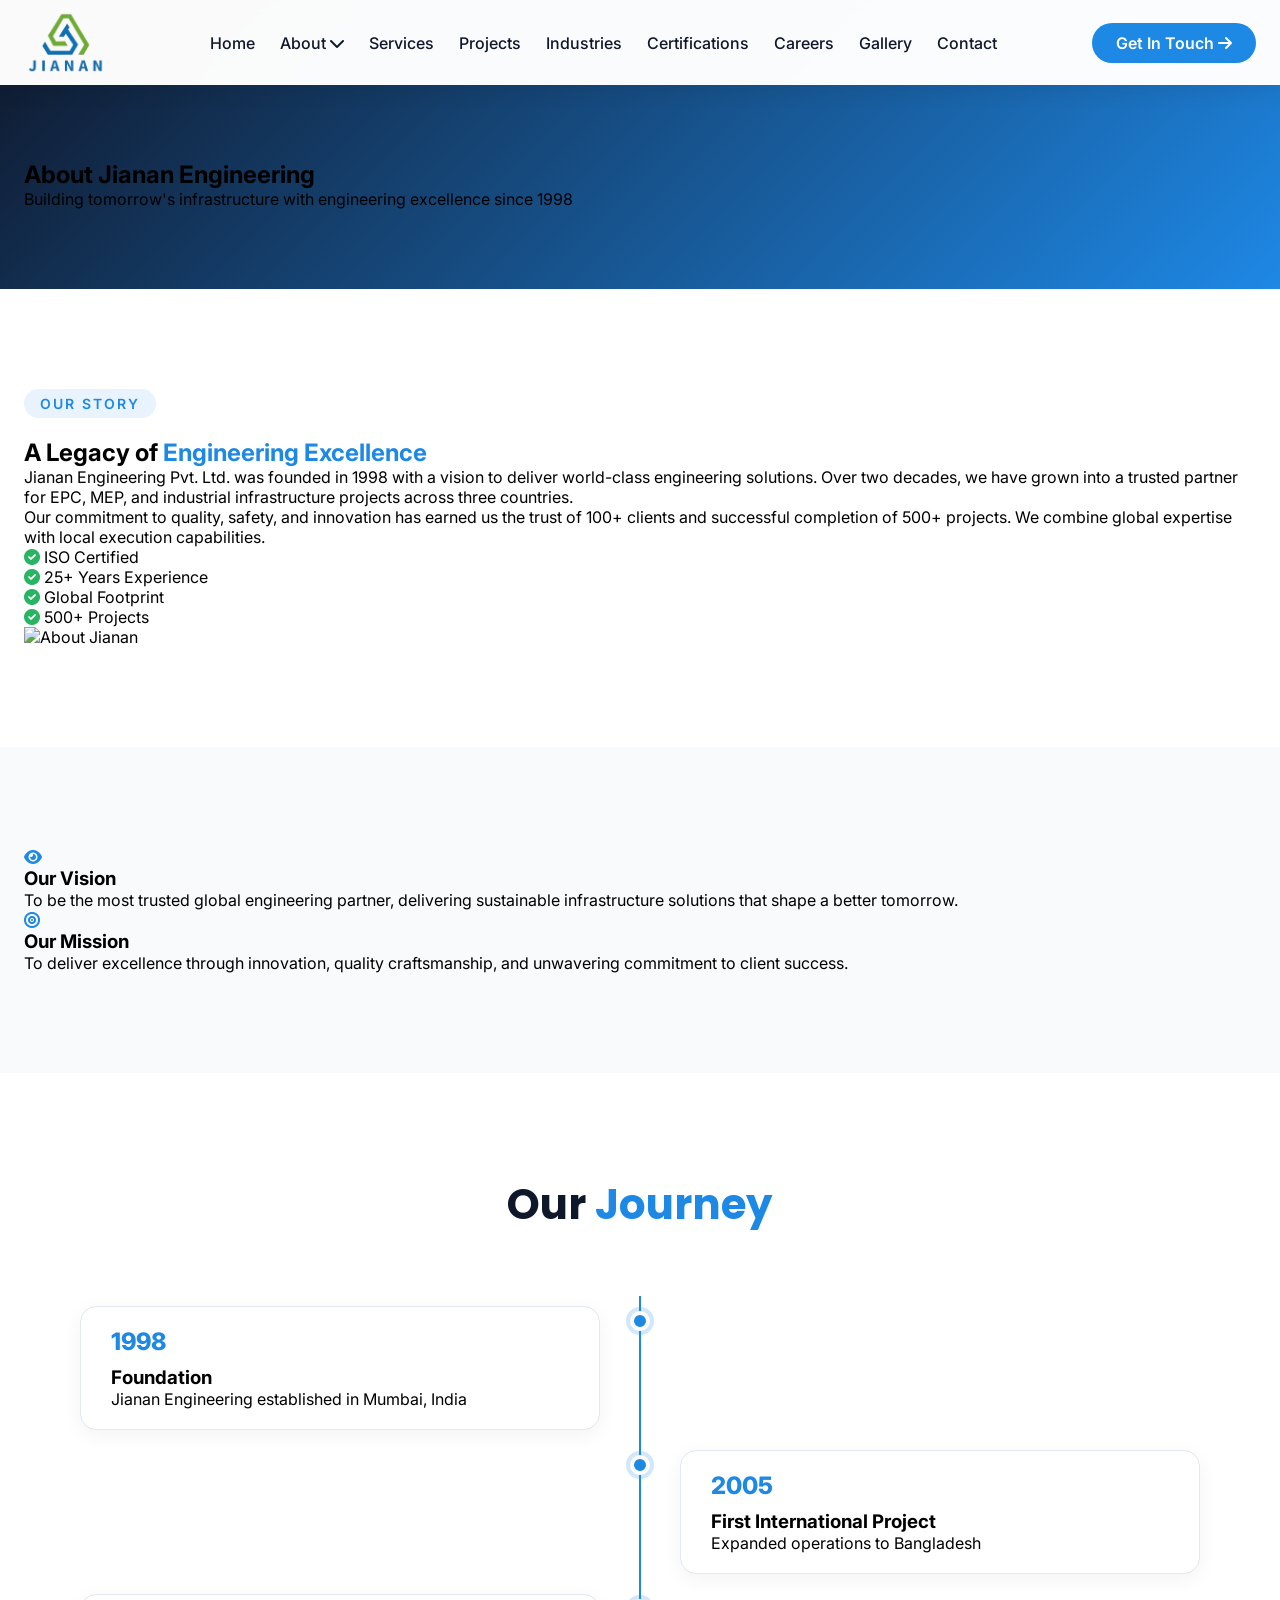
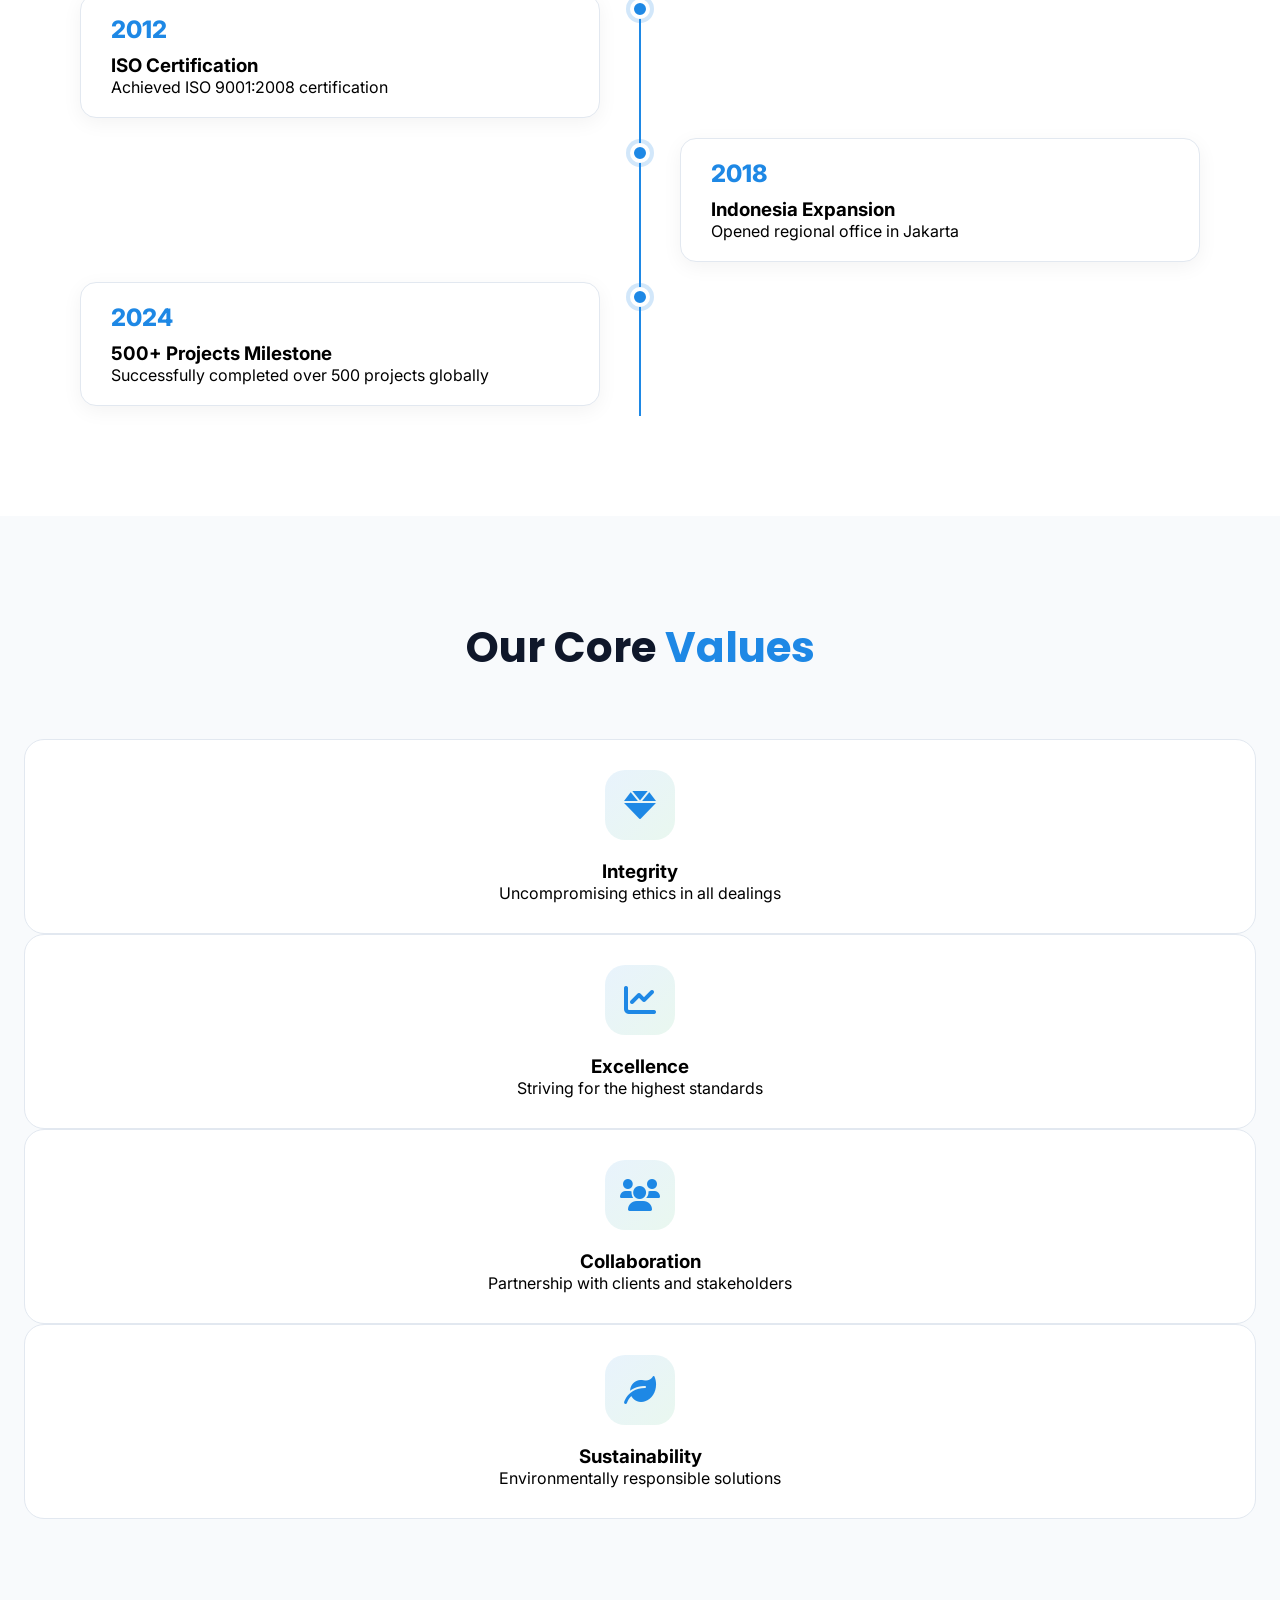
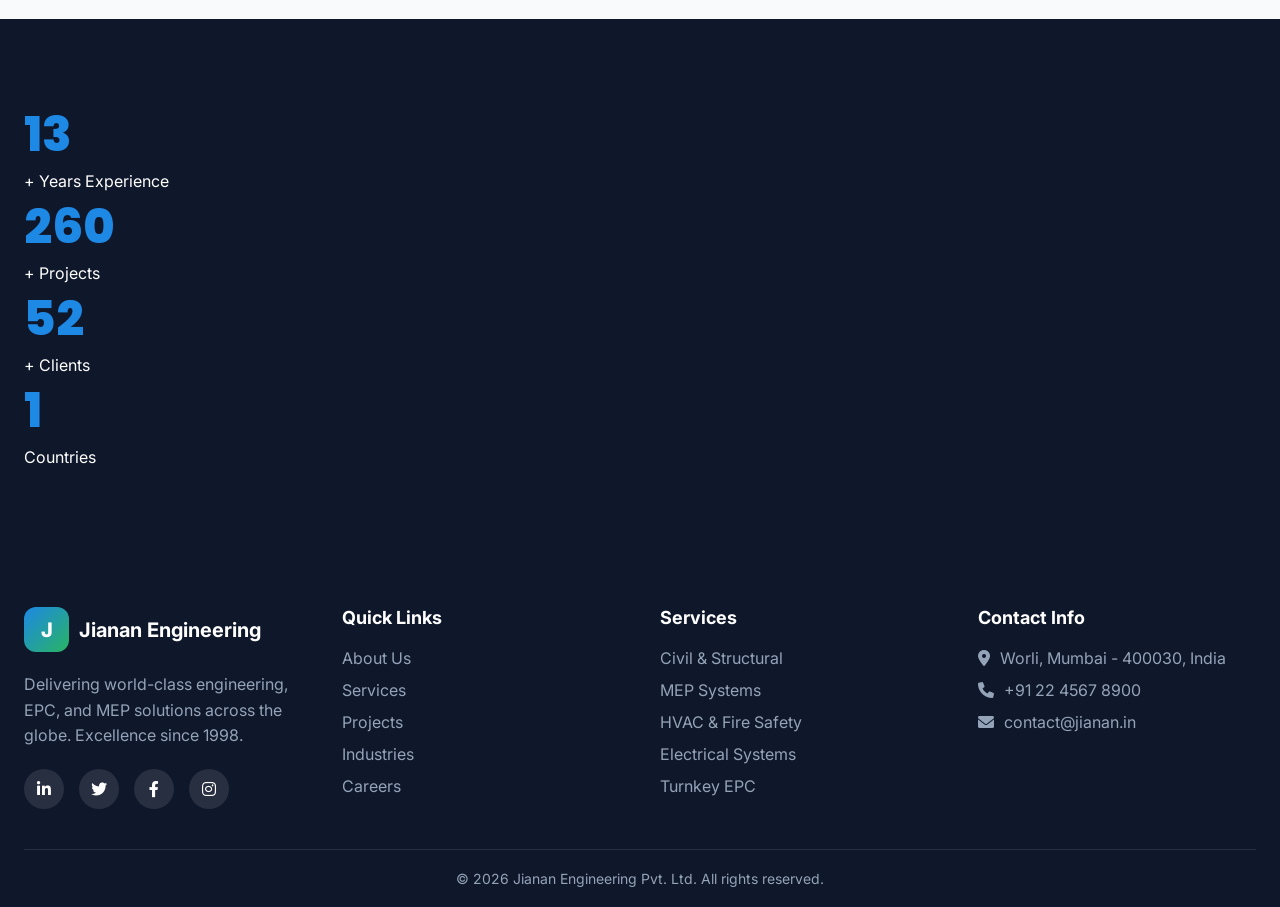
==== about.html @ 361af946 "Updated" ====
<!DOCTYPE html>
<html lang="en">
<head>
  <meta charset="UTF-8">
  <meta name="viewport" content="width=device-width, initial-scale=1.0, viewport-fit=cover">
  <title>About Us - Jianan Engineering | Engineering Excellence Since 1998</title>
  <meta name="description" content="Learn about Jianan Engineering's 25+ years of excellence in EPC, MEP, and industrial infrastructure projects across India, Indonesia, and Bangladesh.">
  
  <!-- Tailwind CSS CDN -->
  <script src="https://cdn.tailwindcss.com"></script>
  
  <!-- Centralized Theme Configuration -->
  <script>
    tailwind.config = {
      theme: {
        extend: {
          colors: {
            primary: {
              DEFAULT: "#1E88E5",
              light: "#4AA3E9",
              dark: "#0F5B99"
            },
            secondary: {
              DEFAULT: "#28B463",
              light: "#4CC97E",
              dark: "#1E7A43"
            },
            dark: "#0F172A",
            light: "#F8FAFC",
            text: "#475569",
            border: "#E2E8F0"
          },
          fontFamily: {
            heading: ['Poppins', 'sans-serif'],
            body: ['Inter', 'sans-serif']
          }
        }
      }
    }
  </script>
  
  <!-- Google Fonts -->
  <link href="https://fonts.googleapis.com/css2?family=Inter:opsz,wght@14..32,300;400;500;600;700;800&family=Poppins:wght@400;500;600;700;800&display=swap" rel="stylesheet">
  <link rel="stylesheet" href="https://cdnjs.cloudflare.com/ajax/libs/font-awesome/6.0.0-beta3/css/all.min.css">
  
  <style>
    /* ========================================
       GLOBAL STYLES - Shared across all pages
       ======================================== */
    
    * {
      margin: 0;
      padding: 0;
      box-sizing: border-box;
    }
    
    body {
      overflow-x: hidden;
      font-family: 'Inter', sans-serif;
      background-color: #ffffff;
    }
    
    /* Loader Styles */
    .loader {
      position: fixed;
      top: 0;
      left: 0;
      width: 100%;
      height: 100%;
      background: #0F172A;
      z-index: 10000;
      display: flex;
      align-items: center;
      justify-content: center;
      transition: opacity 0.8s ease-out;
    }
    
    .loader-content {
      text-align: center;
    }
    
    .loader-logo {
      width: 80px;
      height: 80px;
      background: linear-gradient(135deg, #1E88E5, #28B463);
      border-radius: 20px;
      margin: 0 auto 20px;
      display: flex;
      align-items: center;
      justify-content: center;
      font-size: 40px;
      font-weight: 800;
      color: white;
      animation: pulse 1.5s infinite;
    }
    
    .loader-text {
      color: white;
      font-size: 14px;
      letter-spacing: 4px;
      font-weight: 500;
      margin-bottom: 20px;
    }
    
    .loader-bar {
      width: 200px;
      height: 2px;
      background: rgba(255,255,255,0.2);
      margin: 0 auto;
      position: relative;
      overflow: hidden;
    }
    
    .loader-bar::after {
      content: '';
      position: absolute;
      top: 0;
      left: -100%;
      width: 100%;
      height: 100%;
      background: linear-gradient(90deg, #1E88E5, #28B463);
      animation: loading 1.5s infinite;
    }
    
    @keyframes loading {
      100% { left: 100%; }
    }
    
    @keyframes pulse {
      0%, 100% { transform: scale(1); opacity: 1; }
      50% { transform: scale(1.05); opacity: 0.9; }
    }
    
    /* Scroll Progress */
    .scroll-progress {
      position: fixed;
      top: 0;
      left: 0;
      width: 0%;
      height: 3px;
      background: linear-gradient(90deg, #1E88E5, #28B463);
      z-index: 10001;
      transition: width 0.1s ease-out;
    }
    
    /* Back to Top Button */
    .back-to-top {
      position: fixed;
      bottom: 30px;
      right: 30px;
      width: 50px;
      height: 50px;
      /* background: #1E88E5;
      border-radius: 50%; */
      display: flex;
      align-items: center;
      justify-content: center;
      color: white;
      cursor: pointer;
      z-index: 99;
      opacity: 0;
      visibility: hidden;
      transition: all 0.3s ease;
      box-shadow: 0 5px 20px rgba(0,0,0,0.2);
    }
    
    .back-to-top {
    background: transparent !important;
    box-shadow: none;
    padding: 0;
}

    .back-to-top.show {
      opacity: 1;
      visibility: visible;
    }
    
    .back-to-top:hover {
      background: #28B463;
      transform: translateY(-5px);
    }
    
    /* Container */
    .container {
      max-width: 1280px;
      margin: 0 auto;
      padding: 0 24px;
    }
    
    /* Section Styles */
    .section {
      padding: 100px 0;
    }
    
    @media (max-width: 768px) {
      .section {
        padding: 60px 0;
      }
    }
    
    .section-header {
      text-align: center;
      margin-bottom: 60px;
    }
    
    .section-tag {
      display: inline-block;
      font-size: 14px;
      font-weight: 600;
      text-transform: uppercase;
      letter-spacing: 2px;
      color: #1E88E5;
      background: rgba(30, 136, 229, 0.1);
      padding: 6px 16px;
      border-radius: 50px;
      margin-bottom: 20px;
    }
    
    .section-title {
      font-size: 42px;
      font-weight: 700;
      font-family: 'Poppins', sans-serif;
      color: #0F172A;
      margin-bottom: 16px;
    }
    
    @media (max-width: 768px) {
      .section-title {
        font-size: 32px;
      }
    }
    
    .section-subtitle {
      font-size: 18px;
      color: #475569;
      max-width: 600px;
      margin: 0 auto;
    }
    
    /* Button Styles */
    .btn-primary {
      display: inline-flex;
      align-items: center;
      gap: 10px;
      background: #1E88E5;
      color: white;
      padding: 14px 32px;
      border-radius: 50px;
      font-weight: 600;
      text-decoration: none;
      transition: all 0.3s ease;
      box-shadow: 0 5px 15px rgba(30, 136, 229, 0.3);
    }
    
    .btn-primary:hover {
      background: #0F5B99;
      transform: translateY(-2px);
    }
    
    /* Timeline Styles */
    .timeline {
      position: relative;
      max-width: 1200px;
      margin: 0 auto;
    }
    
    .timeline::after {
      content: '';
      position: absolute;
      width: 2px;
      background: #1E88E5;
      top: 0;
      bottom: 0;
      left: 50%;
      margin-left: -1px;
    }
    
    .timeline-item {
      padding: 10px 40px;
      position: relative;
      width: 50%;
    }
    
    .timeline-item.left {
      left: 0;
    }
    
    .timeline-item.right {
      left: 50%;
    }
    
    .timeline-dot {
      position: absolute;
      width: 20px;
      height: 20px;
      right: -10px;
      background: #1E88E5;
      border: 4px solid white;
      border-radius: 50%;
      top: 15px;
      z-index: 1;
      box-shadow: 0 0 0 4px rgba(30,136,229,0.2);
    }
    
    .timeline-item.right .timeline-dot {
      left: -10px;
    }
    
    .timeline-content {
      padding: 20px 30px;
      background: white;
      border-radius: 16px;
      box-shadow: 0 5px 20px rgba(0,0,0,0.05);
      border: 1px solid #E2E8F0;
    }
    
    .timeline-year {
      font-size: 24px;
      font-weight: 800;
      color: #1E88E5;
      margin-bottom: 10px;
    }
    
    @media (max-width: 768px) {
      .timeline::after {
        left: 31px;
      }
      .timeline-item {
        width: 100%;
        padding-left: 70px;
        padding-right: 25px;
      }
      .timeline-item.right {
        left: 0;
      }
      .timeline-dot {
        left: 60px !important;
        right: auto;
      }
    }
    
    /* Value Cards */
    .value-card {
      background: white;
      padding: 30px;
      border-radius: 20px;
      text-align: center;
      transition: all 0.3s;
      border: 1px solid #E2E8F0;
    }
    
    .value-card:hover {
      transform: translateY(-5px);
      box-shadow: 0 20px 40px rgba(0,0,0,0.1);
      border-color: #1E88E5;
    }
    
    .value-icon {
      width: 70px;
      height: 70px;
      background: linear-gradient(135deg, rgba(30,136,229,0.1), rgba(40,180,99,0.1));
      border-radius: 20px;
      display: flex;
      align-items: center;
      justify-content: center;
      margin: 0 auto 20px;
    }
    
    .value-icon i {
      font-size: 32px;
      color: #1E88E5;
    }
    
    /* Counter Numbers */
    .counter-number {
      font-size: 48px;
      font-weight: 800;
      color: #1E88E5;
      font-family: 'Poppins', sans-serif;
    }
    
    .bg-light {
      background: #F8FAFC;
    }
    
    .text-primary {
      color: #1E88E5;
    }
    
    .text-secondary {
      color: #28B463;
    }
  </style>
</head>
<body>

<!-- Loader -->
<div class="loader" id="loader">
  <div class="loader-content">
    <div class="loader-logo">J</div>
    <div class="loader-text">JIANAN ENGINEERING</div>
    <div class="loader-bar"></div>
  </div>
</div>

<!-- Scroll Progress -->
<div class="scroll-progress" id="scrollProgress"></div>

<!-- Back to Top -->
<div id="backToTop" class="back-to-top">
    <img src="assets/images/btt.png"
         alt="Back to Top"
         class="w-16 h-auto animate-bounce">
</div>

<!-- Navbar Container -->
<div id="navbar-container"></div>

<main>
  <!-- Page Hero Section -->
  <section style="background: linear-gradient(135deg, #0F172A, #1E88E5); padding: 160px 0 80px;">
    <div class="container text-center text-white">
      <h1 class="text-5xl md:text-6xl font-heading font-bold mb-4">About Jianan Engineering</h1>
      <p class="text-xl max-w-2xl mx-auto">Building tomorrow's infrastructure with engineering excellence since 1998</p>
    </div>
  </section>

  <!-- Company Overview -->
  <section class="section">
    <div class="container">
      <div class="grid md:grid-cols-2 gap-12 items-center">
        <div>
          <span class="section-tag">Our Story</span>
          <h2 class="text-4xl font-heading font-bold mb-6">A Legacy of <span class="text-primary">Engineering Excellence</span></h2>
          <p class="text-text mb-4 leading-relaxed">Jianan Engineering Pvt. Ltd. was founded in 1998 with a vision to deliver world-class engineering solutions. Over two decades, we have grown into a trusted partner for EPC, MEP, and industrial infrastructure projects across three countries.</p>
          <p class="text-text mb-4 leading-relaxed">Our commitment to quality, safety, and innovation has earned us the trust of 100+ clients and successful completion of 500+ projects. We combine global expertise with local execution capabilities.</p>
          <div class="grid grid-cols-2 gap-4 mt-6">
            <div><i class="fas fa-check-circle text-secondary"></i> ISO Certified</div>
            <div><i class="fas fa-check-circle text-secondary"></i> 25+ Years Experience</div>
            <div><i class="fas fa-check-circle text-secondary"></i> Global Footprint</div>
            <div><i class="fas fa-check-circle text-secondary"></i> 500+ Projects</div>
          </div>
        </div>
        <div>
          <img src="https://images.pexels.com/photos/3183197/pexels-photo-3183197.jpeg?auto=compress&cs=tinysrgb&w=800" alt="About Jianan" class="rounded-2xl shadow-2xl w-full">
        </div>
      </div>
    </div>
  </section>

  <!-- Vision & Mission -->
  <section class="section bg-light">
    <div class="container">
      <div class="grid md:grid-cols-2 gap-8">
        <div class="text-center p-8 bg-white rounded-2xl shadow-lg">
          <div class="w-20 h-20 bg-primary/10 rounded-full flex items-center justify-center mx-auto mb-6">
            <i class="fas fa-eye text-3xl text-primary"></i>
          </div>
          <h3 class="text-2xl font-bold mb-4">Our Vision</h3>
          <p class="text-text">To be the most trusted global engineering partner, delivering sustainable infrastructure solutions that shape a better tomorrow.</p>
        </div>
        <div class="text-center p-8 bg-white rounded-2xl shadow-lg">
          <div class="w-20 h-20 bg-primary/10 rounded-full flex items-center justify-center mx-auto mb-6">
            <i class="fas fa-bullseye text-3xl text-primary"></i>
          </div>
          <h3 class="text-2xl font-bold mb-4">Our Mission</h3>
          <p class="text-text">To deliver excellence through innovation, quality craftsmanship, and unwavering commitment to client success.</p>
        </div>
      </div>
    </div>
  </section>

  <!-- Company Journey Timeline -->
  <section class="section">
    <div class="container">
      <div class="section-header">
        <h2 class="section-title">Our <span class="text-primary">Journey</span></h2>
      </div>
      <div class="timeline">
        <div class="timeline-item left">
          <div class="timeline-dot"></div>
          <div class="timeline-content">
            <div class="timeline-year">1998</div>
            <h3 class="text-xl font-bold">Foundation</h3>
            <p class="text-text">Jianan Engineering established in Mumbai, India</p>
          </div>
        </div>
        <div class="timeline-item right">
          <div class="timeline-dot"></div>
          <div class="timeline-content">
            <div class="timeline-year">2005</div>
            <h3 class="text-xl font-bold">First International Project</h3>
            <p class="text-text">Expanded operations to Bangladesh</p>
          </div>
        </div>
        <div class="timeline-item left">
          <div class="timeline-dot"></div>
          <div class="timeline-content">
            <div class="timeline-year">2012</div>
            <h3 class="text-xl font-bold">ISO Certification</h3>
            <p class="text-text">Achieved ISO 9001:2008 certification</p>
          </div>
        </div>
        <div class="timeline-item right">
          <div class="timeline-dot"></div>
          <div class="timeline-content">
            <div class="timeline-year">2018</div>
            <h3 class="text-xl font-bold">Indonesia Expansion</h3>
            <p class="text-text">Opened regional office in Jakarta</p>
          </div>
        </div>
        <div class="timeline-item left">
          <div class="timeline-dot"></div>
          <div class="timeline-content">
            <div class="timeline-year">2024</div>
            <h3 class="text-xl font-bold">500+ Projects Milestone</h3>
            <p class="text-text">Successfully completed over 500 projects globally</p>
          </div>
        </div>
      </div>
    </div>
  </section>

  <!-- Core Values -->
  <section class="section bg-light">
    <div class="container">
      <div class="section-header">
        <h2 class="section-title">Our Core <span class="text-primary">Values</span></h2>
      </div>
      <div class="grid md:grid-cols-4 gap-6">
        <div class="value-card">
          <div class="value-icon"><i class="fas fa-gem"></i></div>
          <h3 class="font-bold text-xl mb-2">Integrity</h3>
          <p class="text-text">Uncompromising ethics in all dealings</p>
        </div>
        <div class="value-card">
          <div class="value-icon"><i class="fas fa-chart-line"></i></div>
          <h3 class="font-bold text-xl mb-2">Excellence</h3>
          <p class="text-text">Striving for the highest standards</p>
        </div>
        <div class="value-card">
          <div class="value-icon"><i class="fas fa-users"></i></div>
          <h3 class="font-bold text-xl mb-2">Collaboration</h3>
          <p class="text-text">Partnership with clients and stakeholders</p>
        </div>
        <div class="value-card">
          <div class="value-icon"><i class="fas fa-leaf"></i></div>
          <h3 class="font-bold text-xl mb-2">Sustainability</h3>
          <p class="text-text">Environmentally responsible solutions</p>
        </div>
      </div>
    </div>
  </section>

  <!-- Impact Numbers -->
  <section style="background: #0F172A; color: white; padding: 80px 0;">
    <div class="container">
      <div class="grid md:grid-cols-4 gap-8 text-center">
        <div>
          <div class="counter-number" data-target="25">0</div>
          <p class="mt-2">+ Years Experience</p>
        </div>
        <div>
          <div class="counter-number" data-target="500">0</div>
          <p class="mt-2">+ Projects</p>
        </div>
        <div>
          <div class="counter-number" data-target="100">0</div>
          <p class="mt-2">+ Clients</p>
        </div>
        <div>
          <div class="counter-number" data-target="3">0</div>
          <p class="mt-2">Countries</p>
        </div>
      </div>
    </div>
  </section>
</main>

<!-- Footer Container -->
<div id="footer-container"></div>

<!-- Scripts -->
<script src="https://cdnjs.cloudflare.com/ajax/libs/gsap/3.12.5/gsap.min.js"></script>
<script src="https://cdnjs.cloudflare.com/ajax/libs/gsap/3.12.5/ScrollTrigger.min.js"></script>

<script>
  // ============================================
  // LOAD COMPONENTS (navbar and footer)
  // ============================================
  
  async function loadComponent(elementId, componentPath) {
    try {
      const response = await fetch(componentPath);
      if (!response.ok) throw new Error(`HTTP ${response.status}`);
      const html = await response.text();
      document.getElementById(elementId).innerHTML = html;
      return true;
    } catch (error) {
      console.error(`Error loading ${componentPath}:`, error);
      return false;
    }
  }
  
  // Initialize navbar after it's loaded
  function initNavbar() {
    const navToggle = document.getElementById('navToggle');
    const navMenu = document.getElementById('navMenu');
    const header = document.querySelector('.header');
    
    // Sticky header
    if (header) {
      window.addEventListener('scroll', function() {
        if (window.scrollY > 100) {
          header.classList.add('scrolled');
        } else {
          header.classList.remove('scrolled');
        }
      });
    }
    
    // Mobile menu toggle
    if (navToggle && navMenu) {
      // Remove existing listeners to avoid duplicates
      const newToggle = navToggle.cloneNode(true);
      navToggle.parentNode.replaceChild(newToggle, navToggle);
      
      const newMenu = navMenu.cloneNode(true);
      navMenu.parentNode.replaceChild(newMenu, navMenu);
      
      const finalToggle = document.getElementById('navToggle');
      const finalMenu = document.getElementById('navMenu');
      
      if (finalToggle && finalMenu) {
        finalToggle.addEventListener('click', function(e) {
          e.preventDefault();
          e.stopPropagation();
          finalMenu.classList.toggle('active');
          finalToggle.classList.toggle('active');
          document.body.classList.toggle('mobile-nav-active');
        });
      }
    }
    
    // Close mobile menu on link click
    document.querySelectorAll('.nav-links a, .nav-cta').forEach(link => {
      link.addEventListener('click', function() {
        const mobileMenu = document.getElementById('navMenu');
        const mobileToggle = document.getElementById('navToggle');
        if (mobileMenu) mobileMenu.classList.remove('active');
        if (mobileToggle) mobileToggle.classList.remove('active');
        document.body.classList.remove('mobile-nav-active');
      });
    });
    
    // Dropdown toggle on mobile
    document.querySelectorAll('.dropdown > a').forEach(dropdownLink => {
      dropdownLink.addEventListener('click', function(e) {
        if (window.innerWidth <= 1024) {
          e.preventDefault();
          const dropdown = this.parentElement;
          dropdown.classList.toggle('active');
        }
      });
    });
    
    // Set active page
    const currentPage = window.location.pathname.split('/').pop() || 'index.html';
    document.querySelectorAll('.nav-links a').forEach(link => {
      const href = link.getAttribute('href');
      if (href === currentPage) {
        link.classList.add('active');
      }
    });
  }
  
  // Initialize scroll progress and back to top
  function initGlobalUI() {
    const scrollProgress = document.getElementById('scrollProgress');
    if (scrollProgress) {
      window.addEventListener('scroll', function() {
        const scrollTop = window.scrollY;
        const docHeight = document.documentElement.scrollHeight - window.innerHeight;
        const progress = (scrollTop / docHeight) * 100;
        scrollProgress.style.width = progress + '%';
      });
    }
    
    const backToTop = document.getElementById('backToTop');
    if (backToTop) {
      window.addEventListener('scroll', function() {
        if (window.scrollY > 300) {
          backToTop.classList.add('show');
        } else {
          backToTop.classList.remove('show');
        }
      });
      
      backToTop.addEventListener('click', function() {
        window.scrollTo({ top: 0, behavior: 'smooth' });
      });
    }
  }
  
  // Initialize counters
  function initCounters() {
    const counters = document.querySelectorAll('.counter-number');
    if (counters.length === 0) return;
    
    counters.forEach(counter => {
      const target = parseInt(counter.getAttribute('data-target'));
      if (isNaN(target)) return;
      
      const observer = new IntersectionObserver((entries) => {
        entries.forEach(entry => {
          if (entry.isIntersecting) {
            let current = 0;
            const increment = target / 50;
            const timer = setInterval(() => {
              current += increment;
              if (current >= target) {
                counter.innerText = target;
                clearInterval(timer);
              } else {
                counter.innerText = Math.floor(current);
              }
            }, 30);
            observer.unobserve(counter);
          }
        });
      }, { threshold: 0.5 });
      
      observer.observe(counter);
    });
  }
  
  // Load everything
  async function loadAllComponents() {
    await loadComponent('navbar-container', 'components/navbar.html');
    await loadComponent('footer-container', 'components/footer.html');
    
    initNavbar();
    initGlobalUI();
    initCounters();
  }
  
  // Start loading
  if (document.readyState === 'loading') {
    document.addEventListener('DOMContentLoaded', loadAllComponents);
  } else {
    loadAllComponents();
  }
  
  // Hide loader
  window.addEventListener('load', function() {
    const loader = document.getElementById('loader');
    if (loader) {
      setTimeout(() => {
        loader.style.opacity = '0';
        setTimeout(() => {
          loader.style.display = 'none';
        }, 500);
      }, 1000);
    }
  });
</script>
</body>
</html>
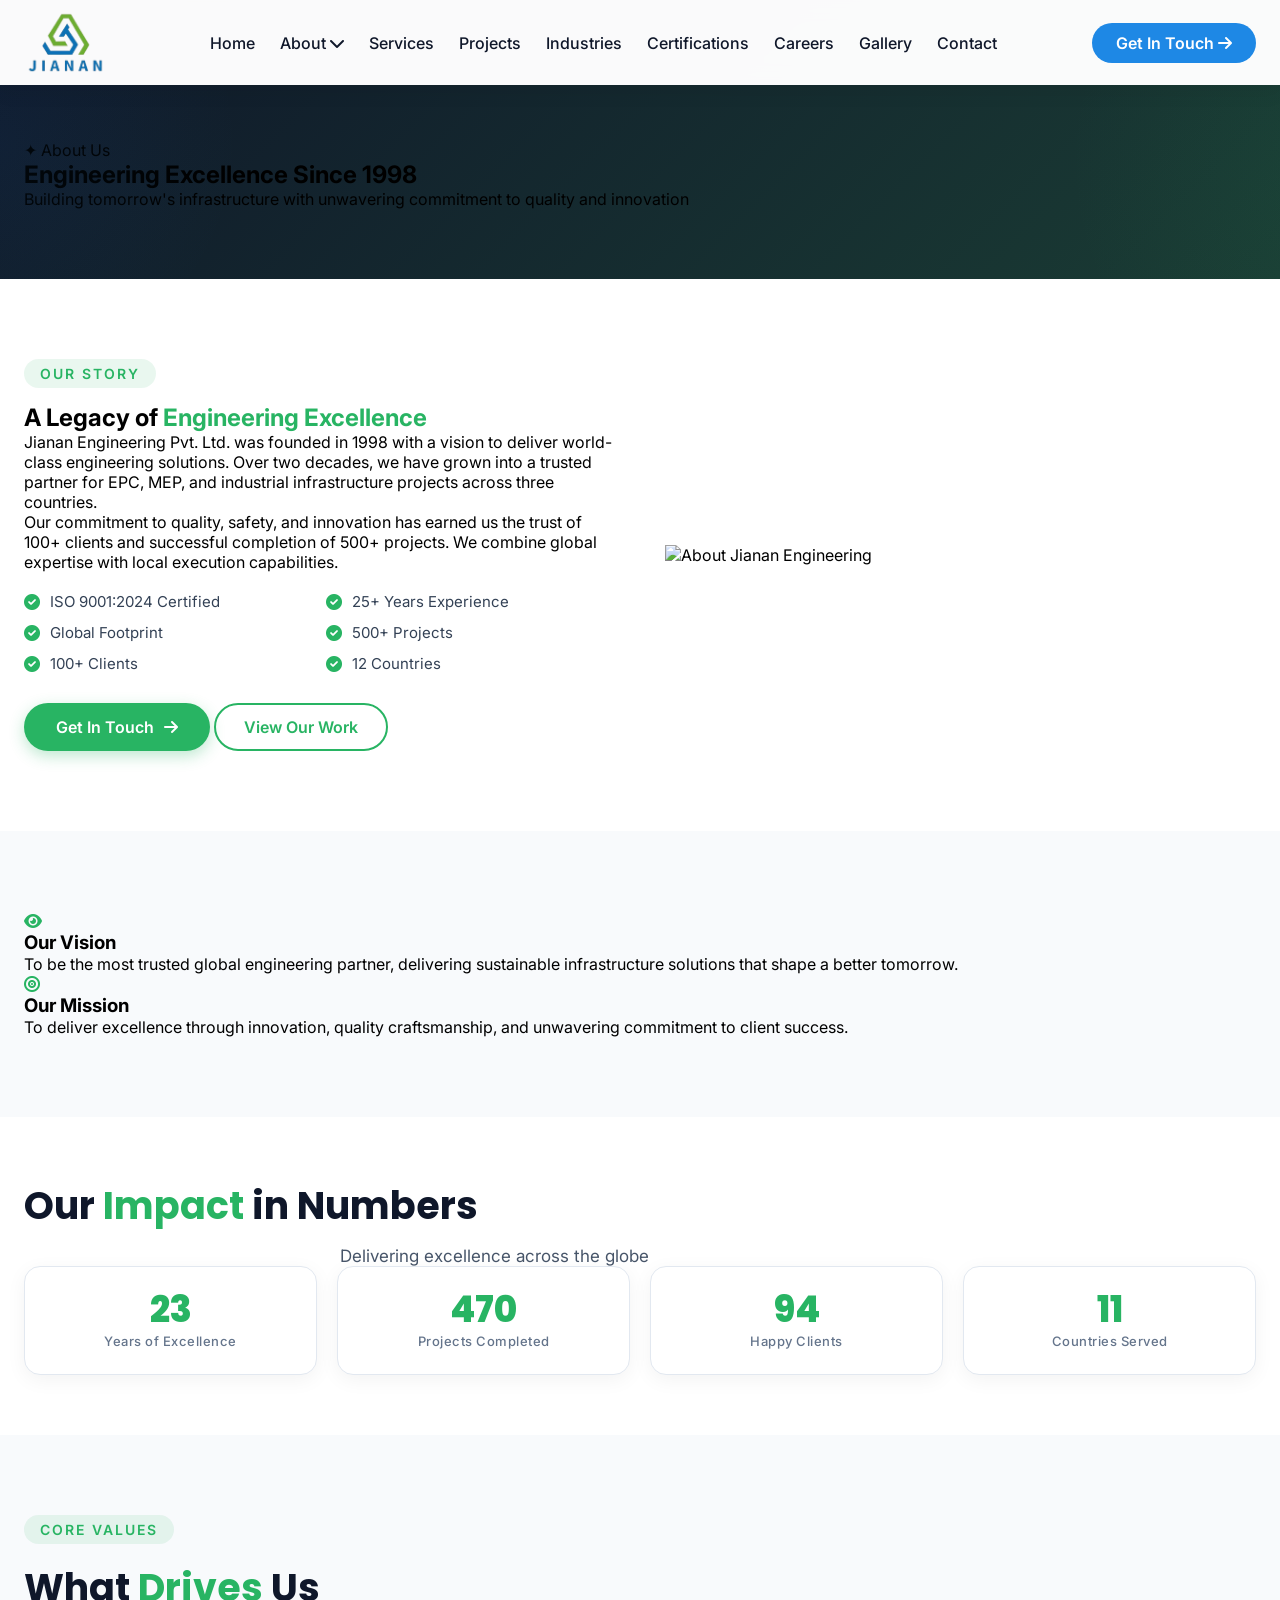
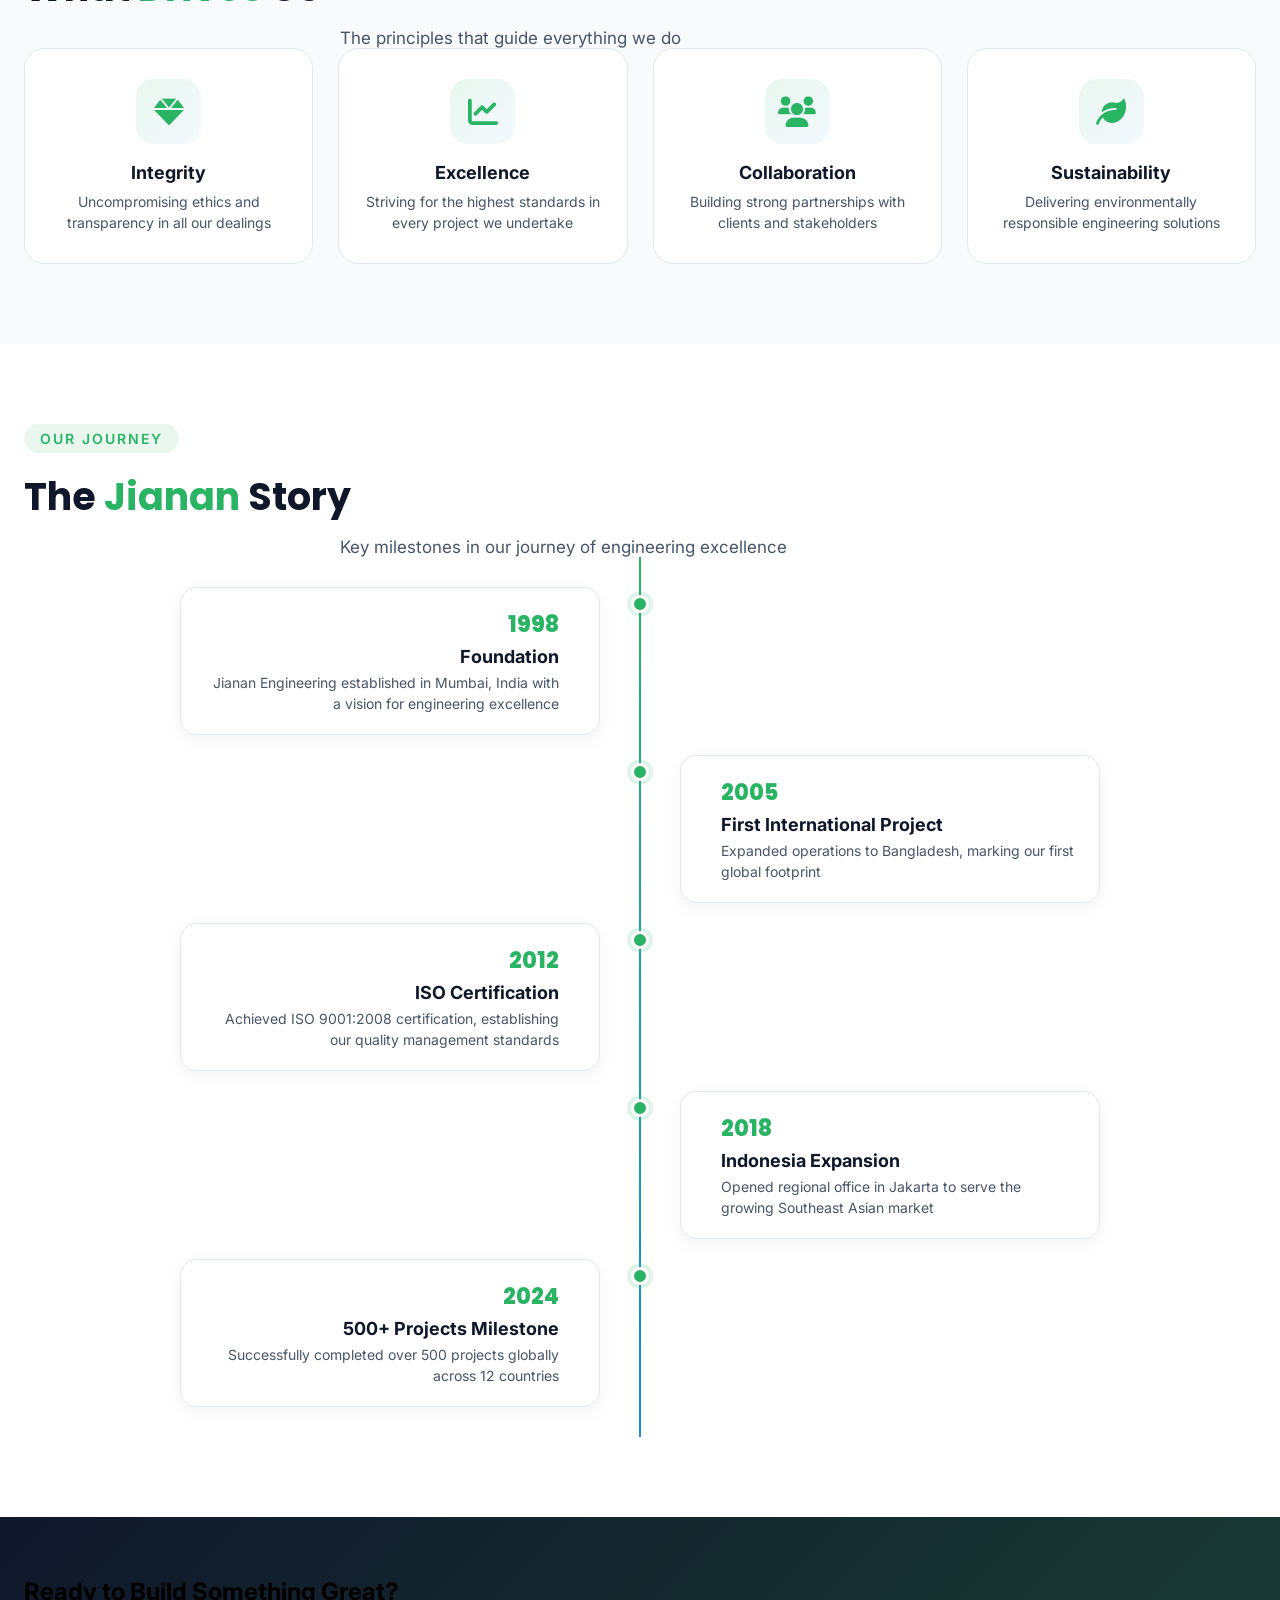
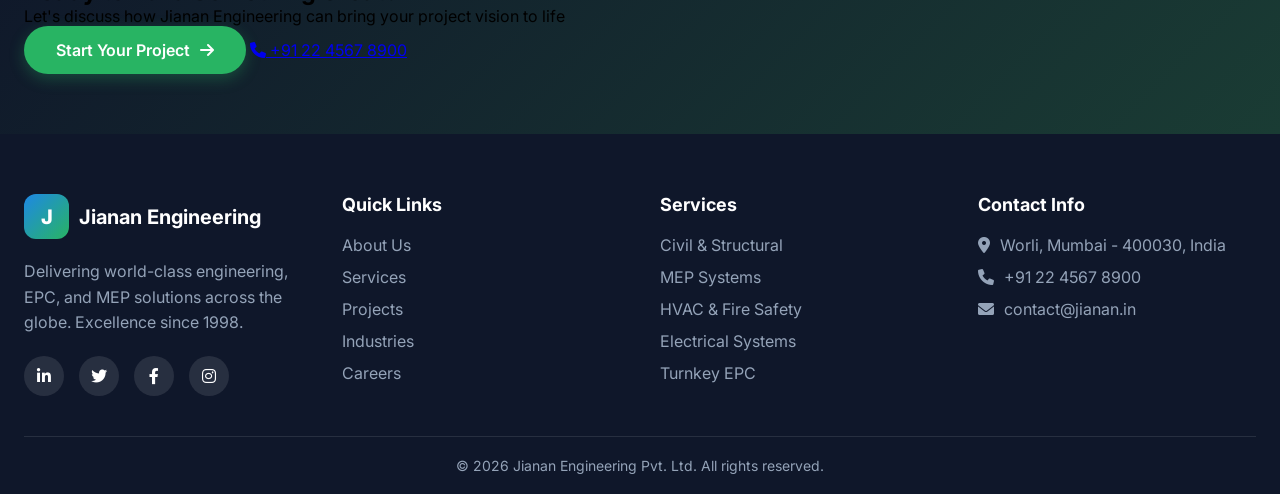
==== commit 4016d1b9: "updated" ====
--- a/about.html
+++ b/about.html
@@ -150,34 +150,36 @@
       right: 30px;
       width: 50px;
       height: 50px;
-      /* background: #1E88E5;
-      border-radius: 50%; */
       display: flex;
       align-items: center;
       justify-content: center;
-      color: white;
       cursor: pointer;
       z-index: 99;
       opacity: 0;
       visibility: hidden;
       transition: all 0.3s ease;
-      box-shadow: 0 5px 20px rgba(0,0,0,0.2);
     }
     
     .back-to-top {
-    background: transparent !important;
-    box-shadow: none;
-    padding: 0;
-}
-
+      background: transparent !important;
+      box-shadow: none;
+      padding: 0;
+    }
+    
     .back-to-top.show {
       opacity: 1;
       visibility: visible;
     }
     
-    .back-to-top:hover {
-      background: #28B463;
-      transform: translateY(-5px);
+    .back-to-top img {
+      width: 60px;
+      height: auto;
+      animation: bounce 2s infinite;
+    }
+    
+    @keyframes bounce {
+      0%, 100% { transform: translateY(0); }
+      50% { transform: translateY(-10px); }
     }
     
     /* Container */
@@ -189,18 +191,18 @@
     
     /* Section Styles */
     .section {
-      padding: 100px 0;
+      padding: 80px 0;
     }
     
     @media (max-width: 768px) {
       .section {
-        padding: 60px 0;
+        padding: 50px 0;
       }
     }
     
     .section-header {
       text-align: center;
-      margin-bottom: 60px;
+      margin-bottom: 50px;
     }
     
     .section-tag {
@@ -209,186 +211,388 @@
       font-weight: 600;
       text-transform: uppercase;
       letter-spacing: 2px;
-      color: #1E88E5;
-      background: rgba(30, 136, 229, 0.1);
+      color: #28B463;
+      background: rgba(40, 180, 99, 0.1);
       padding: 6px 16px;
       border-radius: 50px;
-      margin-bottom: 20px;
+      margin-bottom: 15px;
     }
     
     .section-title {
-      font-size: 42px;
+      font-size: 38px;
       font-weight: 700;
       font-family: 'Poppins', sans-serif;
       color: #0F172A;
-      margin-bottom: 16px;
+      margin-bottom: 12px;
     }
     
     @media (max-width: 768px) {
       .section-title {
-        font-size: 32px;
+        font-size: 28px;
       }
     }
     
     .section-subtitle {
-      font-size: 18px;
+      font-size: 17px;
       color: #475569;
       max-width: 600px;
       margin: 0 auto;
     }
     
-    /* Button Styles */
+    .text-primary {
+      color: #28B463;
+    }
+    
+    .bg-light {
+      background: #F8FAFC;
+    }
+
+    /* Page Hero */
+    .page-hero {
+      background: linear-gradient(135deg, #0F172A 0%, #1a3c34 100%);
+      padding: 140px 0 70px;
+      position: relative;
+      overflow: hidden;
+    }
+    
+    .page-hero::before {
+      content: '';
+      position: absolute;
+      top: -50%;
+      right: -30%;
+      width: 600px;
+      height: 600px;
+      background: radial-gradient(circle, rgba(40,180,99,0.08) 0%, transparent 70%);
+      border-radius: 50%;
+    }
+    
+    .page-hero::after {
+      content: '';
+      position: absolute;
+      bottom: -40%;
+      left: -20%;
+      width: 500px;
+      height: 500px;
+      background: radial-gradient(circle, rgba(30,136,229,0.06) 0%, transparent 70%);
+      border-radius: 50%;
+    }
+
+    /* About Overview */
+    .about-overview-grid {
+      display: grid;
+      grid-template-columns: 1fr 1fr;
+      gap: 50px;
+      align-items: center;
+    }
+    
+    @media (max-width: 768px) {
+      .about-overview-grid {
+        grid-template-columns: 1fr;
+        gap: 35px;
+      }
+    }
+    
+    .about-features-list {
+      display: grid;
+      grid-template-columns: 1fr 1fr;
+      gap: 12px;
+      margin: 20px 0 30px;
+    }
+    
+    @media (max-width: 480px) {
+      .about-features-list {
+        grid-template-columns: 1fr;
+      }
+    }
+    
+    .about-features-list .feature-item {
+      display: flex;
+      align-items: center;
+      gap: 10px;
+      font-size: 15px;
+      color: #334155;
+    }
+    
+    .about-features-list .feature-item i {
+      color: #28B463;
+      font-size: 16px;
+    }
+    
+    /* Stats Cards */
+    .stats-grid {
+      display: grid;
+      grid-template-columns: repeat(4, 1fr);
+      gap: 20px;
+    }
+    
+    @media (max-width: 768px) {
+      .stats-grid {
+        grid-template-columns: repeat(2, 1fr);
+      }
+    }
+    
+    .stat-card {
+      background: white;
+      padding: 25px 20px;
+      border-radius: 16px;
+      text-align: center;
+      box-shadow: 0 5px 20px rgba(0,0,0,0.05);
+      border: 1px solid #E2E8F0;
+      transition: all 0.3s ease;
+    }
+    
+    .stat-card:hover {
+      transform: translateY(-5px);
+      box-shadow: 0 15px 35px rgba(40,180,99,0.12);
+      border-color: #28B463;
+    }
+    
+    .stat-number {
+      font-size: 36px;
+      font-weight: 800;
+      color: #28B463;
+      font-family: 'Poppins', sans-serif;
+      line-height: 1;
+      margin-bottom: 5px;
+    }
+    
+    .stat-label {
+      font-size: 13px;
+      color: #64748B;
+      font-weight: 500;
+      letter-spacing: 0.5px;
+    }
+
+    /* Value Cards */
+    .values-grid {
+      display: grid;
+      grid-template-columns: repeat(4, 1fr);
+      gap: 25px;
+    }
+    
+    @media (max-width: 1024px) {
+      .values-grid {
+        grid-template-columns: repeat(2, 1fr);
+      }
+    }
+    
+    @media (max-width: 480px) {
+      .values-grid {
+        grid-template-columns: 1fr;
+      }
+    }
+    
+    .value-card {
+      background: white;
+      padding: 30px 25px;
+      border-radius: 20px;
+      text-align: center;
+      border: 1px solid #E2E8F0;
+      transition: all 0.3s ease;
+    }
+    
+    .value-card:hover {
+      transform: translateY(-6px);
+      box-shadow: 0 15px 35px rgba(0,0,0,0.08);
+      border-color: #28B463;
+    }
+    
+    .value-icon {
+      width: 65px;
+      height: 65px;
+      background: linear-gradient(135deg, rgba(40,180,99,0.1), rgba(30,136,229,0.05));
+      border-radius: 18px;
+      display: flex;
+      align-items: center;
+      justify-content: center;
+      margin: 0 auto 18px;
+    }
+    
+    .value-icon i {
+      font-size: 30px;
+      color: #28B463;
+    }
+    
+    .value-card h3 {
+      font-size: 18px;
+      font-weight: 700;
+      margin-bottom: 8px;
+      color: #0F172A;
+    }
+    
+    .value-card p {
+      color: #475569;
+      font-size: 14px;
+      line-height: 1.5;
+    }
+
+    /* Journey Timeline */
+    .timeline {
+      position: relative;
+      max-width: 1000px;
+      margin: 0 auto;
+      padding: 20px 0;
+    }
+    
+    .timeline::after {
+      content: '';
+      position: absolute;
+      width: 2px;
+      background: linear-gradient(180deg, #28B463, #1E88E5);
+      top: 0;
+      bottom: 0;
+      left: 50%;
+      margin-left: -1px;
+    }
+    
+    .timeline-item {
+      padding: 10px 40px;
+      position: relative;
+      width: 50%;
+    }
+    
+    .timeline-item:nth-child(odd) {
+      left: 0;
+    }
+    
+    .timeline-item:nth-child(even) {
+      left: 50%;
+    }
+    
+    .timeline-item:nth-child(odd) .timeline-content {
+      text-align: right;
+      padding-right: 40px;
+    }
+    
+    .timeline-item:nth-child(even) .timeline-content {
+      text-align: left;
+      padding-left: 40px;
+    }
+    
+    .timeline-dot {
+      position: absolute;
+      width: 18px;
+      height: 18px;
+      background: #28B463;
+      border: 3px solid white;
+      border-radius: 50%;
+      top: 18px;
+      z-index: 1;
+      box-shadow: 0 0 0 4px rgba(40,180,99,0.15);
+    }
+    
+    .timeline-item:nth-child(odd) .timeline-dot {
+      right: -9px;
+    }
+    
+    .timeline-item:nth-child(even) .timeline-dot {
+      left: -9px;
+    }
+    
+    .timeline-content {
+      padding: 20px 25px;
+      background: white;
+      border-radius: 16px;
+      box-shadow: 0 5px 20px rgba(0,0,0,0.05);
+      border: 1px solid #E2E8F0;
+      transition: all 0.3s ease;
+    }
+    
+    .timeline-content:hover {
+      box-shadow: 0 10px 30px rgba(40,180,99,0.1);
+      border-color: #28B463;
+    }
+    
+    .timeline-year {
+      font-size: 22px;
+      font-weight: 800;
+      color: #28B463;
+      margin-bottom: 5px;
+      font-family: 'Poppins', sans-serif;
+    }
+    
+    .timeline-content h3 {
+      font-size: 18px;
+      font-weight: 700;
+      color: #0F172A;
+      margin-bottom: 5px;
+    }
+    
+    .timeline-content p {
+      color: #475569;
+      font-size: 14px;
+      line-height: 1.5;
+    }
+    
+    @media (max-width: 768px) {
+      .timeline::after {
+        left: 25px;
+      }
+      .timeline-item {
+        width: 100%;
+        padding-left: 60px;
+        padding-right: 20px;
+      }
+      .timeline-item:nth-child(odd) {
+        left: 0;
+      }
+      .timeline-item:nth-child(even) {
+        left: 0;
+      }
+      .timeline-item:nth-child(odd) .timeline-content {
+        text-align: left;
+        padding-right: 20px;
+        padding-left: 0;
+      }
+      .timeline-item:nth-child(even) .timeline-content {
+        padding-left: 0;
+      }
+      .timeline-dot {
+        left: 16px !important;
+        right: auto !important;
+      }
+    }
+
+    /* CTA Buttons */
     .btn-primary {
       display: inline-flex;
       align-items: center;
       gap: 10px;
-      background: #1E88E5;
+      background: #28B463;
       color: white;
       padding: 14px 32px;
       border-radius: 50px;
       font-weight: 600;
       text-decoration: none;
       transition: all 0.3s ease;
-      box-shadow: 0 5px 15px rgba(30, 136, 229, 0.3);
+      box-shadow: 0 5px 15px rgba(40,180,99,0.3);
     }
     
     .btn-primary:hover {
-      background: #0F5B99;
+      background: #1E7A43;
       transform: translateY(-2px);
-    }
-    
-    /* Timeline Styles */
-    .timeline {
-      position: relative;
-      max-width: 1200px;
-      margin: 0 auto;
-    }
-    
-    .timeline::after {
-      content: '';
-      position: absolute;
-      width: 2px;
-      background: #1E88E5;
-      top: 0;
-      bottom: 0;
-      left: 50%;
-      margin-left: -1px;
-    }
-    
-    .timeline-item {
-      padding: 10px 40px;
-      position: relative;
-      width: 50%;
-    }
-    
-    .timeline-item.left {
-      left: 0;
-    }
-    
-    .timeline-item.right {
-      left: 50%;
-    }
-    
-    .timeline-dot {
-      position: absolute;
-      width: 20px;
-      height: 20px;
-      right: -10px;
-      background: #1E88E5;
-      border: 4px solid white;
-      border-radius: 50%;
-      top: 15px;
-      z-index: 1;
-      box-shadow: 0 0 0 4px rgba(30,136,229,0.2);
-    }
-    
-    .timeline-item.right .timeline-dot {
-      left: -10px;
-    }
-    
-    .timeline-content {
-      padding: 20px 30px;
-      background: white;
-      border-radius: 16px;
-      box-shadow: 0 5px 20px rgba(0,0,0,0.05);
-      border: 1px solid #E2E8F0;
-    }
-    
-    .timeline-year {
-      font-size: 24px;
-      font-weight: 800;
-      color: #1E88E5;
-      margin-bottom: 10px;
-    }
-    
-    @media (max-width: 768px) {
-      .timeline::after {
-        left: 31px;
-      }
-      .timeline-item {
-        width: 100%;
-        padding-left: 70px;
-        padding-right: 25px;
-      }
-      .timeline-item.right {
-        left: 0;
-      }
-      .timeline-dot {
-        left: 60px !important;
-        right: auto;
-      }
-    }
-    
-    /* Value Cards */
-    .value-card {
-      background: white;
-      padding: 30px;
-      border-radius: 20px;
-      text-align: center;
-      transition: all 0.3s;
-      border: 1px solid #E2E8F0;
-    }
-    
-    .value-card:hover {
-      transform: translateY(-5px);
-      box-shadow: 0 20px 40px rgba(0,0,0,0.1);
-      border-color: #1E88E5;
-    }
-    
-    .value-icon {
-      width: 70px;
-      height: 70px;
-      background: linear-gradient(135deg, rgba(30,136,229,0.1), rgba(40,180,99,0.1));
-      border-radius: 20px;
-      display: flex;
+      box-shadow: 0 8px 25px rgba(40,180,99,0.4);
+      gap: 14px;
+    }
+    
+    .btn-outline {
+      display: inline-flex;
       align-items: center;
-      justify-content: center;
-      margin: 0 auto 20px;
-    }
-    
-    .value-icon i {
-      font-size: 32px;
-      color: #1E88E5;
-    }
-    
-    /* Counter Numbers */
-    .counter-number {
-      font-size: 48px;
-      font-weight: 800;
-      color: #1E88E5;
-      font-family: 'Poppins', sans-serif;
-    }
-    
-    .bg-light {
-      background: #F8FAFC;
-    }
-    
-    .text-primary {
-      color: #1E88E5;
-    }
-    
-    .text-secondary {
+      gap: 10px;
+      background: transparent;
+      border: 2px solid #28B463;
       color: #28B463;
+      padding: 12px 28px;
+      border-radius: 50px;
+      font-weight: 600;
+      text-decoration: none;
+      transition: all 0.3s ease;
+    }
+    
+    .btn-outline:hover {
+      background: #28B463;
+      color: white;
+      transform: translateY(-2px);
     }
   </style>
 </head>
@@ -408,41 +612,53 @@
 
 <!-- Back to Top -->
 <div id="backToTop" class="back-to-top">
-    <img src="assets/images/btt.png"
-         alt="Back to Top"
-         class="w-16 h-auto animate-bounce">
+  <img src="assets/images/btt.png" alt="Back to Top">
 </div>
 
 <!-- Navbar Container -->
 <div id="navbar-container"></div>
 
 <main>
-  <!-- Page Hero Section -->
-  <section style="background: linear-gradient(135deg, #0F172A, #1E88E5); padding: 160px 0 80px;">
-    <div class="container text-center text-white">
-      <h1 class="text-5xl md:text-6xl font-heading font-bold mb-4">About Jianan Engineering</h1>
-      <p class="text-xl max-w-2xl mx-auto">Building tomorrow's infrastructure with engineering excellence since 1998</p>
+  <!-- Page Hero -->
+  <section class="page-hero">
+    <div class="container relative z-10">
+      <div class="text-center text-white">
+        <span class="inline-block text-emerald-400 font-semibold text-sm tracking-widest uppercase bg-white/10 px-4 py-1.5 rounded-full mb-4">✦ About Us</span>
+        <h1 class="text-4xl md:text-5xl lg:text-6xl font-bold font-heading mb-4">Engineering <span class="text-emerald-400">Excellence</span> Since 1998</h1>
+        <p class="text-lg md:text-xl text-gray-300 max-w-2xl mx-auto">Building tomorrow's infrastructure with unwavering commitment to quality and innovation</p>
+      </div>
     </div>
   </section>
 
   <!-- Company Overview -->
   <section class="section">
     <div class="container">
-      <div class="grid md:grid-cols-2 gap-12 items-center">
+      <div class="about-overview-grid">
+        <!-- Left Content -->
         <div>
           <span class="section-tag">Our Story</span>
-          <h2 class="text-4xl font-heading font-bold mb-6">A Legacy of <span class="text-primary">Engineering Excellence</span></h2>
-          <p class="text-text mb-4 leading-relaxed">Jianan Engineering Pvt. Ltd. was founded in 1998 with a vision to deliver world-class engineering solutions. Over two decades, we have grown into a trusted partner for EPC, MEP, and industrial infrastructure projects across three countries.</p>
-          <p class="text-text mb-4 leading-relaxed">Our commitment to quality, safety, and innovation has earned us the trust of 100+ clients and successful completion of 500+ projects. We combine global expertise with local execution capabilities.</p>
-          <div class="grid grid-cols-2 gap-4 mt-6">
-            <div><i class="fas fa-check-circle text-secondary"></i> ISO Certified</div>
-            <div><i class="fas fa-check-circle text-secondary"></i> 25+ Years Experience</div>
-            <div><i class="fas fa-check-circle text-secondary"></i> Global Footprint</div>
-            <div><i class="fas fa-check-circle text-secondary"></i> 500+ Projects</div>
+          <h2 class="text-3xl md:text-4xl font-heading font-bold mb-4">A Legacy of <span class="text-primary">Engineering Excellence</span></h2>
+          <p class="text-text leading-relaxed mb-4">Jianan Engineering Pvt. Ltd. was founded in 1998 with a vision to deliver world-class engineering solutions. Over two decades, we have grown into a trusted partner for EPC, MEP, and industrial infrastructure projects across three countries.</p>
+          <p class="text-text leading-relaxed mb-4">Our commitment to quality, safety, and innovation has earned us the trust of 100+ clients and successful completion of 500+ projects. We combine global expertise with local execution capabilities.</p>
+          
+          <div class="about-features-list">
+            <div class="feature-item"><i class="fas fa-check-circle"></i> ISO 9001:2024 Certified</div>
+            <div class="feature-item"><i class="fas fa-check-circle"></i> 25+ Years Experience</div>
+            <div class="feature-item"><i class="fas fa-check-circle"></i> Global Footprint</div>
+            <div class="feature-item"><i class="fas fa-check-circle"></i> 500+ Projects</div>
+            <div class="feature-item"><i class="fas fa-check-circle"></i> 100+ Clients</div>
+            <div class="feature-item"><i class="fas fa-check-circle"></i> 12 Countries</div>
           </div>
-        </div>
+          
+          <div class="flex flex-wrap gap-4">
+            <a href="contact.html" class="btn-primary">Get In Touch <i class="fas fa-arrow-right"></i></a>
+            <a href="projects.html" class="btn-outline">View Our Work</a>
+          </div>
+        </div>
+        
+        <!-- Right Image -->
         <div>
-          <img src="https://images.pexels.com/photos/3183197/pexels-photo-3183197.jpeg?auto=compress&cs=tinysrgb&w=800" alt="About Jianan" class="rounded-2xl shadow-2xl w-full">
+          <img src="https://images.pexels.com/photos/3183197/pexels-photo-3183197.jpeg?auto=compress&cs=tinysrgb&w=800" alt="About Jianan Engineering" class="rounded-2xl shadow-2xl w-full h-[400px] object-cover">
         </div>
       </div>
     </div>
@@ -452,125 +668,154 @@
   <section class="section bg-light">
     <div class="container">
       <div class="grid md:grid-cols-2 gap-8">
-        <div class="text-center p-8 bg-white rounded-2xl shadow-lg">
-          <div class="w-20 h-20 bg-primary/10 rounded-full flex items-center justify-center mx-auto mb-6">
+        <div class="bg-white p-10 rounded-2xl shadow-lg text-center border border-gray-100 hover:shadow-xl transition-shadow">
+          <div class="w-20 h-20 bg-emerald-50 rounded-full flex items-center justify-center mx-auto mb-6">
             <i class="fas fa-eye text-3xl text-primary"></i>
           </div>
-          <h3 class="text-2xl font-bold mb-4">Our Vision</h3>
+          <h3 class="text-2xl font-bold mb-3">Our Vision</h3>
           <p class="text-text">To be the most trusted global engineering partner, delivering sustainable infrastructure solutions that shape a better tomorrow.</p>
         </div>
-        <div class="text-center p-8 bg-white rounded-2xl shadow-lg">
-          <div class="w-20 h-20 bg-primary/10 rounded-full flex items-center justify-center mx-auto mb-6">
+        <div class="bg-white p-10 rounded-2xl shadow-lg text-center border border-gray-100 hover:shadow-xl transition-shadow">
+          <div class="w-20 h-20 bg-emerald-50 rounded-full flex items-center justify-center mx-auto mb-6">
             <i class="fas fa-bullseye text-3xl text-primary"></i>
           </div>
-          <h3 class="text-2xl font-bold mb-4">Our Mission</h3>
+          <h3 class="text-2xl font-bold mb-3">Our Mission</h3>
           <p class="text-text">To deliver excellence through innovation, quality craftsmanship, and unwavering commitment to client success.</p>
         </div>
       </div>
     </div>
   </section>
 
-  <!-- Company Journey Timeline -->
+  <!-- Company Stats -->
+  <section class="section" style="padding: 60px 0;">
+    <div class="container">
+      <div class="text-center mb-12">
+        <h2 class="section-title">Our <span class="text-primary">Impact</span> in Numbers</h2>
+        <p class="section-subtitle">Delivering excellence across the globe</p>
+      </div>
+      <div class="stats-grid">
+        <div class="stat-card">
+          <div class="stat-number" data-target="25">0</div>
+          <div class="stat-label">Years of Excellence</div>
+        </div>
+        <div class="stat-card">
+          <div class="stat-number" data-target="500">0</div>
+          <div class="stat-label">Projects Completed</div>
+        </div>
+        <div class="stat-card">
+          <div class="stat-number" data-target="100">0</div>
+          <div class="stat-label">Happy Clients</div>
+        </div>
+        <div class="stat-card">
+          <div class="stat-number" data-target="12">0</div>
+          <div class="stat-label">Countries Served</div>
+        </div>
+      </div>
+    </div>
+  </section>
+
+  <!-- Core Values -->
+  <section class="section bg-light">
+    <div class="container">
+      <div class="text-center mb-12">
+        <span class="section-tag">Core Values</span>
+        <h2 class="section-title">What <span class="text-primary">Drives</span> Us</h2>
+        <p class="section-subtitle">The principles that guide everything we do</p>
+      </div>
+      <div class="values-grid">
+        <div class="value-card">
+          <div class="value-icon"><i class="fas fa-gem"></i></div>
+          <h3>Integrity</h3>
+          <p>Uncompromising ethics and transparency in all our dealings</p>
+        </div>
+        <div class="value-card">
+          <div class="value-icon"><i class="fas fa-chart-line"></i></div>
+          <h3>Excellence</h3>
+          <p>Striving for the highest standards in every project we undertake</p>
+        </div>
+        <div class="value-card">
+          <div class="value-icon"><i class="fas fa-users"></i></div>
+          <h3>Collaboration</h3>
+          <p>Building strong partnerships with clients and stakeholders</p>
+        </div>
+        <div class="value-card">
+          <div class="value-icon"><i class="fas fa-leaf"></i></div>
+          <h3>Sustainability</h3>
+          <p>Delivering environmentally responsible engineering solutions</p>
+        </div>
+      </div>
+    </div>
+  </section>
+
+  <!-- Journey Timeline -->
   <section class="section">
     <div class="container">
-      <div class="section-header">
-        <h2 class="section-title">Our <span class="text-primary">Journey</span></h2>
+      <div class="text-center mb-12">
+        <span class="section-tag">Our Journey</span>
+        <h2 class="section-title">The <span class="text-primary">Jianan</span> Story</h2>
+        <p class="section-subtitle">Key milestones in our journey of engineering excellence</p>
       </div>
+      
       <div class="timeline">
-        <div class="timeline-item left">
+        <div class="timeline-item">
           <div class="timeline-dot"></div>
           <div class="timeline-content">
             <div class="timeline-year">1998</div>
-            <h3 class="text-xl font-bold">Foundation</h3>
-            <p class="text-text">Jianan Engineering established in Mumbai, India</p>
+            <h3>Foundation</h3>
+            <p>Jianan Engineering established in Mumbai, India with a vision for engineering excellence</p>
           </div>
         </div>
-        <div class="timeline-item right">
+        
+        <div class="timeline-item">
           <div class="timeline-dot"></div>
           <div class="timeline-content">
             <div class="timeline-year">2005</div>
-            <h3 class="text-xl font-bold">First International Project</h3>
-            <p class="text-text">Expanded operations to Bangladesh</p>
+            <h3>First International Project</h3>
+            <p>Expanded operations to Bangladesh, marking our first global footprint</p>
           </div>
         </div>
-        <div class="timeline-item left">
+        
+        <div class="timeline-item">
           <div class="timeline-dot"></div>
           <div class="timeline-content">
             <div class="timeline-year">2012</div>
-            <h3 class="text-xl font-bold">ISO Certification</h3>
-            <p class="text-text">Achieved ISO 9001:2008 certification</p>
+            <h3>ISO Certification</h3>
+            <p>Achieved ISO 9001:2008 certification, establishing our quality management standards</p>
           </div>
         </div>
-        <div class="timeline-item right">
+        
+        <div class="timeline-item">
           <div class="timeline-dot"></div>
           <div class="timeline-content">
             <div class="timeline-year">2018</div>
-            <h3 class="text-xl font-bold">Indonesia Expansion</h3>
-            <p class="text-text">Opened regional office in Jakarta</p>
+            <h3>Indonesia Expansion</h3>
+            <p>Opened regional office in Jakarta to serve the growing Southeast Asian market</p>
           </div>
         </div>
-        <div class="timeline-item left">
+        
+        <div class="timeline-item">
           <div class="timeline-dot"></div>
           <div class="timeline-content">
             <div class="timeline-year">2024</div>
-            <h3 class="text-xl font-bold">500+ Projects Milestone</h3>
-            <p class="text-text">Successfully completed over 500 projects globally</p>
+            <h3>500+ Projects Milestone</h3>
+            <p>Successfully completed over 500 projects globally across 12 countries</p>
           </div>
         </div>
       </div>
     </div>
   </section>
 
-  <!-- Core Values -->
-  <section class="section bg-light">
+  <!-- CTA Section -->
+  <section class="section" style="background: linear-gradient(135deg, #0F172A, #1a3c34); padding: 60px 0;">
     <div class="container">
-      <div class="section-header">
-        <h2 class="section-title">Our Core <span class="text-primary">Values</span></h2>
-      </div>
-      <div class="grid md:grid-cols-4 gap-6">
-        <div class="value-card">
-          <div class="value-icon"><i class="fas fa-gem"></i></div>
-          <h3 class="font-bold text-xl mb-2">Integrity</h3>
-          <p class="text-text">Uncompromising ethics in all dealings</p>
-        </div>
-        <div class="value-card">
-          <div class="value-icon"><i class="fas fa-chart-line"></i></div>
-          <h3 class="font-bold text-xl mb-2">Excellence</h3>
-          <p class="text-text">Striving for the highest standards</p>
-        </div>
-        <div class="value-card">
-          <div class="value-icon"><i class="fas fa-users"></i></div>
-          <h3 class="font-bold text-xl mb-2">Collaboration</h3>
-          <p class="text-text">Partnership with clients and stakeholders</p>
-        </div>
-        <div class="value-card">
-          <div class="value-icon"><i class="fas fa-leaf"></i></div>
-          <h3 class="font-bold text-xl mb-2">Sustainability</h3>
-          <p class="text-text">Environmentally responsible solutions</p>
-        </div>
-      </div>
-    </div>
-  </section>
-
-  <!-- Impact Numbers -->
-  <section style="background: #0F172A; color: white; padding: 80px 0;">
-    <div class="container">
-      <div class="grid md:grid-cols-4 gap-8 text-center">
-        <div>
-          <div class="counter-number" data-target="25">0</div>
-          <p class="mt-2">+ Years Experience</p>
-        </div>
-        <div>
-          <div class="counter-number" data-target="500">0</div>
-          <p class="mt-2">+ Projects</p>
-        </div>
-        <div>
-          <div class="counter-number" data-target="100">0</div>
-          <p class="mt-2">+ Clients</p>
-        </div>
-        <div>
-          <div class="counter-number" data-target="3">0</div>
-          <p class="mt-2">Countries</p>
+      <div class="text-center">
+        <h2 class="text-3xl md:text-4xl font-heading font-bold text-white mb-4">Ready to Build <span class="text-emerald-400">Something Great?</span></h2>
+        <p class="text-gray-300 text-lg max-w-2xl mx-auto mb-8">Let's discuss how Jianan Engineering can bring your project vision to life</p>
+        <div class="flex flex-wrap gap-4 justify-center">
+          <a href="contact.html" class="btn-primary">Start Your Project <i class="fas fa-arrow-right"></i></a>
+          <a href="tel:+912245678900" class="inline-flex items-center gap-3 border-2 border-white/40 hover:border-white text-white font-semibold px-6 py-3 rounded-full transition-all">
+            <i class="fas fa-phone"></i> +91 22 4567 8900
+          </a>
         </div>
       </div>
     </div>
@@ -579,10 +824,6 @@
 
 <!-- Footer Container -->
 <div id="footer-container"></div>
-
-<!-- Scripts -->
-<script src="https://cdnjs.cloudflare.com/ajax/libs/gsap/3.12.5/gsap.min.js"></script>
-<script src="https://cdnjs.cloudflare.com/ajax/libs/gsap/3.12.5/ScrollTrigger.min.js"></script>
 
 <script>
   // ============================================
@@ -602,44 +843,54 @@
     }
   }
   
-  // Initialize navbar after it's loaded
-  function initNavbar() {
-    const navToggle = document.getElementById('navToggle');
-    const navMenu = document.getElementById('navMenu');
+  // Initialize after components are loaded
+  function initGlobalFunctions() {
+    // Sticky Header & Scroll Progress
     const header = document.querySelector('.header');
-    
-    // Sticky header
-    if (header) {
-      window.addEventListener('scroll', function() {
-        if (window.scrollY > 100) {
+    const scrollProgress = document.getElementById('scrollProgress');
+    const backToTop = document.getElementById('backToTop');
+    
+    window.addEventListener('scroll', function() {
+      const scrollTop = window.scrollY;
+      const docHeight = document.documentElement.scrollHeight - window.innerHeight;
+      const progress = (scrollTop / docHeight) * 100;
+      
+      if (scrollProgress) scrollProgress.style.width = progress + '%';
+      
+      if (header) {
+        if (scrollTop > 100) {
           header.classList.add('scrolled');
         } else {
           header.classList.remove('scrolled');
         }
+      }
+      
+      if (backToTop) {
+        if (scrollTop > 300) {
+          backToTop.classList.add('show');
+        } else {
+          backToTop.classList.remove('show');
+        }
+      }
+    });
+    
+    // Back to Top
+    if (backToTop) {
+      backToTop.addEventListener('click', function() {
+        window.scrollTo({ top: 0, behavior: 'smooth' });
       });
     }
     
-    // Mobile menu toggle
+    // Mobile Menu Toggle
+    const navToggle = document.getElementById('navToggle');
+    const navMenu = document.getElementById('navMenu');
+    
     if (navToggle && navMenu) {
-      // Remove existing listeners to avoid duplicates
-      const newToggle = navToggle.cloneNode(true);
-      navToggle.parentNode.replaceChild(newToggle, navToggle);
-      
-      const newMenu = navMenu.cloneNode(true);
-      navMenu.parentNode.replaceChild(newMenu, navMenu);
-      
-      const finalToggle = document.getElementById('navToggle');
-      const finalMenu = document.getElementById('navMenu');
-      
-      if (finalToggle && finalMenu) {
-        finalToggle.addEventListener('click', function(e) {
-          e.preventDefault();
-          e.stopPropagation();
-          finalMenu.classList.toggle('active');
-          finalToggle.classList.toggle('active');
-          document.body.classList.toggle('mobile-nav-active');
-        });
-      }
+      navToggle.addEventListener('click', function() {
+        navMenu.classList.toggle('active');
+        navToggle.classList.toggle('active');
+        document.body.classList.toggle('mobile-nav-active');
+      });
     }
     
     // Close mobile menu on link click
@@ -653,95 +904,58 @@
       });
     });
     
-    // Dropdown toggle on mobile
-    document.querySelectorAll('.dropdown > a').forEach(dropdownLink => {
-      dropdownLink.addEventListener('click', function(e) {
-        if (window.innerWidth <= 1024) {
-          e.preventDefault();
-          const dropdown = this.parentElement;
-          dropdown.classList.toggle('active');
+    // Counter Animation
+    const statNumbers = document.querySelectorAll('.stat-number');
+    
+    const animateCounter = (element) => {
+      const target = parseInt(element.getAttribute('data-target'));
+      let current = 0;
+      const increment = target / 50;
+      
+      const updateCounter = () => {
+        if (current < target) {
+          current += increment;
+          element.textContent = Math.floor(current);
+          requestAnimationFrame(updateCounter);
+        } else {
+          element.textContent = target;
+        }
+      };
+      updateCounter();
+    };
+    
+    // Intersection Observer for counters
+    const observer = new IntersectionObserver((entries) => {
+      entries.forEach(entry => {
+        if (entry.isIntersecting) {
+          animateCounter(entry.target);
+          observer.unobserve(entry.target);
+        }
+      });
+    }, { threshold: 0.5 });
+    
+    statNumbers.forEach(stat => observer.observe(stat));
+    
+    // Smooth scroll for anchor links
+    document.querySelectorAll('a[href^="#"]').forEach(anchor => {
+      anchor.addEventListener('click', function(e) {
+        const href = this.getAttribute('href');
+        if (href !== '#' && href !== '') {
+          const target = document.querySelector(href);
+          if (target) {
+            e.preventDefault();
+            target.scrollIntoView({ behavior: 'smooth', block: 'start' });
+          }
         }
       });
     });
-    
-    // Set active page
-    const currentPage = window.location.pathname.split('/').pop() || 'index.html';
-    document.querySelectorAll('.nav-links a').forEach(link => {
-      const href = link.getAttribute('href');
-      if (href === currentPage) {
-        link.classList.add('active');
-      }
-    });
   }
   
-  // Initialize scroll progress and back to top
-  function initGlobalUI() {
-    const scrollProgress = document.getElementById('scrollProgress');
-    if (scrollProgress) {
-      window.addEventListener('scroll', function() {
-        const scrollTop = window.scrollY;
-        const docHeight = document.documentElement.scrollHeight - window.innerHeight;
-        const progress = (scrollTop / docHeight) * 100;
-        scrollProgress.style.width = progress + '%';
-      });
-    }
-    
-    const backToTop = document.getElementById('backToTop');
-    if (backToTop) {
-      window.addEventListener('scroll', function() {
-        if (window.scrollY > 300) {
-          backToTop.classList.add('show');
-        } else {
-          backToTop.classList.remove('show');
-        }
-      });
-      
-      backToTop.addEventListener('click', function() {
-        window.scrollTo({ top: 0, behavior: 'smooth' });
-      });
-    }
-  }
-  
-  // Initialize counters
-  function initCounters() {
-    const counters = document.querySelectorAll('.counter-number');
-    if (counters.length === 0) return;
-    
-    counters.forEach(counter => {
-      const target = parseInt(counter.getAttribute('data-target'));
-      if (isNaN(target)) return;
-      
-      const observer = new IntersectionObserver((entries) => {
-        entries.forEach(entry => {
-          if (entry.isIntersecting) {
-            let current = 0;
-            const increment = target / 50;
-            const timer = setInterval(() => {
-              current += increment;
-              if (current >= target) {
-                counter.innerText = target;
-                clearInterval(timer);
-              } else {
-                counter.innerText = Math.floor(current);
-              }
-            }, 30);
-            observer.unobserve(counter);
-          }
-        });
-      }, { threshold: 0.5 });
-      
-      observer.observe(counter);
-    });
-  }
-  
-  // Load everything
+  // Load all components
   async function loadAllComponents() {
     await loadComponent('navbar-container', 'components/navbar.html');
     await loadComponent('footer-container', 'components/footer.html');
-    
-    initNavbar();
-    initGlobalUI();
-    initCounters();
+    initGlobalFunctions();
   }
   
   // Start loading
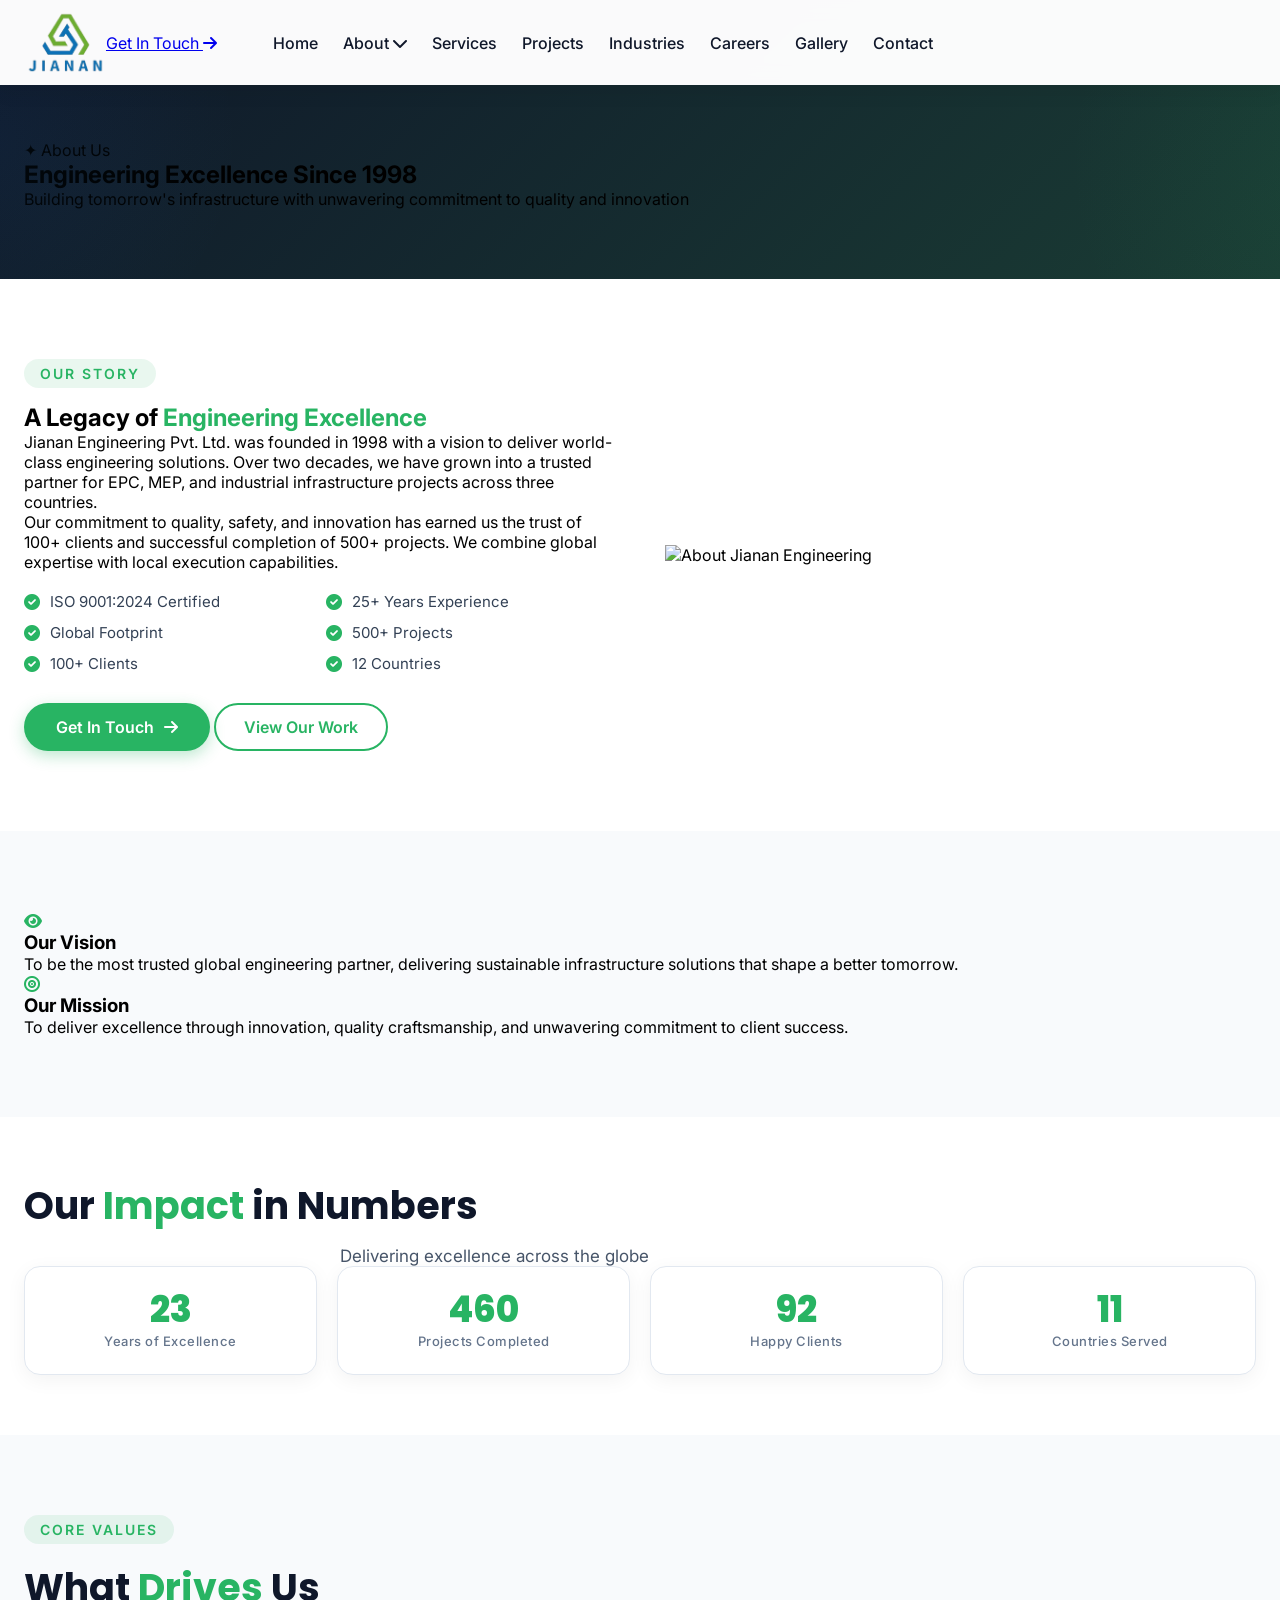
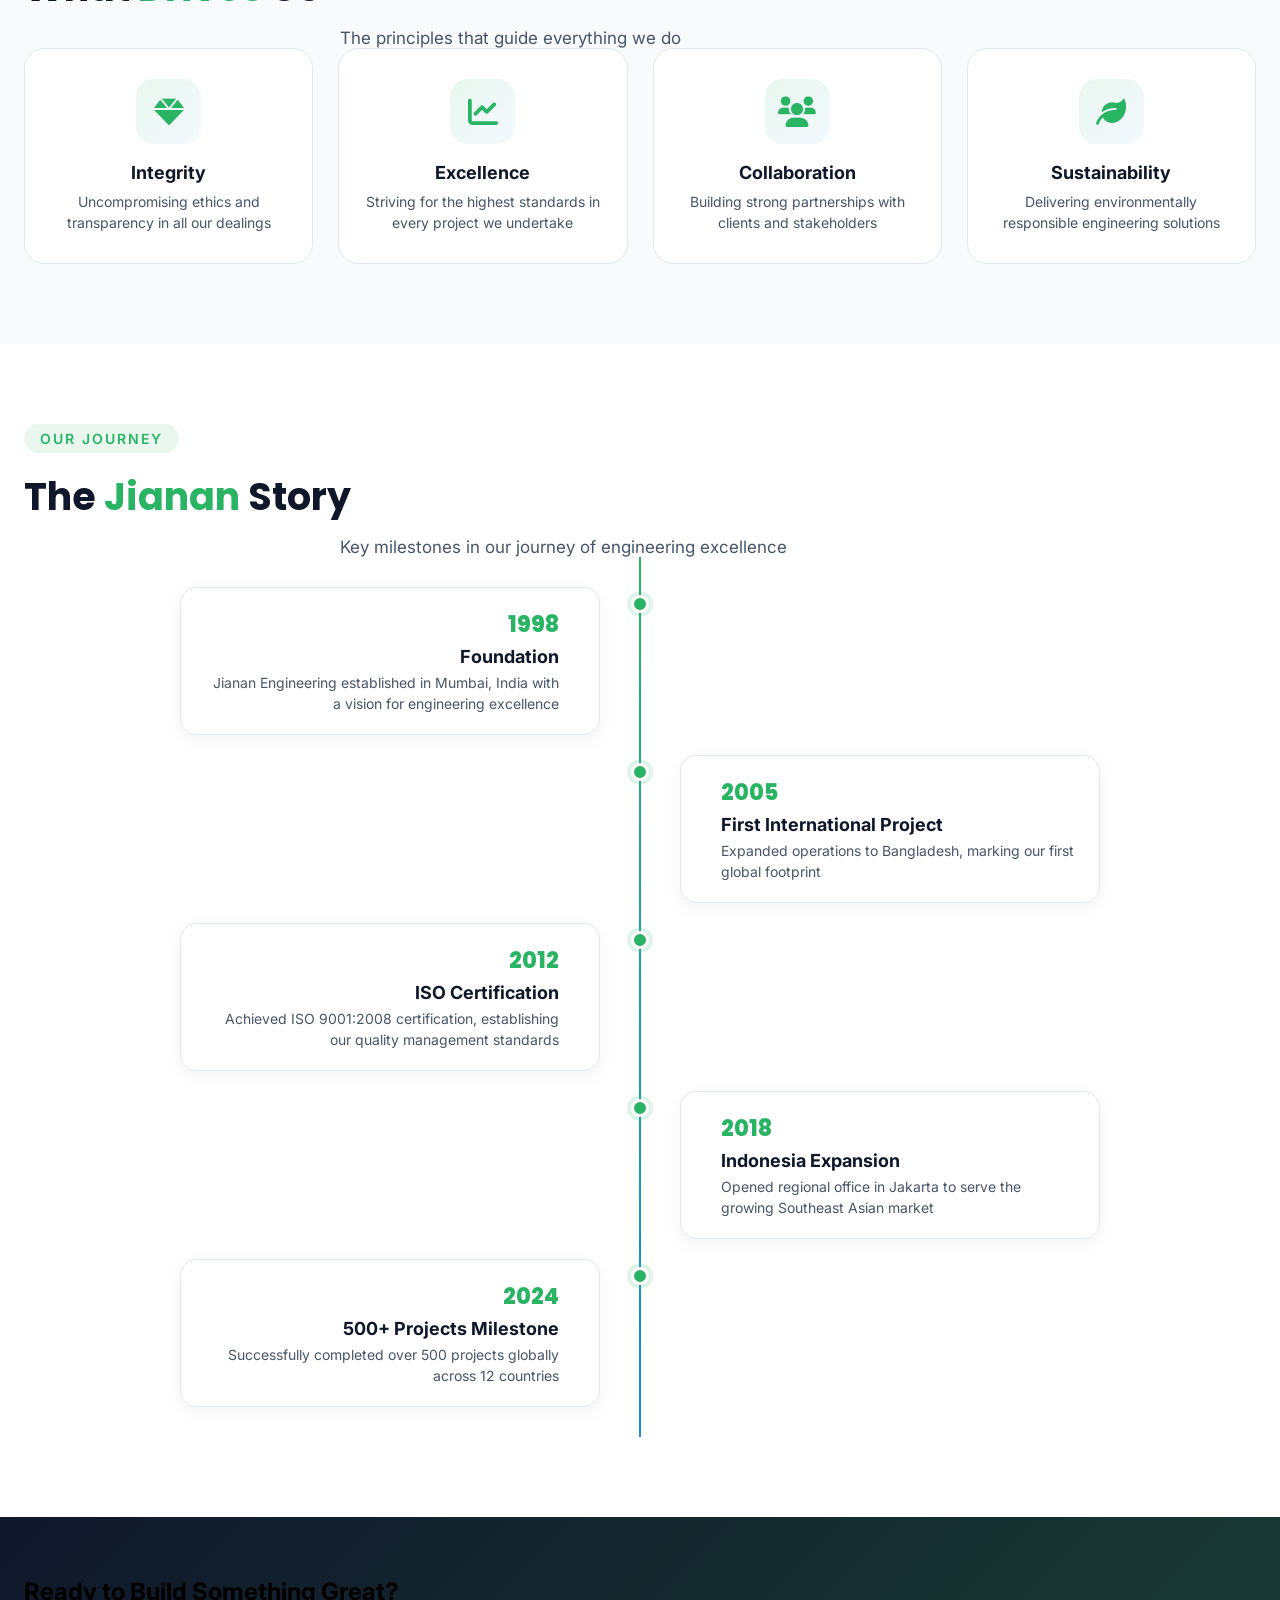
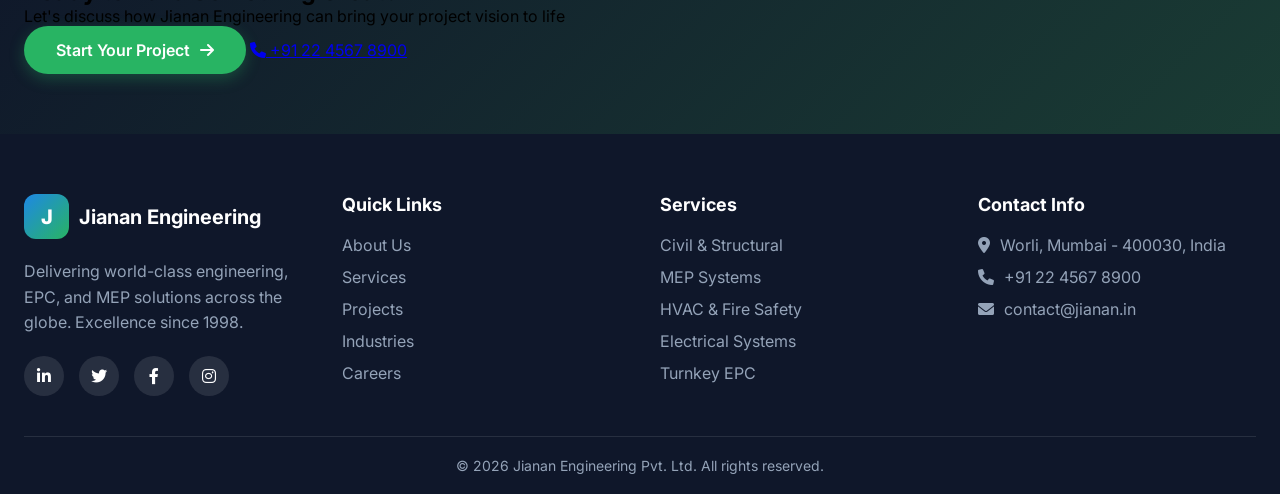
==== commit 2fd2e0a6: "Updated" ====
--- a/about.html
+++ b/about.html
@@ -5,6 +5,7 @@
   <meta name="viewport" content="width=device-width, initial-scale=1.0, viewport-fit=cover">
   <title>About Us - Jianan Engineering | Engineering Excellence Since 1998</title>
   <meta name="description" content="Learn about Jianan Engineering's 25+ years of excellence in EPC, MEP, and industrial infrastructure projects across India, Indonesia, and Bangladesh.">
+  <link rel="icon" href="/assets/images/logo.png">
   
   <!-- Tailwind CSS CDN -->
   <script src="https://cdn.tailwindcss.com"></script>
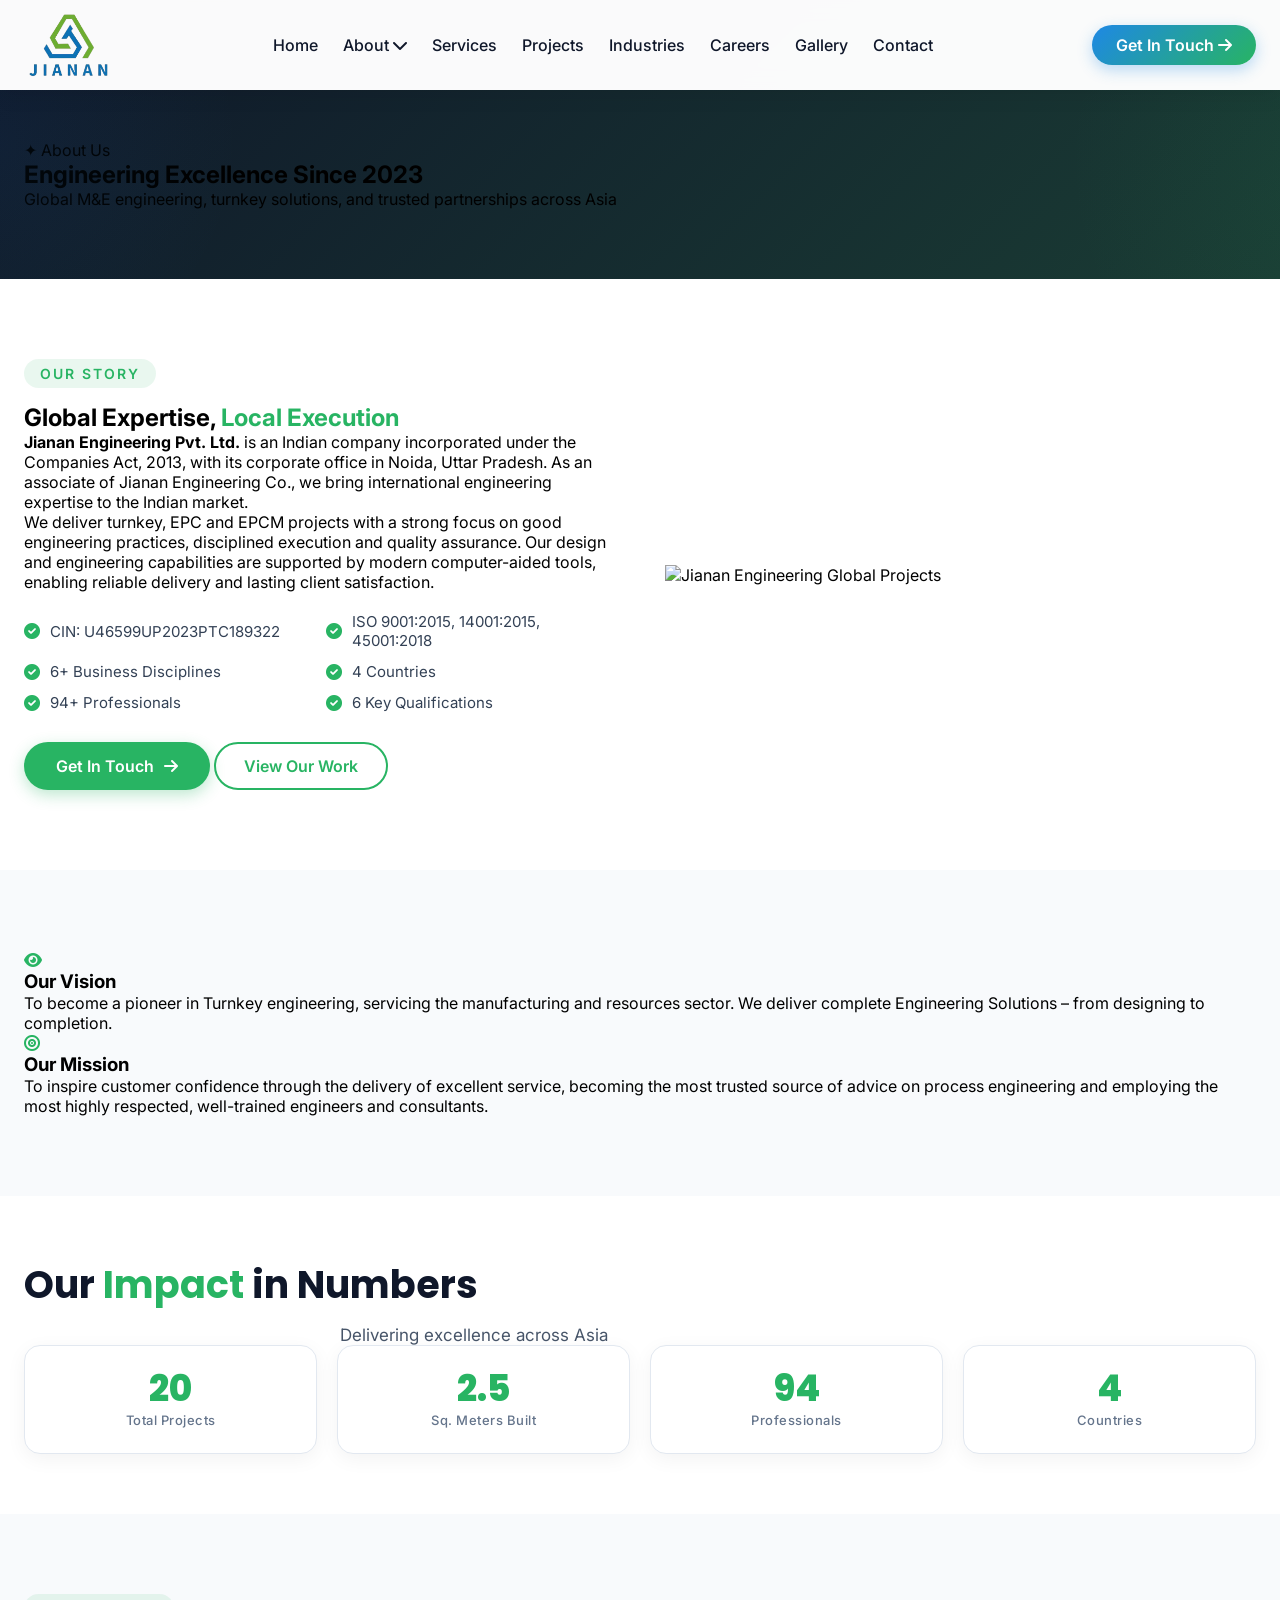
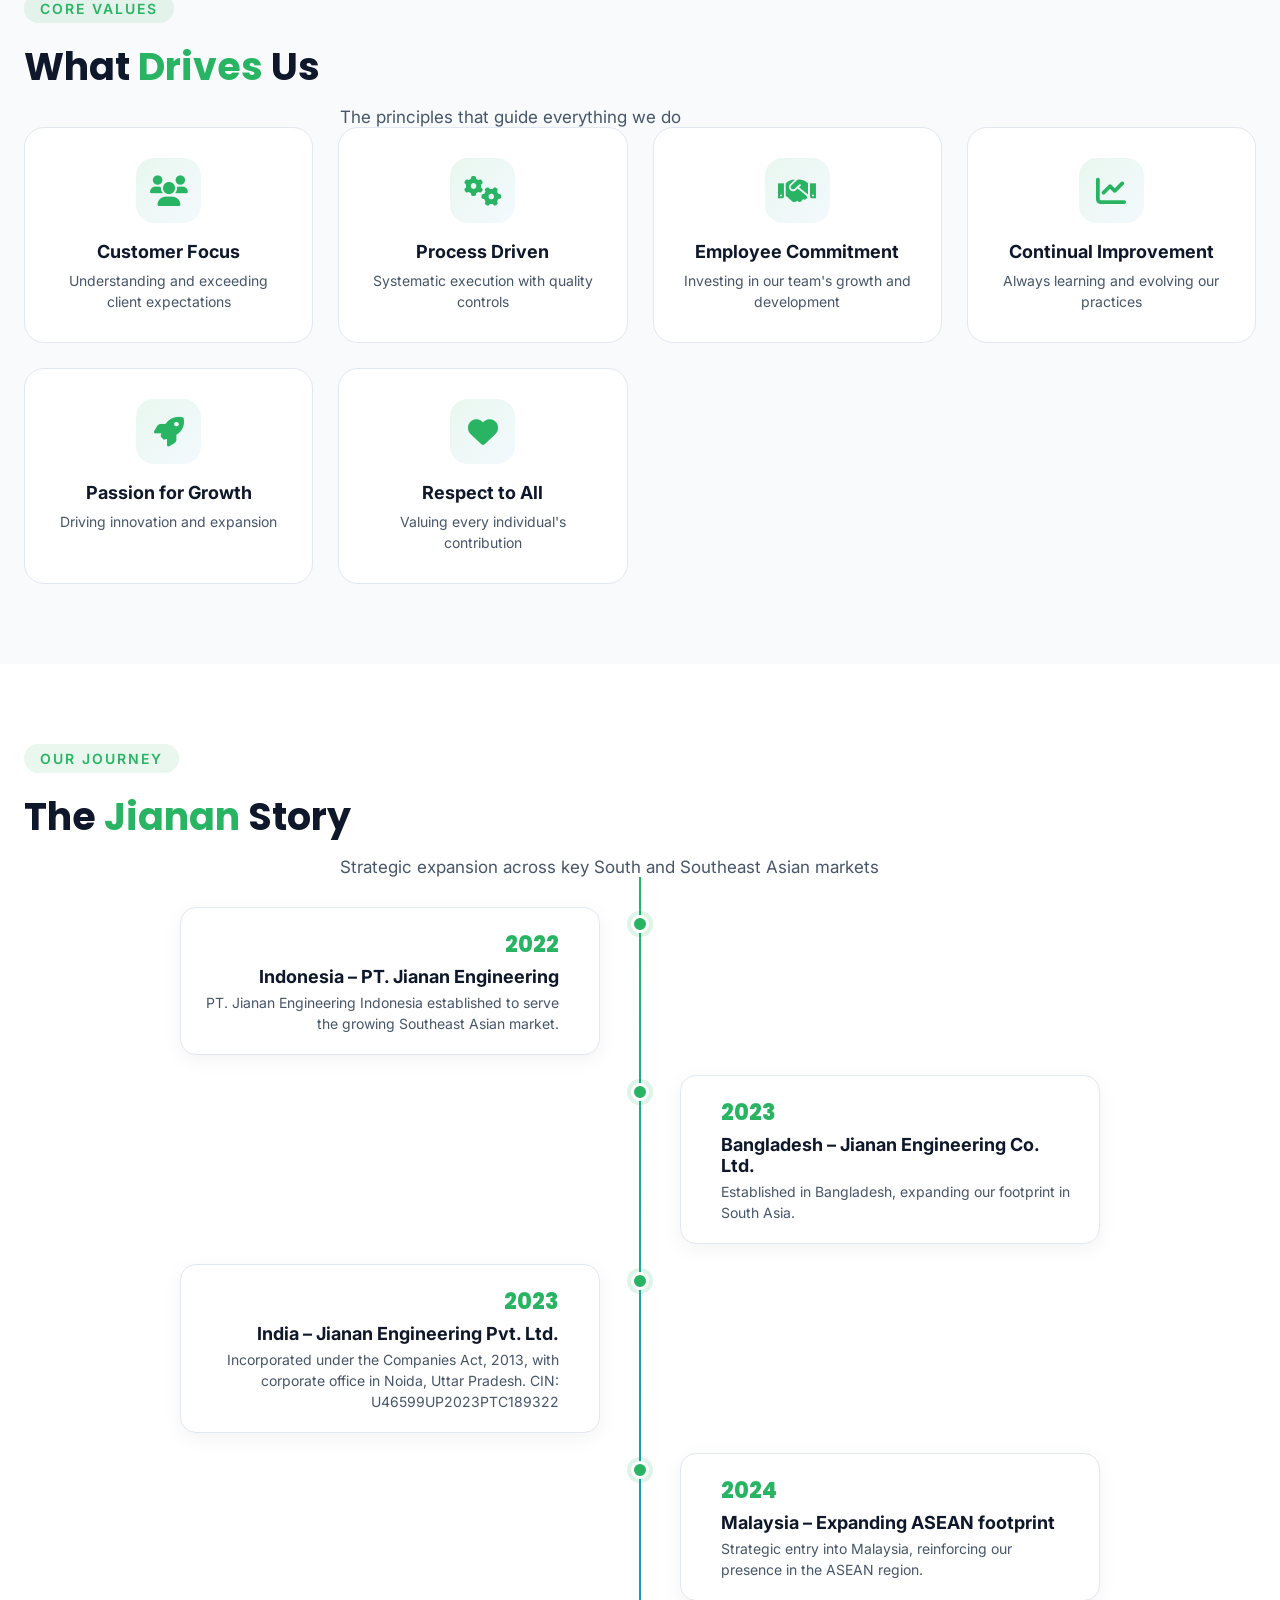
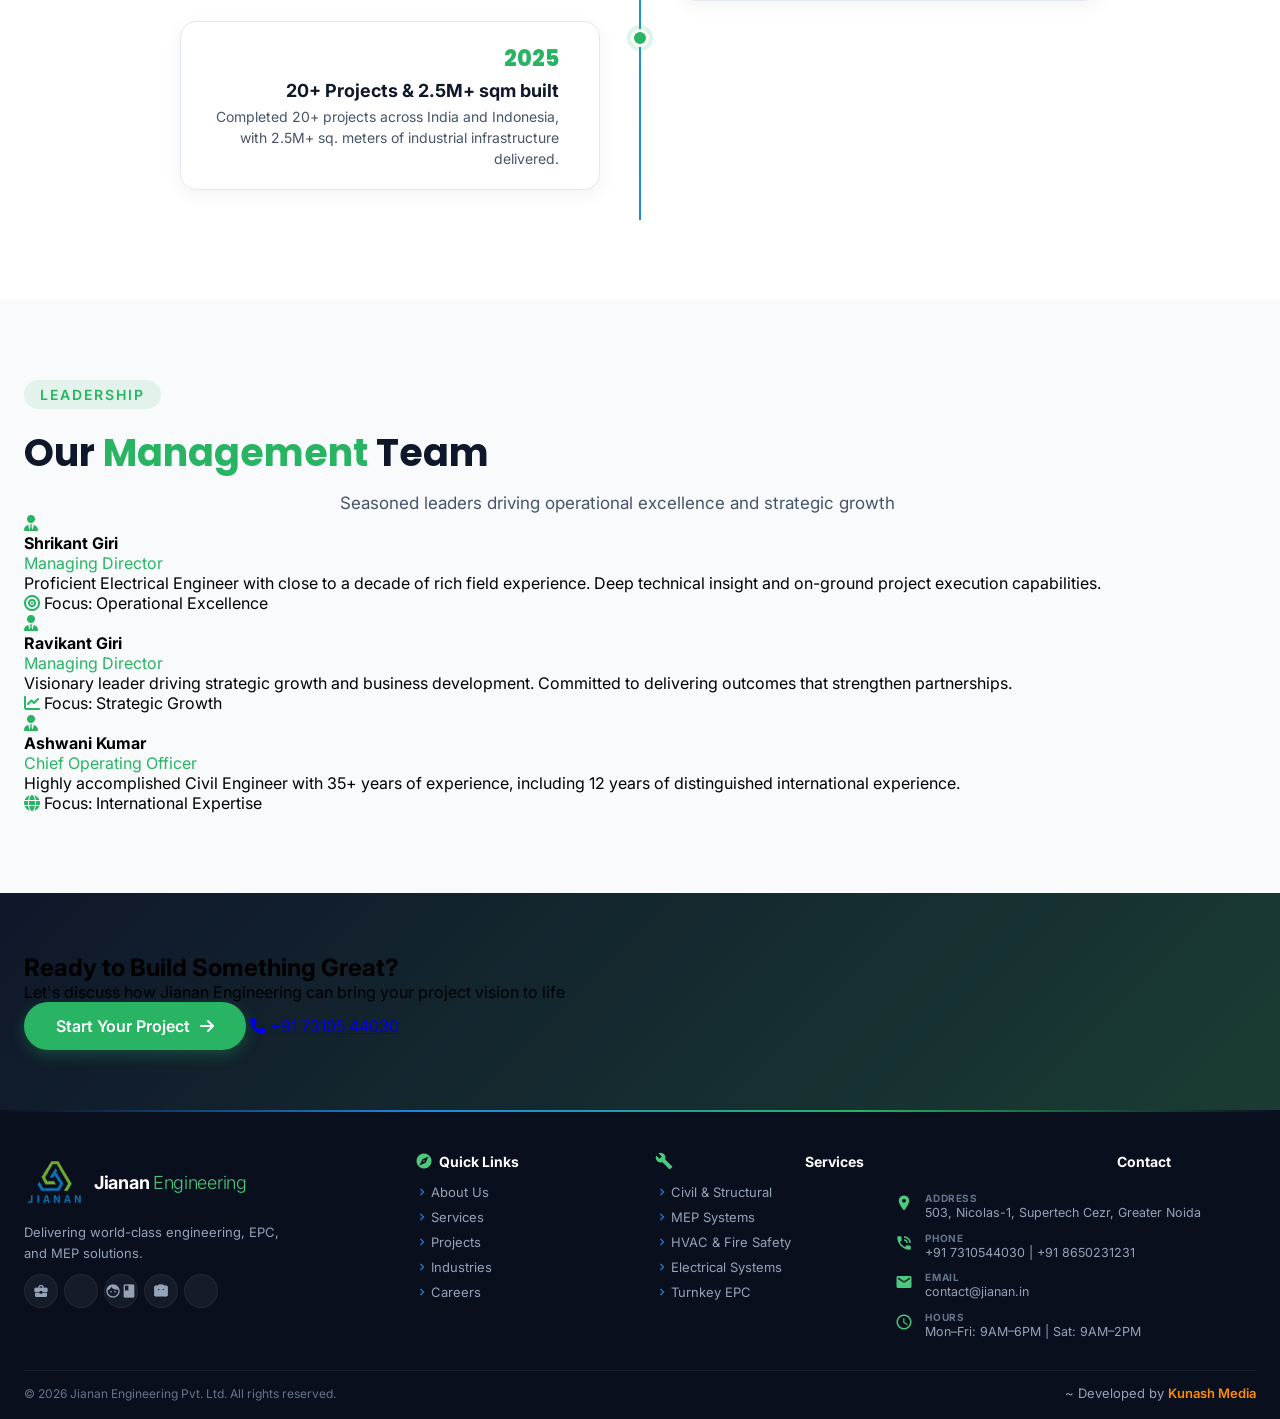
==== commit 6bf42e75: "update" ====
--- a/about.html
+++ b/about.html
@@ -3,8 +3,8 @@
 <head>
   <meta charset="UTF-8">
   <meta name="viewport" content="width=device-width, initial-scale=1.0, viewport-fit=cover">
-  <title>About Us - Jianan Engineering | Engineering Excellence Since 1998</title>
-  <meta name="description" content="Learn about Jianan Engineering's 25+ years of excellence in EPC, MEP, and industrial infrastructure projects across India, Indonesia, and Bangladesh.">
+  <title>About Us – Jianan Engineering | Engineering Excellence Since 2023</title>
+  <meta name="description" content="Learn about Jianan Engineering's expertise in EPC, MEP, and industrial infrastructure projects across India, Indonesia, and Bangladesh. Incorporated in 2023, we deliver turnkey solutions with a global approach.">
   <link rel="icon" href="/assets/images/logo.png">
   
   <!-- Tailwind CSS CDN -->
@@ -625,30 +625,30 @@
     <div class="container relative z-10">
       <div class="text-center text-white">
         <span class="inline-block text-emerald-400 font-semibold text-sm tracking-widest uppercase bg-white/10 px-4 py-1.5 rounded-full mb-4">✦ About Us</span>
-        <h1 class="text-4xl md:text-5xl lg:text-6xl font-bold font-heading mb-4">Engineering <span class="text-emerald-400">Excellence</span> Since 1998</h1>
-        <p class="text-lg md:text-xl text-gray-300 max-w-2xl mx-auto">Building tomorrow's infrastructure with unwavering commitment to quality and innovation</p>
+        <h1 class="text-4xl md:text-5xl lg:text-6xl font-bold font-heading mb-4">Engineering <span class="text-emerald-400">Excellence</span> Since 2023</h1>
+        <p class="text-lg md:text-xl text-gray-300 max-w-2xl mx-auto">Global M&E engineering, turnkey solutions, and trusted partnerships across Asia</p>
       </div>
     </div>
   </section>
 
-  <!-- Company Overview -->
+  <!-- Company Overview – updated from PPT -->
   <section class="section">
     <div class="container">
       <div class="about-overview-grid">
         <!-- Left Content -->
         <div>
           <span class="section-tag">Our Story</span>
-          <h2 class="text-3xl md:text-4xl font-heading font-bold mb-4">A Legacy of <span class="text-primary">Engineering Excellence</span></h2>
-          <p class="text-text leading-relaxed mb-4">Jianan Engineering Pvt. Ltd. was founded in 1998 with a vision to deliver world-class engineering solutions. Over two decades, we have grown into a trusted partner for EPC, MEP, and industrial infrastructure projects across three countries.</p>
-          <p class="text-text leading-relaxed mb-4">Our commitment to quality, safety, and innovation has earned us the trust of 100+ clients and successful completion of 500+ projects. We combine global expertise with local execution capabilities.</p>
+          <h2 class="text-3xl md:text-4xl font-heading font-bold mb-4">Global Expertise, <span class="text-primary">Local Execution</span></h2>
+          <p class="text-text leading-relaxed mb-4"><strong>Jianan Engineering Pvt. Ltd.</strong> is an Indian company incorporated under the Companies Act, 2013, with its corporate office in Noida, Uttar Pradesh. As an associate of Jianan Engineering Co., we bring international engineering expertise to the Indian market.</p>
+          <p class="text-text leading-relaxed mb-4">We deliver turnkey, EPC and EPCM projects with a strong focus on good engineering practices, disciplined execution and quality assurance. Our design and engineering capabilities are supported by modern computer-aided tools, enabling reliable delivery and lasting client satisfaction.</p>
           
           <div class="about-features-list">
-            <div class="feature-item"><i class="fas fa-check-circle"></i> ISO 9001:2024 Certified</div>
-            <div class="feature-item"><i class="fas fa-check-circle"></i> 25+ Years Experience</div>
-            <div class="feature-item"><i class="fas fa-check-circle"></i> Global Footprint</div>
-            <div class="feature-item"><i class="fas fa-check-circle"></i> 500+ Projects</div>
-            <div class="feature-item"><i class="fas fa-check-circle"></i> 100+ Clients</div>
-            <div class="feature-item"><i class="fas fa-check-circle"></i> 12 Countries</div>
+            <div class="feature-item"><i class="fas fa-check-circle"></i> CIN: U46599UP2023PTC189322</div>
+            <div class="feature-item"><i class="fas fa-check-circle"></i> ISO 9001:2015, 14001:2015, 45001:2018</div>
+            <div class="feature-item"><i class="fas fa-check-circle"></i> 6+ Business Disciplines</div>
+            <div class="feature-item"><i class="fas fa-check-circle"></i> 4 Countries</div>
+            <div class="feature-item"><i class="fas fa-check-circle"></i> 94+ Professionals</div>
+            <div class="feature-item"><i class="fas fa-check-circle"></i> 6 Key Qualifications</div>
           </div>
           
           <div class="flex flex-wrap gap-4">
@@ -659,13 +659,13 @@
         
         <!-- Right Image -->
         <div>
-          <img src="https://images.pexels.com/photos/3183197/pexels-photo-3183197.jpeg?auto=compress&cs=tinysrgb&w=800" alt="About Jianan Engineering" class="rounded-2xl shadow-2xl w-full h-[400px] object-cover">
+          <img src="https://images.pexels.com/photos/3183197/pexels-photo-3183197.jpeg?auto=compress&cs=tinysrgb&w=800" alt="Jianan Engineering Global Projects" class="rounded-2xl shadow-2xl w-full h-[400px] object-cover">
         </div>
       </div>
     </div>
   </section>
 
-  <!-- Vision & Mission -->
+  <!-- Vision & Mission – from PPT -->
   <section class="section bg-light">
     <div class="container">
       <div class="grid md:grid-cols-2 gap-8">
@@ -674,48 +674,48 @@
             <i class="fas fa-eye text-3xl text-primary"></i>
           </div>
           <h3 class="text-2xl font-bold mb-3">Our Vision</h3>
-          <p class="text-text">To be the most trusted global engineering partner, delivering sustainable infrastructure solutions that shape a better tomorrow.</p>
+          <p class="text-text">To become a pioneer in Turnkey engineering, servicing the manufacturing and resources sector. We deliver complete Engineering Solutions – from designing to completion.</p>
         </div>
         <div class="bg-white p-10 rounded-2xl shadow-lg text-center border border-gray-100 hover:shadow-xl transition-shadow">
           <div class="w-20 h-20 bg-emerald-50 rounded-full flex items-center justify-center mx-auto mb-6">
             <i class="fas fa-bullseye text-3xl text-primary"></i>
           </div>
           <h3 class="text-2xl font-bold mb-3">Our Mission</h3>
-          <p class="text-text">To deliver excellence through innovation, quality craftsmanship, and unwavering commitment to client success.</p>
+          <p class="text-text">To inspire customer confidence through the delivery of excellent service, becoming the most trusted source of advice on process engineering and employing the most highly respected, well-trained engineers and consultants.</p>
         </div>
       </div>
     </div>
   </section>
 
-  <!-- Company Stats -->
+  <!-- Company Stats – from PPT: 20 projects, 2.5M+ sqm, 94 professionals, 4 countries -->
   <section class="section" style="padding: 60px 0;">
     <div class="container">
       <div class="text-center mb-12">
         <h2 class="section-title">Our <span class="text-primary">Impact</span> in Numbers</h2>
-        <p class="section-subtitle">Delivering excellence across the globe</p>
+        <p class="section-subtitle">Delivering excellence across Asia</p>
       </div>
       <div class="stats-grid">
         <div class="stat-card">
-          <div class="stat-number" data-target="25">0</div>
-          <div class="stat-label">Years of Excellence</div>
+          <div class="stat-number" data-target="20">0</div>
+          <div class="stat-label">Total Projects</div>
         </div>
         <div class="stat-card">
-          <div class="stat-number" data-target="500">0</div>
-          <div class="stat-label">Projects Completed</div>
+          <div class="stat-number" data-target="2.5">0M+</div>
+          <div class="stat-label">Sq. Meters Built</div>
         </div>
         <div class="stat-card">
-          <div class="stat-number" data-target="100">0</div>
-          <div class="stat-label">Happy Clients</div>
+          <div class="stat-number" data-target="94">0</div>
+          <div class="stat-label">Professionals</div>
         </div>
         <div class="stat-card">
-          <div class="stat-number" data-target="12">0</div>
-          <div class="stat-label">Countries Served</div>
+          <div class="stat-number" data-target="4">0</div>
+          <div class="stat-label">Countries</div>
         </div>
       </div>
     </div>
   </section>
 
-  <!-- Core Values -->
+  <!-- Core Values – from PPT -->
   <section class="section bg-light">
     <div class="container">
       <div class="text-center mb-12">
@@ -725,72 +725,73 @@
       </div>
       <div class="values-grid">
         <div class="value-card">
-          <div class="value-icon"><i class="fas fa-gem"></i></div>
-          <h3>Integrity</h3>
-          <p>Uncompromising ethics and transparency in all our dealings</p>
+          <div class="value-icon"><i class="fas fa-users"></i></div>
+          <h3>Customer Focus</h3>
+          <p>Understanding and exceeding client expectations</p>
+        </div>
+        <div class="value-card">
+          <div class="value-icon"><i class="fas fa-cogs"></i></div>
+          <h3>Process Driven</h3>
+          <p>Systematic execution with quality controls</p>
+        </div>
+        <div class="value-card">
+          <div class="value-icon"><i class="fas fa-handshake"></i></div>
+          <h3>Employee Commitment</h3>
+          <p>Investing in our team's growth and development</p>
         </div>
         <div class="value-card">
           <div class="value-icon"><i class="fas fa-chart-line"></i></div>
-          <h3>Excellence</h3>
-          <p>Striving for the highest standards in every project we undertake</p>
+          <h3>Continual Improvement</h3>
+          <p>Always learning and evolving our practices</p>
         </div>
         <div class="value-card">
-          <div class="value-icon"><i class="fas fa-users"></i></div>
-          <h3>Collaboration</h3>
-          <p>Building strong partnerships with clients and stakeholders</p>
+          <div class="value-icon"><i class="fas fa-rocket"></i></div>
+          <h3>Passion for Growth</h3>
+          <p>Driving innovation and expansion</p>
         </div>
         <div class="value-card">
-          <div class="value-icon"><i class="fas fa-leaf"></i></div>
-          <h3>Sustainability</h3>
-          <p>Delivering environmentally responsible engineering solutions</p>
+          <div class="value-icon"><i class="fas fa-heart"></i></div>
+          <h3>Respect to All</h3>
+          <p>Valuing every individual's contribution</p>
         </div>
       </div>
     </div>
   </section>
 
-  <!-- Journey Timeline -->
+  <!-- Journey Timeline – updated with PPT milestones -->
   <section class="section">
     <div class="container">
       <div class="text-center mb-12">
         <span class="section-tag">Our Journey</span>
         <h2 class="section-title">The <span class="text-primary">Jianan</span> Story</h2>
-        <p class="section-subtitle">Key milestones in our journey of engineering excellence</p>
+        <p class="section-subtitle">Strategic expansion across key South and Southeast Asian markets</p>
       </div>
       
       <div class="timeline">
         <div class="timeline-item">
           <div class="timeline-dot"></div>
           <div class="timeline-content">
-            <div class="timeline-year">1998</div>
-            <h3>Foundation</h3>
-            <p>Jianan Engineering established in Mumbai, India with a vision for engineering excellence</p>
+            <div class="timeline-year">2022</div>
+            <h3>Indonesia – PT. Jianan Engineering</h3>
+            <p>PT. Jianan Engineering Indonesia established to serve the growing Southeast Asian market.</p>
           </div>
         </div>
         
         <div class="timeline-item">
           <div class="timeline-dot"></div>
           <div class="timeline-content">
-            <div class="timeline-year">2005</div>
-            <h3>First International Project</h3>
-            <p>Expanded operations to Bangladesh, marking our first global footprint</p>
+            <div class="timeline-year">2023</div>
+            <h3>Bangladesh – Jianan Engineering Co. Ltd.</h3>
+            <p>Established in Bangladesh, expanding our footprint in South Asia.</p>
           </div>
         </div>
         
         <div class="timeline-item">
           <div class="timeline-dot"></div>
           <div class="timeline-content">
-            <div class="timeline-year">2012</div>
-            <h3>ISO Certification</h3>
-            <p>Achieved ISO 9001:2008 certification, establishing our quality management standards</p>
-          </div>
-        </div>
-        
-        <div class="timeline-item">
-          <div class="timeline-dot"></div>
-          <div class="timeline-content">
-            <div class="timeline-year">2018</div>
-            <h3>Indonesia Expansion</h3>
-            <p>Opened regional office in Jakarta to serve the growing Southeast Asian market</p>
+            <div class="timeline-year">2023</div>
+            <h3>India – Jianan Engineering Pvt. Ltd.</h3>
+            <p>Incorporated under the Companies Act, 2013, with corporate office in Noida, Uttar Pradesh. CIN: U46599UP2023PTC189322</p>
           </div>
         </div>
         
@@ -798,9 +799,58 @@
           <div class="timeline-dot"></div>
           <div class="timeline-content">
             <div class="timeline-year">2024</div>
-            <h3>500+ Projects Milestone</h3>
-            <p>Successfully completed over 500 projects globally across 12 countries</p>
-          </div>
+            <h3>Malaysia – Expanding ASEAN footprint</h3>
+            <p>Strategic entry into Malaysia, reinforcing our presence in the ASEAN region.</p>
+          </div>
+        </div>
+        
+        <div class="timeline-item">
+          <div class="timeline-dot"></div>
+          <div class="timeline-content">
+            <div class="timeline-year">2025</div>
+            <h3>20+ Projects & 2.5M+ sqm built</h3>
+            <p>Completed 20+ projects across India and Indonesia, with 2.5M+ sq. meters of industrial infrastructure delivered.</p>
+          </div>
+        </div>
+      </div>
+    </div>
+  </section>
+
+  <!-- Leadership Team – from PPT -->
+  <section class="section bg-light">
+    <div class="container">
+      <div class="text-center mb-12">
+        <span class="section-tag">Leadership</span>
+        <h2 class="section-title">Our <span class="text-primary">Management</span> Team</h2>
+        <p class="section-subtitle">Seasoned leaders driving operational excellence and strategic growth</p>
+      </div>
+      <div class="grid md:grid-cols-3 gap-6">
+        <div class="bg-white p-6 rounded-2xl shadow-lg text-center border border-gray-100">
+          <div class="w-24 h-24 bg-emerald-100 rounded-full flex items-center justify-center mx-auto mb-4">
+            <i class="fas fa-user-tie text-3xl text-primary"></i>
+          </div>
+          <h4 class="text-xl font-bold">Shrikant Giri</h4>
+          <p class="text-primary font-semibold">Managing Director</p>
+          <p class="text-sm text-text mt-2">Proficient Electrical Engineer with close to a decade of rich field experience. Deep technical insight and on-ground project execution capabilities.</p>
+          <p class="text-xs text-gray-500 mt-2"><i class="fas fa-bullseye text-primary"></i> Focus: Operational Excellence</p>
+        </div>
+        <div class="bg-white p-6 rounded-2xl shadow-lg text-center border border-gray-100">
+          <div class="w-24 h-24 bg-emerald-100 rounded-full flex items-center justify-center mx-auto mb-4">
+            <i class="fas fa-user-tie text-3xl text-primary"></i>
+          </div>
+          <h4 class="text-xl font-bold">Ravikant Giri</h4>
+          <p class="text-primary font-semibold">Managing Director</p>
+          <p class="text-sm text-text mt-2">Visionary leader driving strategic growth and business development. Committed to delivering outcomes that strengthen partnerships.</p>
+          <p class="text-xs text-gray-500 mt-2"><i class="fas fa-chart-line text-primary"></i> Focus: Strategic Growth</p>
+        </div>
+        <div class="bg-white p-6 rounded-2xl shadow-lg text-center border border-gray-100">
+          <div class="w-24 h-24 bg-emerald-100 rounded-full flex items-center justify-center mx-auto mb-4">
+            <i class="fas fa-user-tie text-3xl text-primary"></i>
+          </div>
+          <h4 class="text-xl font-bold">Ashwani Kumar</h4>
+          <p class="text-primary font-semibold">Chief Operating Officer</p>
+          <p class="text-sm text-text mt-2">Highly accomplished Civil Engineer with 35+ years of experience, including 12 years of distinguished international experience.</p>
+          <p class="text-xs text-gray-500 mt-2"><i class="fas fa-globe text-primary"></i> Focus: International Expertise</p>
         </div>
       </div>
     </div>
@@ -814,8 +864,8 @@
         <p class="text-gray-300 text-lg max-w-2xl mx-auto mb-8">Let's discuss how Jianan Engineering can bring your project vision to life</p>
         <div class="flex flex-wrap gap-4 justify-center">
           <a href="contact.html" class="btn-primary">Start Your Project <i class="fas fa-arrow-right"></i></a>
-          <a href="tel:+912245678900" class="inline-flex items-center gap-3 border-2 border-white/40 hover:border-white text-white font-semibold px-6 py-3 rounded-full transition-all">
-            <i class="fas fa-phone"></i> +91 22 4567 8900
+          <a href="tel:+917310544030" class="inline-flex items-center gap-3 border-2 border-white/40 hover:border-white text-white font-semibold px-6 py-3 rounded-full transition-all">
+            <i class="fas fa-phone"></i> +91 73105 44030
           </a>
         </div>
       </div>
@@ -909,17 +959,33 @@
     const statNumbers = document.querySelectorAll('.stat-number');
     
     const animateCounter = (element) => {
-      const target = parseInt(element.getAttribute('data-target'));
+      const target = element.getAttribute('data-target');
+      // Handle values with '+' suffix (e.g., "2.5M+")
+      let numericTarget = parseFloat(target);
+      if (target.includes('M+')) {
+        numericTarget = parseFloat(target) * 1000000;
+      } else if (target.includes('+')) {
+        numericTarget = parseFloat(target);
+      }
+      
       let current = 0;
-      const increment = target / 50;
+      const increment = numericTarget / 50;
       
       const updateCounter = () => {
-        if (current < target) {
+        if (current < numericTarget) {
           current += increment;
-          element.textContent = Math.floor(current);
+          if (target.includes('M+')) {
+            element.textContent = (current / 1000000).toFixed(1) + 'M+';
+          } else {
+            element.textContent = Math.floor(current) + (target.includes('+') && !target.includes('M') ? '+' : '');
+          }
           requestAnimationFrame(updateCounter);
         } else {
-          element.textContent = target;
+          if (target.includes('M+')) {
+            element.textContent = target;
+          } else {
+            element.textContent = target;
+          }
         }
       };
       updateCounter();
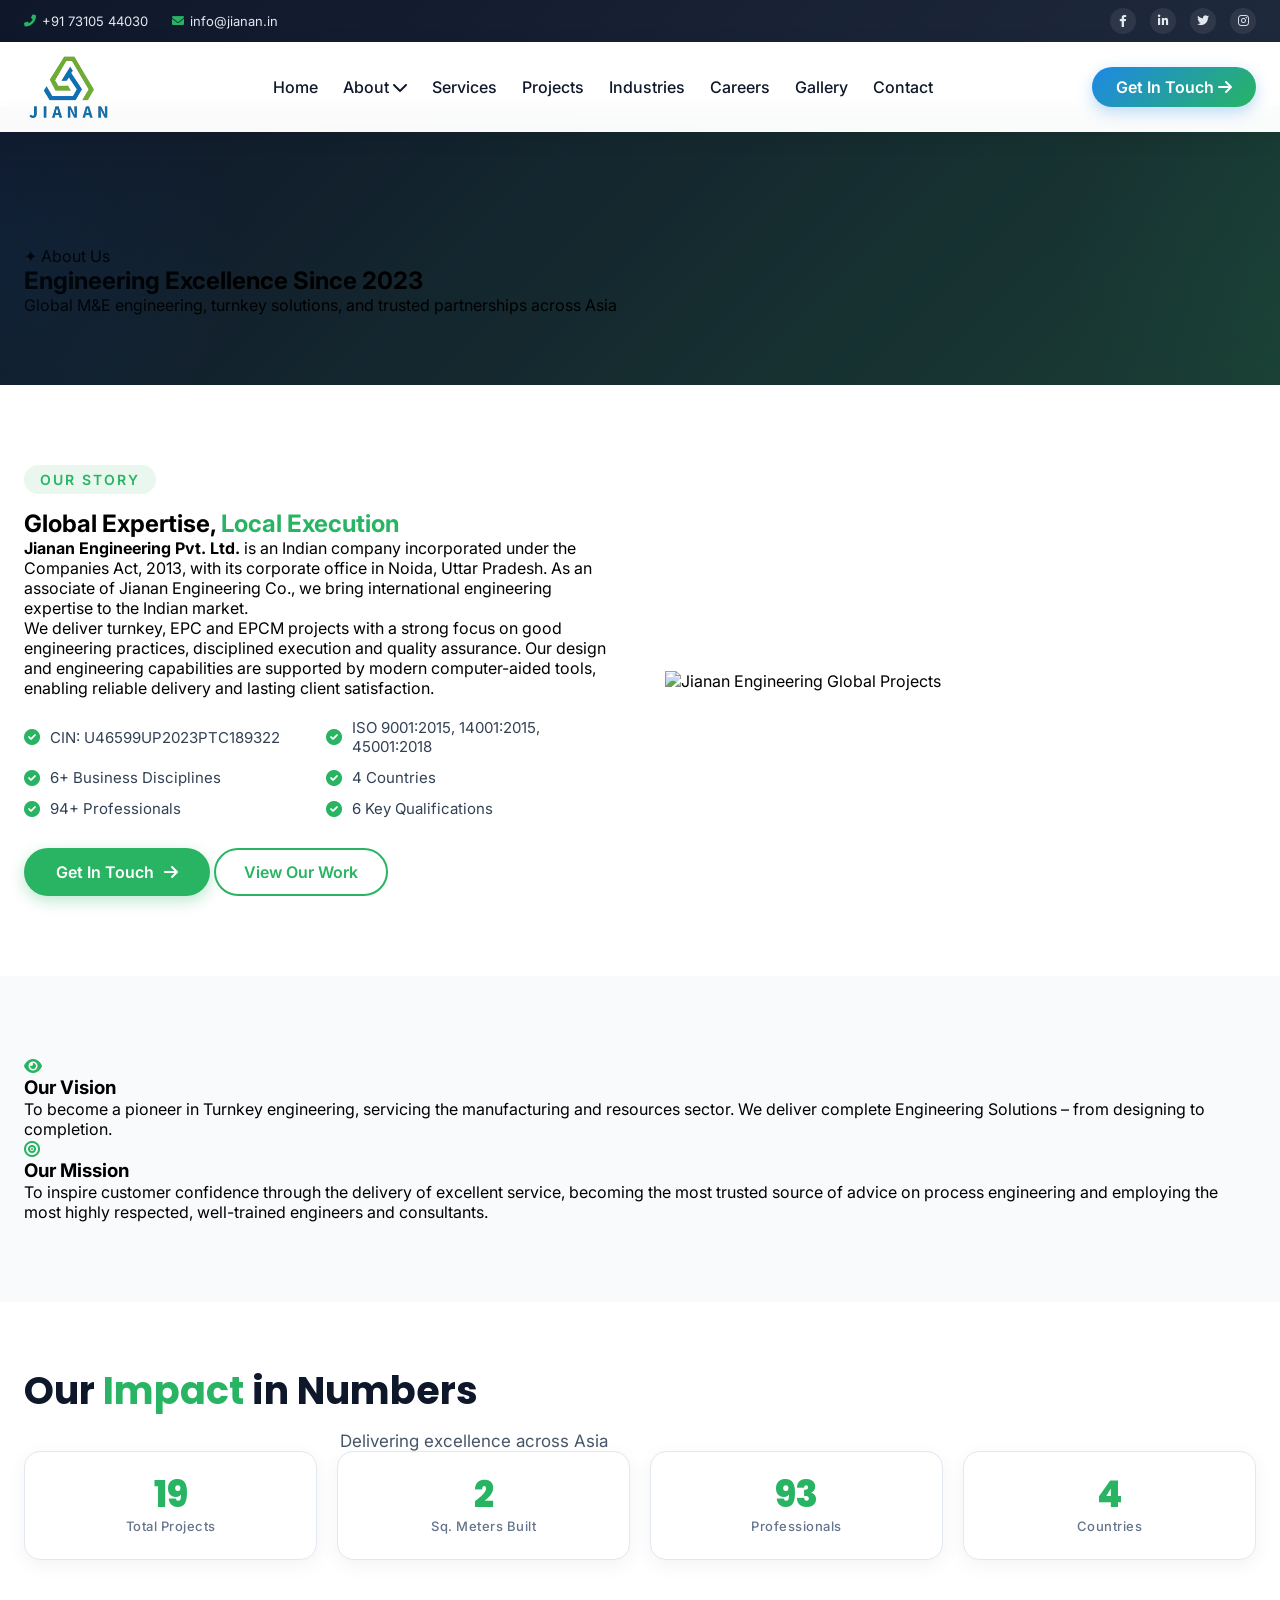
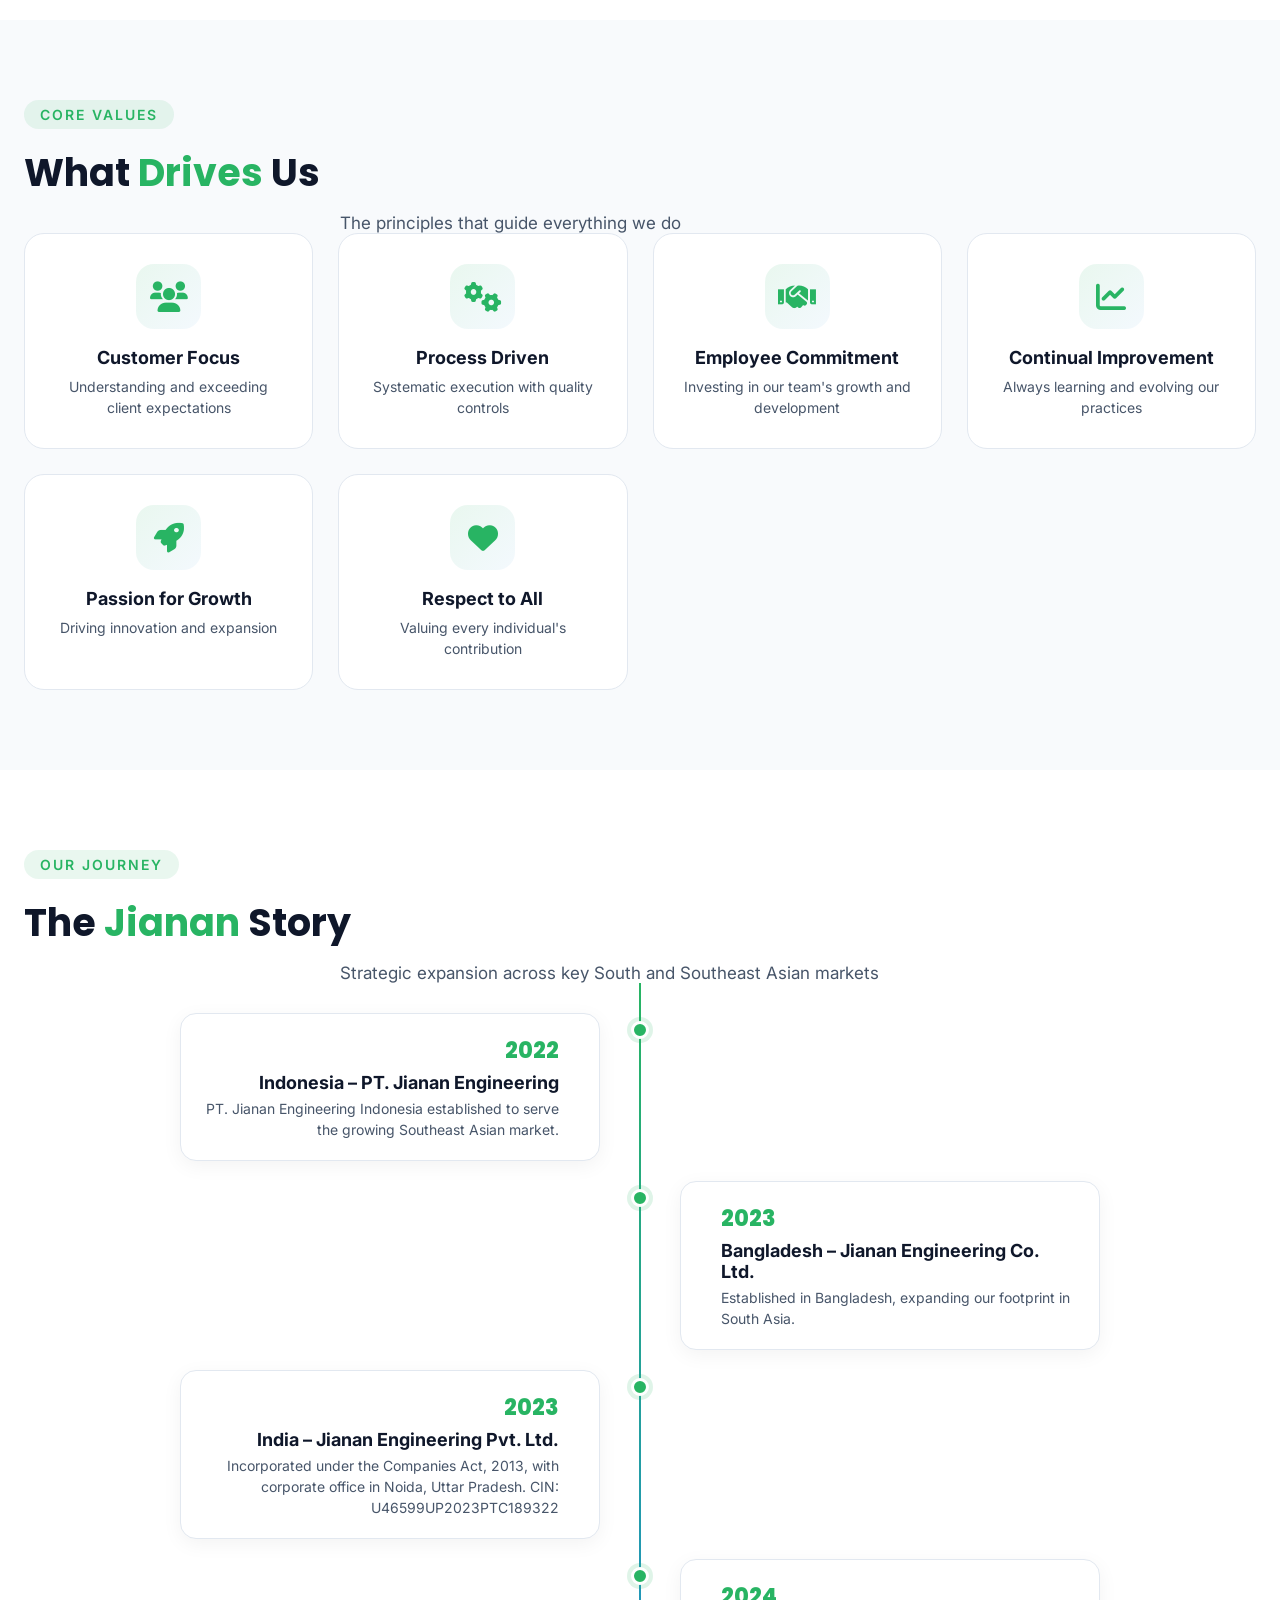
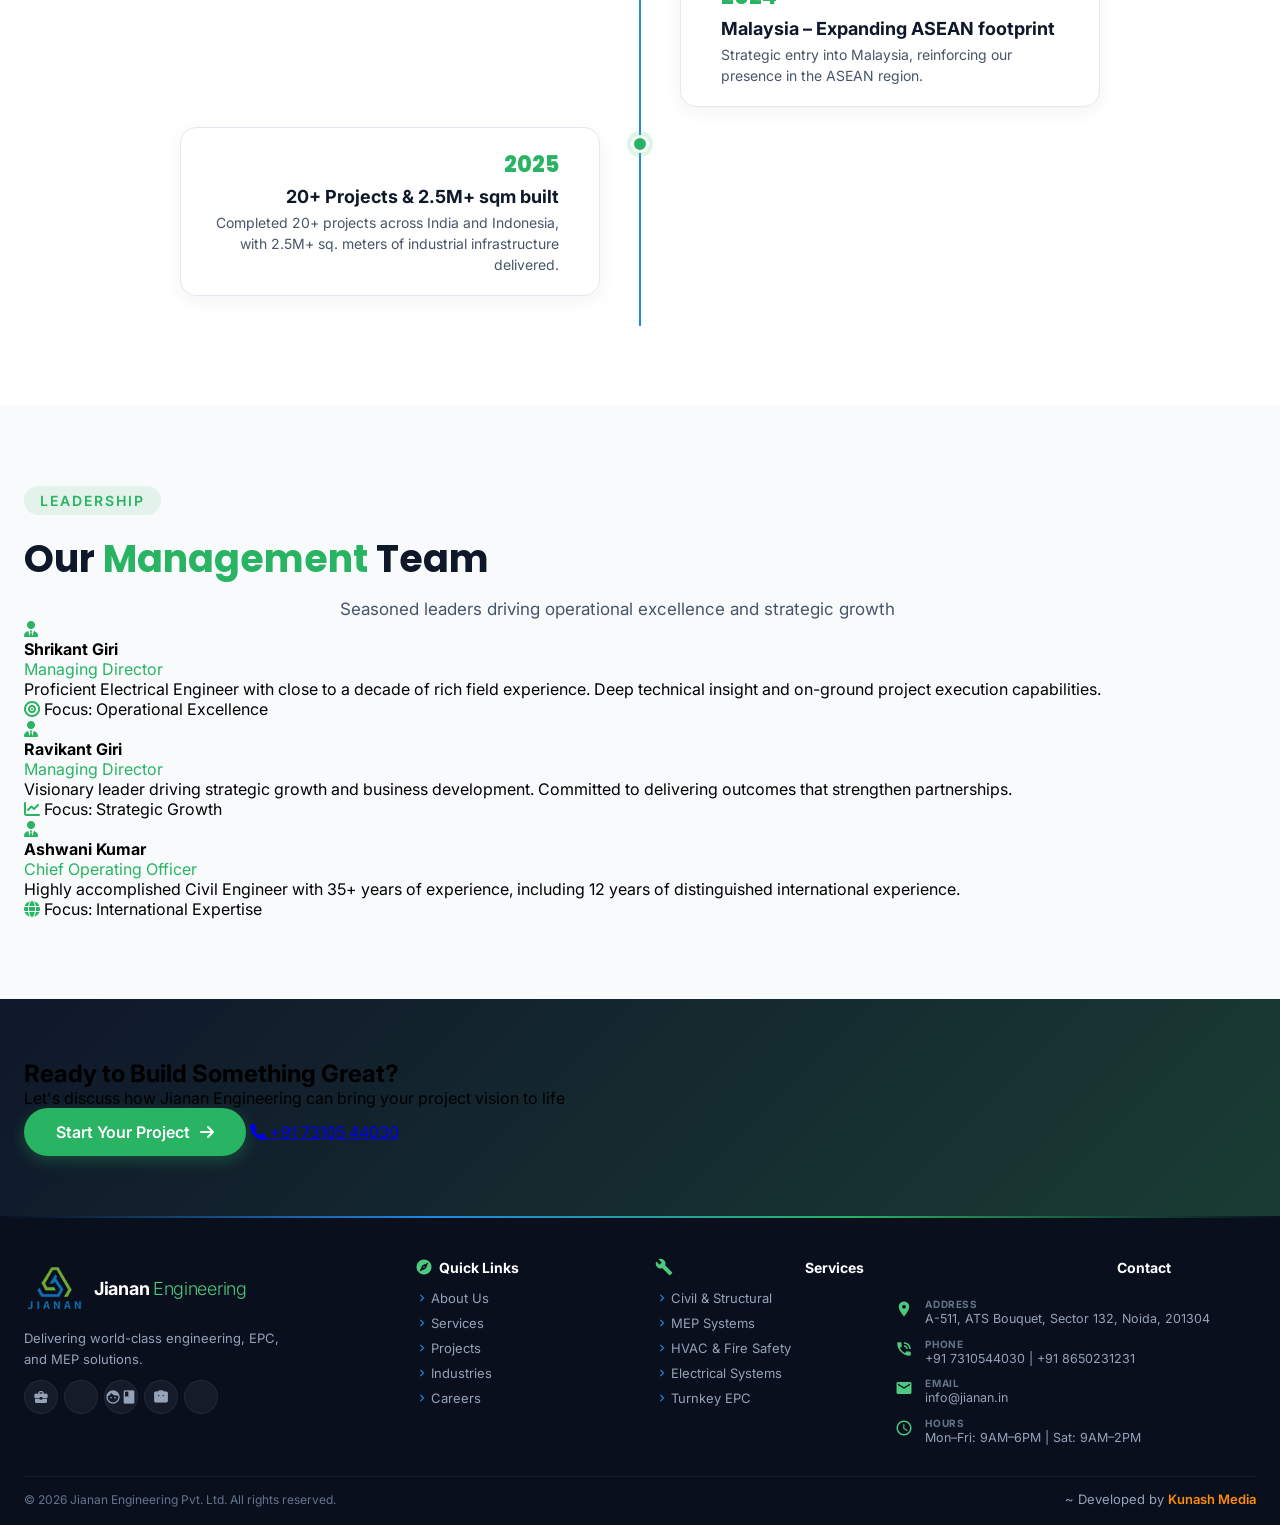
==== commit 8e2df151: "Update" ====
--- a/about.html
+++ b/about.html
@@ -598,15 +598,6 @@
   </style>
 </head>
 <body>
-
-<!-- Loader -->
-<div class="loader" id="loader">
-  <div class="loader-content">
-    <div class="loader-logo">J</div>
-    <div class="loader-text">JIANAN ENGINEERING</div>
-    <div class="loader-bar"></div>
-  </div>
-</div>
 
 <!-- Scroll Progress -->
 <div class="scroll-progress" id="scrollProgress"></div>
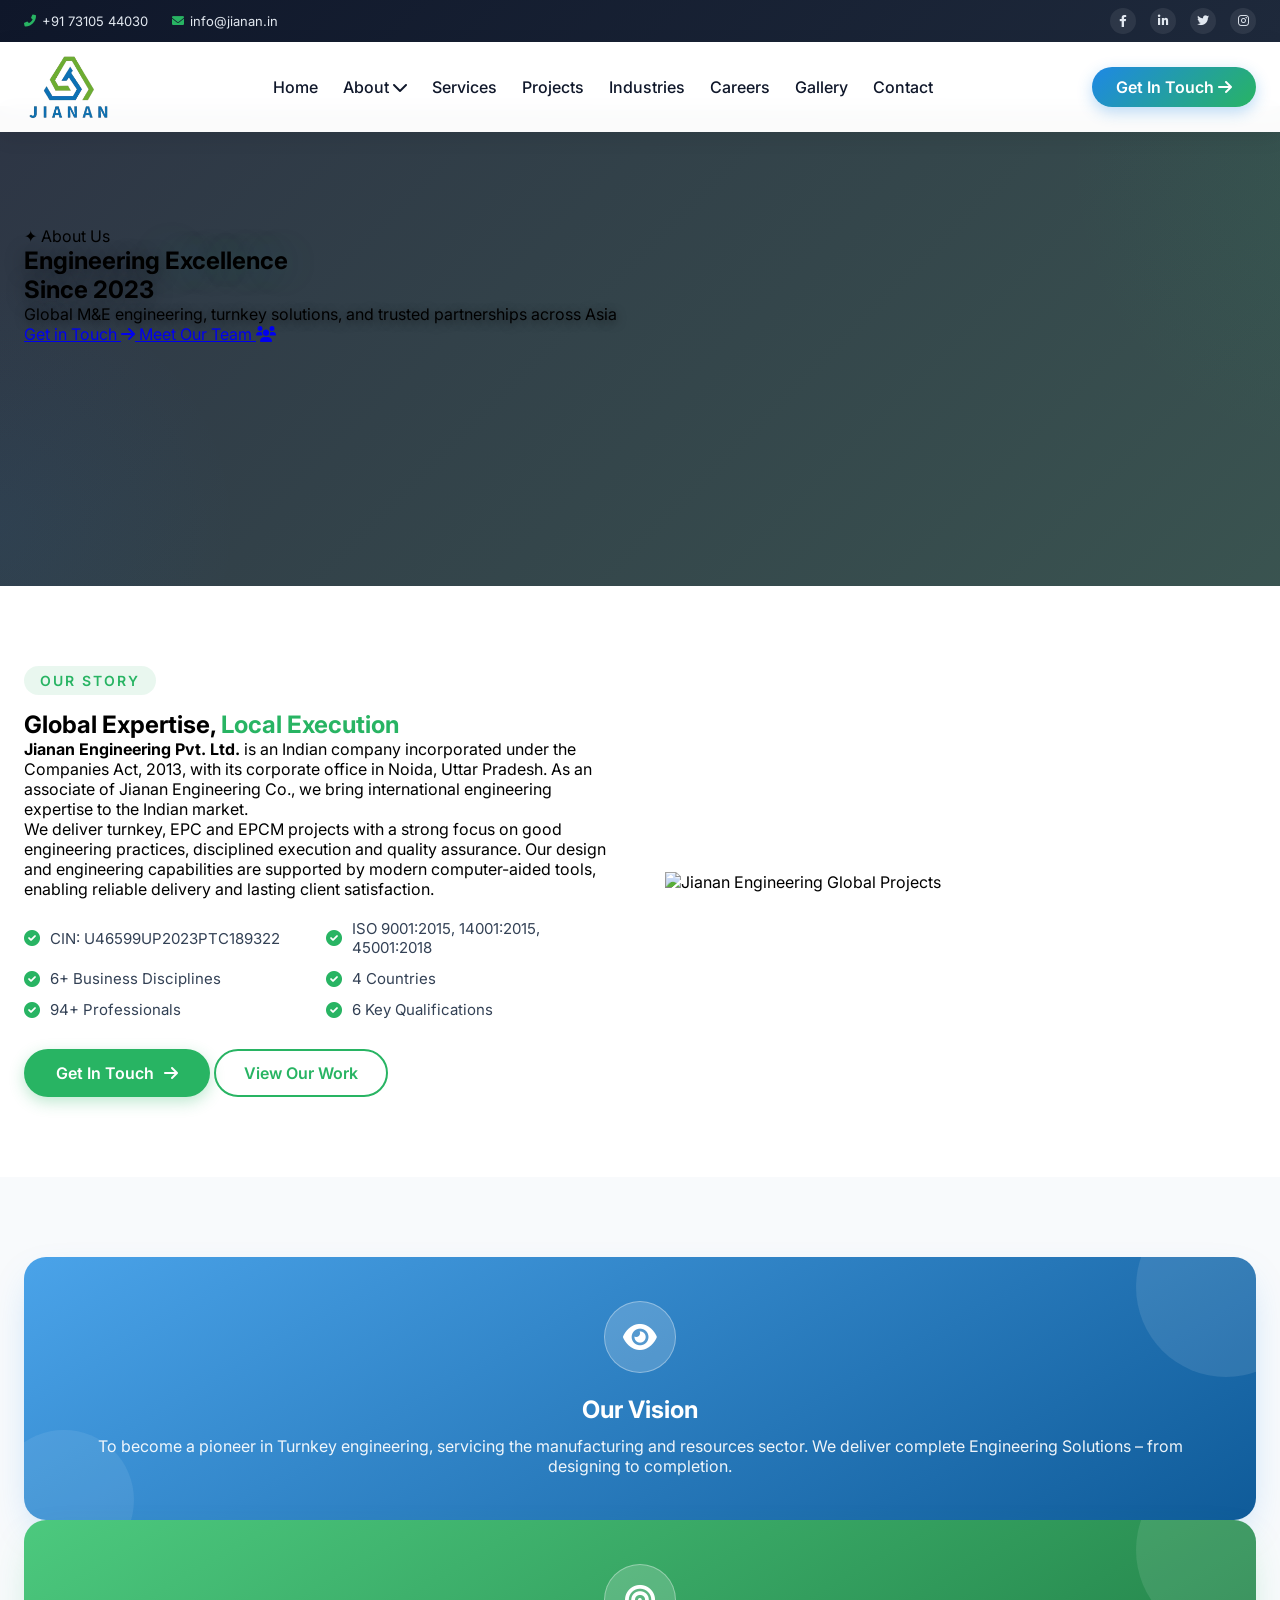
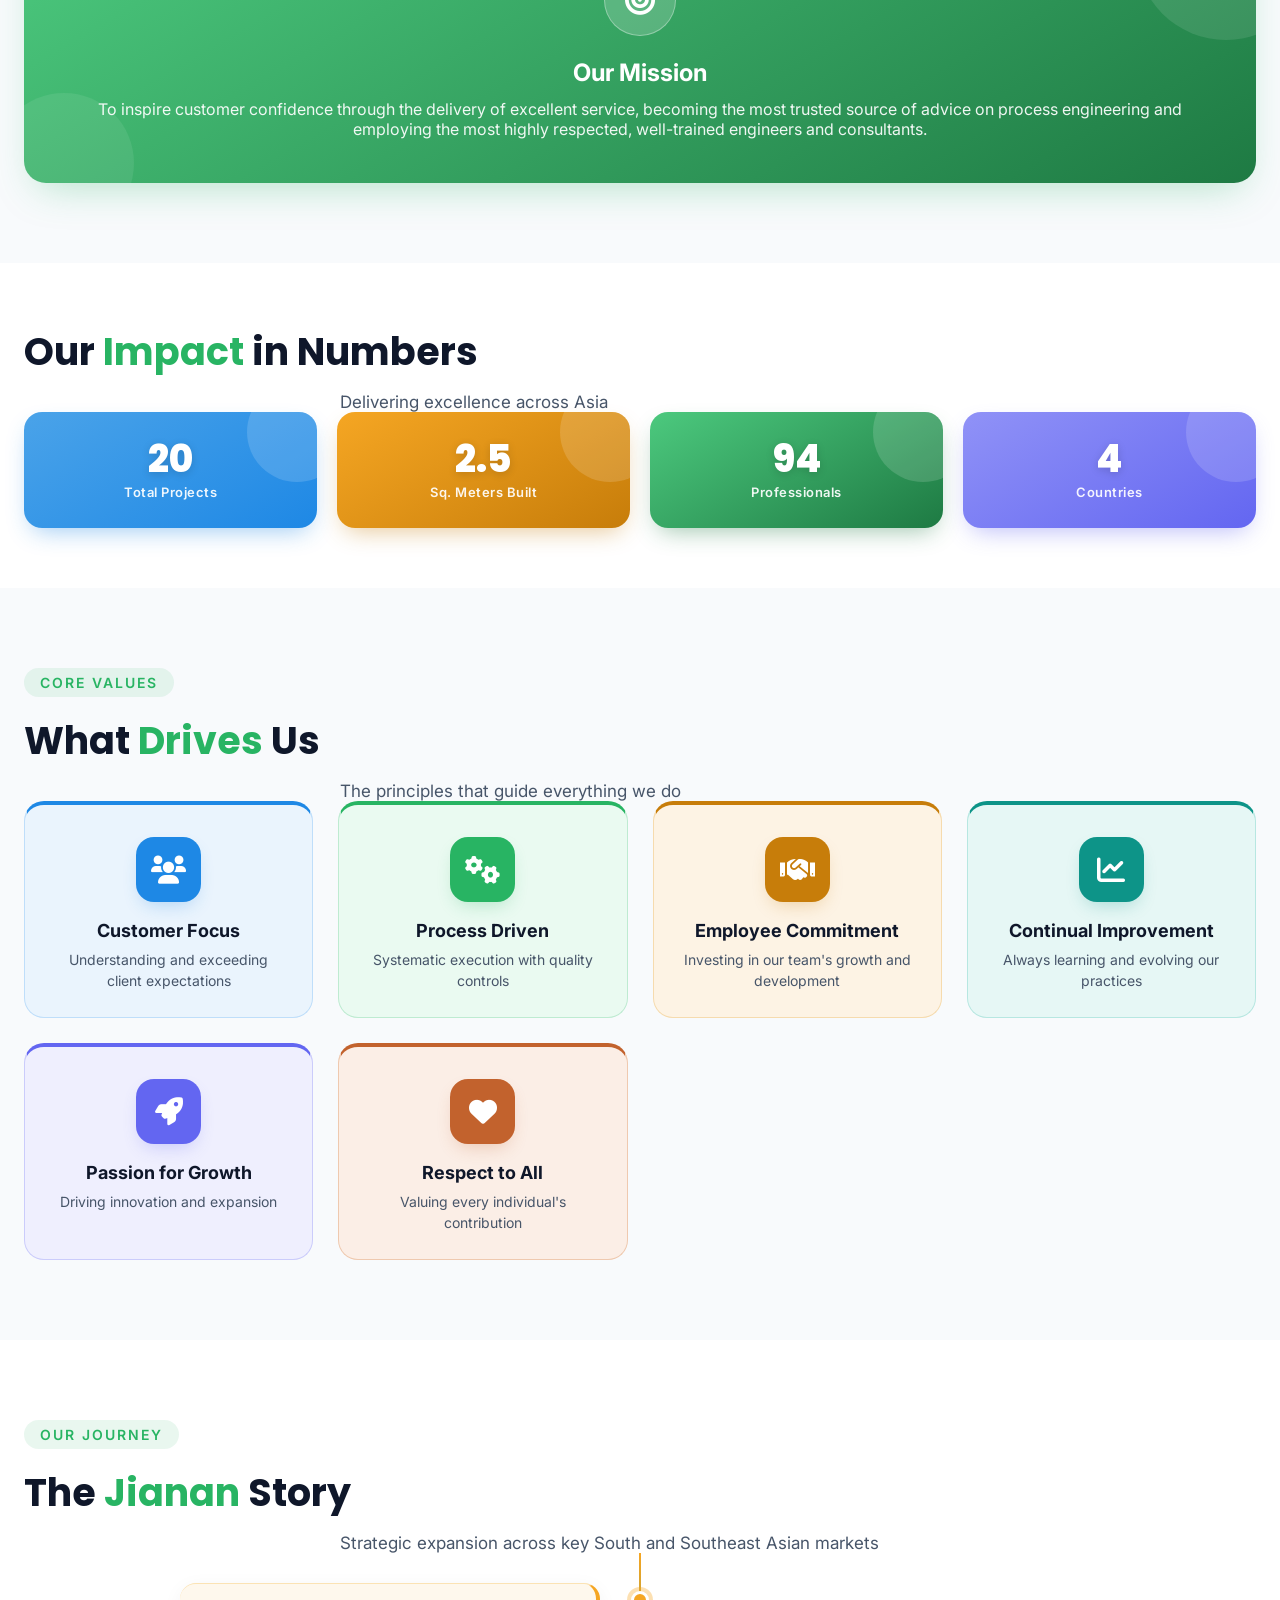
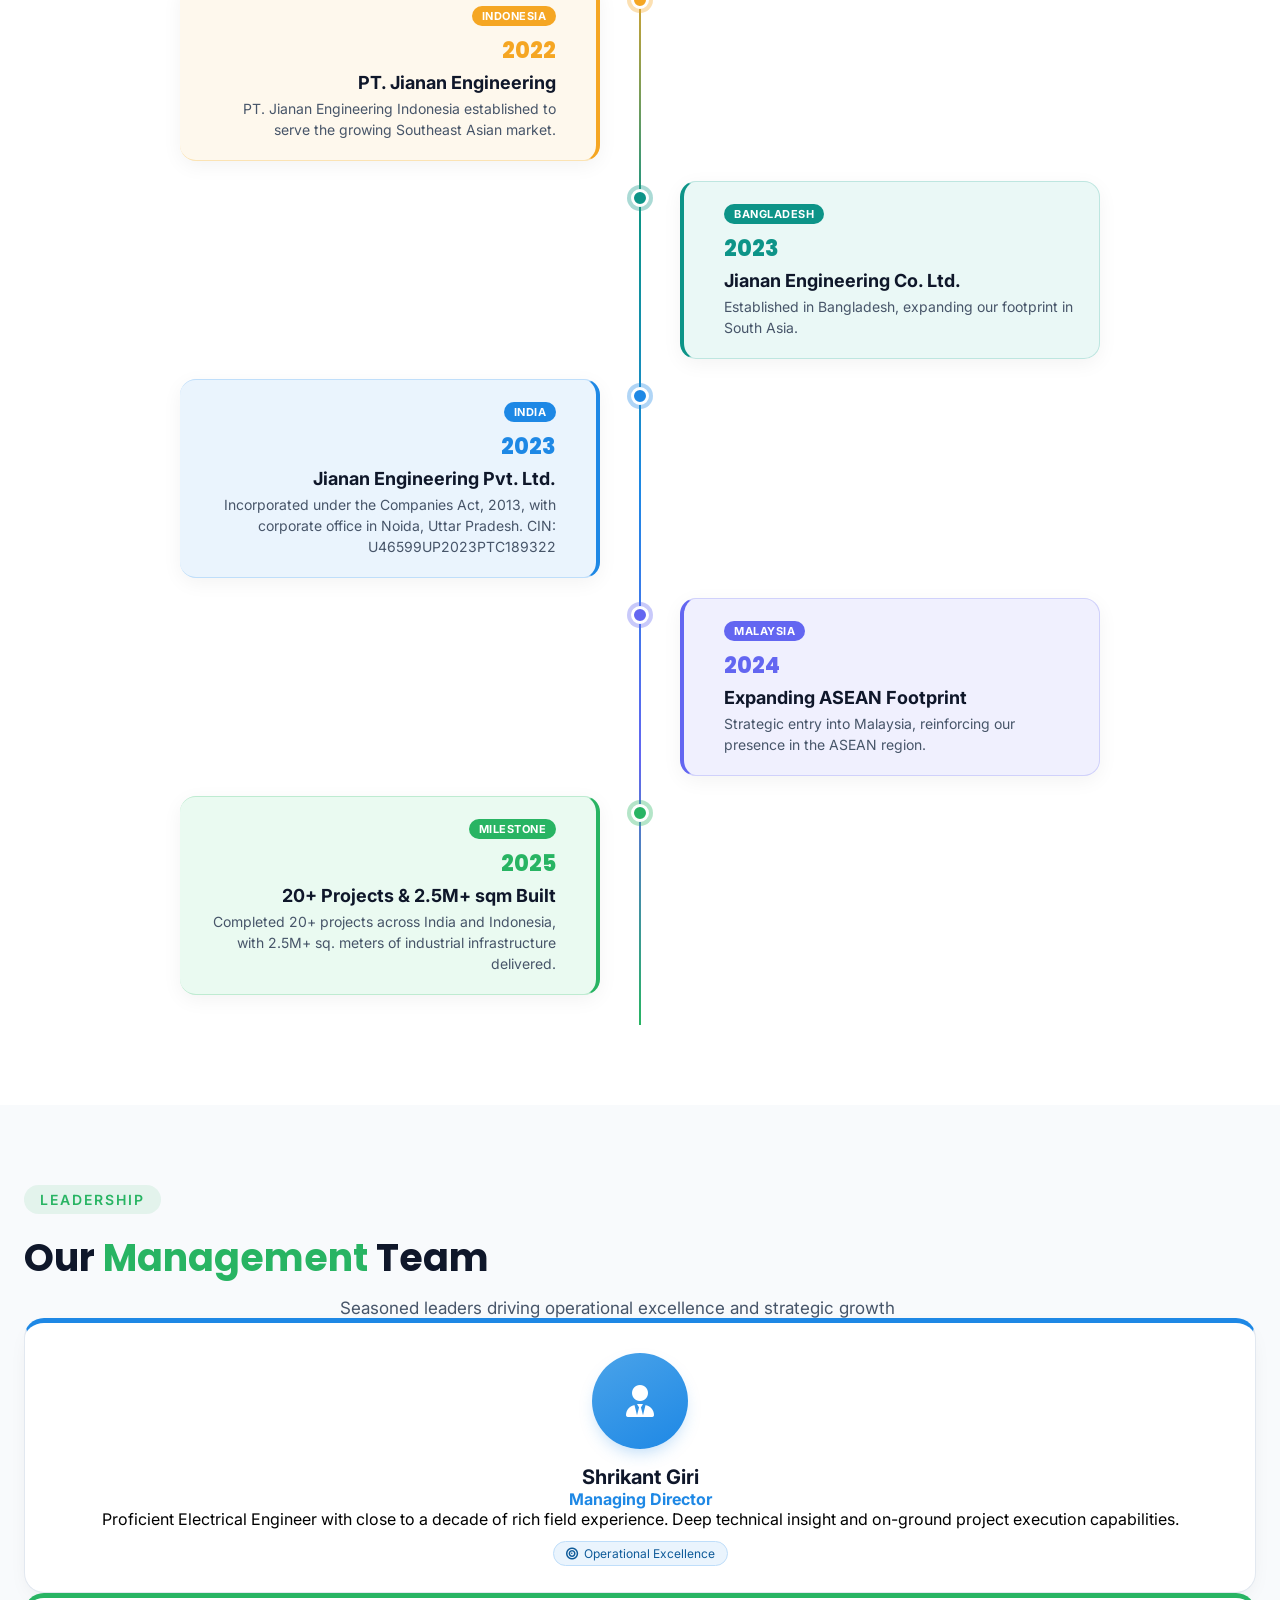
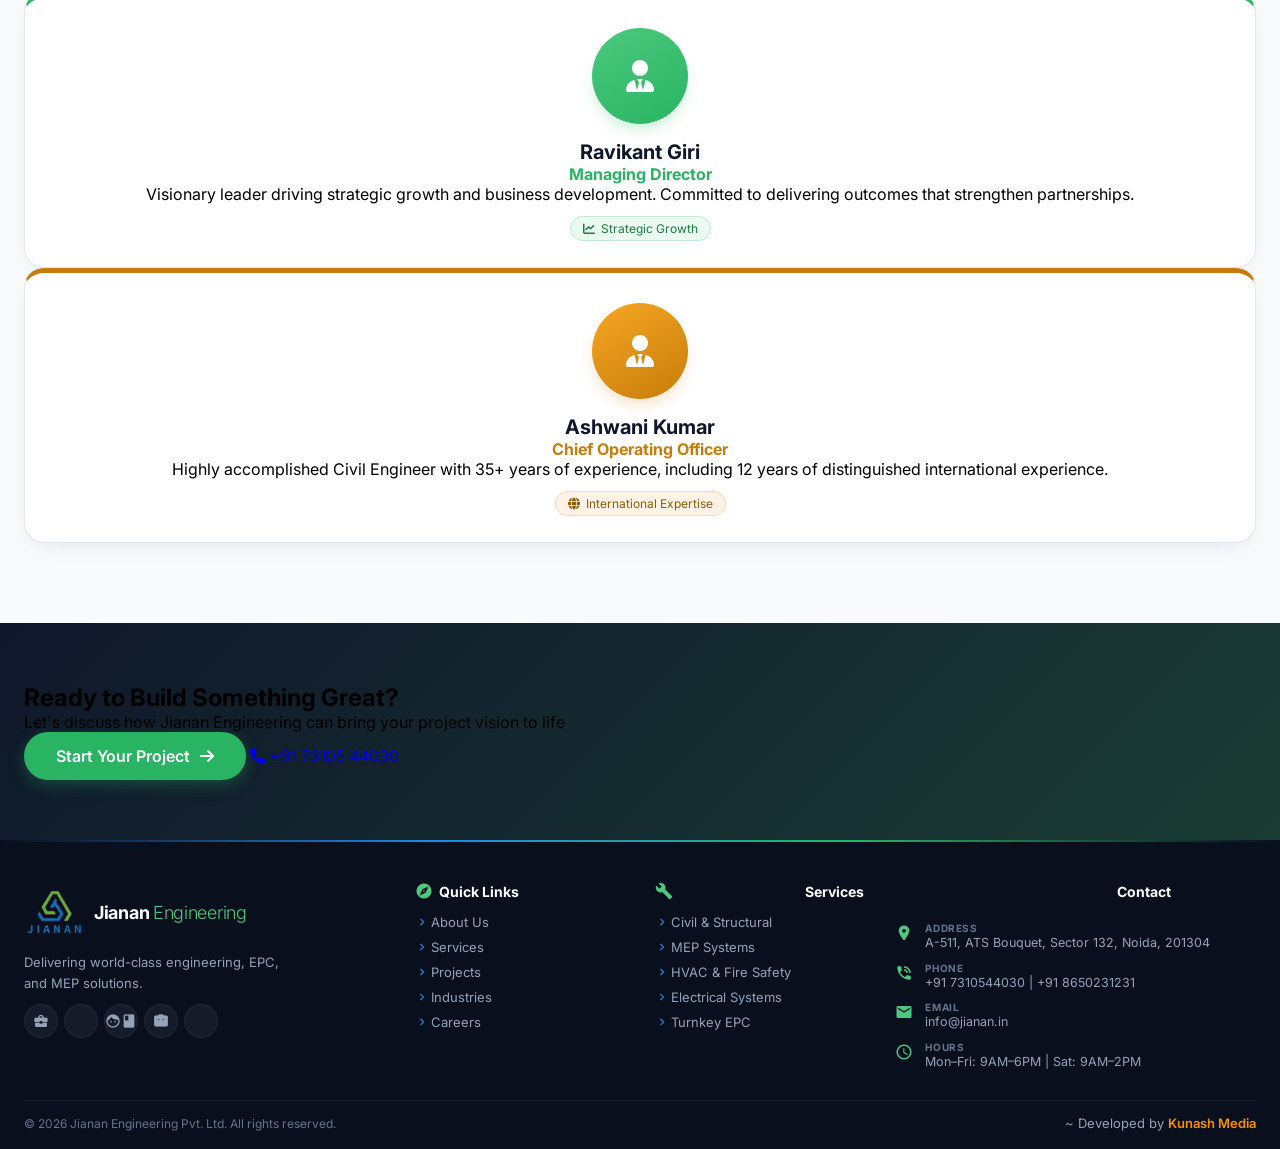
==== commit 9ca567fc: "updated" ====
--- a/about.html
+++ b/about.html
@@ -6,10 +6,10 @@
   <title>About Us – Jianan Engineering | Engineering Excellence Since 2023</title>
   <meta name="description" content="Learn about Jianan Engineering's expertise in EPC, MEP, and industrial infrastructure projects across India, Indonesia, and Bangladesh. Incorporated in 2023, we deliver turnkey solutions with a global approach.">
   <link rel="icon" href="/assets/images/logo.png">
-  
+
   <!-- Tailwind CSS CDN -->
   <script src="https://cdn.tailwindcss.com"></script>
-  
+
   <!-- Centralized Theme Configuration -->
   <script>
     tailwind.config = {
@@ -26,6 +26,26 @@
               light: "#4CC97E",
               dark: "#1E7A43"
             },
+            amber: {
+              DEFAULT: "#F5A623",
+              light: "#FFC670",
+              dark: "#C77D0A"
+            },
+            copper: {
+              DEFAULT: "#C2622D",
+              light: "#DE8A57",
+              dark: "#8F4520"
+            },
+            teal: {
+              DEFAULT: "#0D9488",
+              light: "#3FBDB0",
+              dark: "#08655C"
+            },
+            indigo: {
+              DEFAULT: "#6366F1",
+              light: "#9092F7",
+              dark: "#4547C4"
+            },
             dark: "#0F172A",
             light: "#F8FAFC",
             text: "#475569",
@@ -39,28 +59,28 @@
       }
     }
   </script>
-  
+
   <!-- Google Fonts -->
   <link href="https://fonts.googleapis.com/css2?family=Inter:opsz,wght@14..32,300;400;500;600;700;800&family=Poppins:wght@400;500;600;700;800&display=swap" rel="stylesheet">
   <link rel="stylesheet" href="https://cdnjs.cloudflare.com/ajax/libs/font-awesome/6.0.0-beta3/css/all.min.css">
-  
+
   <style>
     /* ========================================
        GLOBAL STYLES - Shared across all pages
        ======================================== */
-    
+
     * {
       margin: 0;
       padding: 0;
       box-sizing: border-box;
     }
-    
+
     body {
       overflow-x: hidden;
       font-family: 'Inter', sans-serif;
       background-color: #ffffff;
     }
-    
+
     /* Loader Styles */
     .loader {
       position: fixed;
@@ -75,11 +95,9 @@
       justify-content: center;
       transition: opacity 0.8s ease-out;
     }
-    
-    .loader-content {
-      text-align: center;
-    }
-    
+
+    .loader-content { text-align: center; }
+
     .loader-logo {
       width: 80px;
       height: 80px;
@@ -94,7 +112,7 @@
       color: white;
       animation: pulse 1.5s infinite;
     }
-    
+
     .loader-text {
       color: white;
       font-size: 14px;
@@ -102,7 +120,7 @@
       font-weight: 500;
       margin-bottom: 20px;
     }
-    
+
     .loader-bar {
       width: 200px;
       height: 2px;
@@ -111,7 +129,7 @@
       position: relative;
       overflow: hidden;
     }
-    
+
     .loader-bar::after {
       content: '';
       position: absolute;
@@ -122,16 +140,13 @@
       background: linear-gradient(90deg, #1E88E5, #28B463);
       animation: loading 1.5s infinite;
     }
-    
-    @keyframes loading {
-      100% { left: 100%; }
-    }
-    
+
+    @keyframes loading { 100% { left: 100%; } }
     @keyframes pulse {
       0%, 100% { transform: scale(1); opacity: 1; }
       50% { transform: scale(1.05); opacity: 0.9; }
     }
-    
+
     /* Scroll Progress */
     .scroll-progress {
       position: fixed;
@@ -143,7 +158,7 @@
       z-index: 10001;
       transition: width 0.1s ease-out;
     }
-    
+
     /* Back to Top Button */
     .back-to-top {
       position: fixed;
@@ -160,52 +175,26 @@
       visibility: hidden;
       transition: all 0.3s ease;
     }
-    
-    .back-to-top {
-      background: transparent !important;
-      box-shadow: none;
-      padding: 0;
-    }
-    
-    .back-to-top.show {
-      opacity: 1;
-      visibility: visible;
-    }
-    
-    .back-to-top img {
-      width: 60px;
-      height: auto;
-      animation: bounce 2s infinite;
-    }
-    
+
+    .back-to-top { background: transparent !important; box-shadow: none; padding: 0; }
+    .back-to-top.show { opacity: 1; visibility: visible; }
+    .back-to-top img { width: 60px; height: auto; animation: bounce 2s infinite; }
+
     @keyframes bounce {
       0%, 100% { transform: translateY(0); }
       50% { transform: translateY(-10px); }
     }
-    
+
     /* Container */
-    .container {
-      max-width: 1280px;
-      margin: 0 auto;
-      padding: 0 24px;
-    }
-    
+    .container { max-width: 1280px; margin: 0 auto; padding: 0 24px; }
+
     /* Section Styles */
-    .section {
-      padding: 80px 0;
-    }
-    
-    @media (max-width: 768px) {
-      .section {
-        padding: 50px 0;
-      }
-    }
-    
-    .section-header {
-      text-align: center;
-      margin-bottom: 50px;
-    }
-    
+    .section { padding: 80px 0; }
+
+    @media (max-width: 768px) { .section { padding: 50px 0; } }
+
+    .section-header { text-align: center; margin-bottom: 50px; }
+
     .section-tag {
       display: inline-block;
       font-size: 14px;
@@ -218,7 +207,7 @@
       border-radius: 50px;
       margin-bottom: 15px;
     }
-    
+
     .section-title {
       font-size: 38px;
       font-weight: 700;
@@ -226,27 +215,12 @@
       color: #0F172A;
       margin-bottom: 12px;
     }
-    
-    @media (max-width: 768px) {
-      .section-title {
-        font-size: 28px;
-      }
-    }
-    
-    .section-subtitle {
-      font-size: 17px;
-      color: #475569;
-      max-width: 600px;
-      margin: 0 auto;
-    }
-    
-    .text-primary {
-      color: #28B463;
-    }
-    
-    .bg-light {
-      background: #F8FAFC;
-    }
+
+    @media (max-width: 768px) { .section-title { font-size: 28px; } }
+
+    .section-subtitle { font-size: 17px; color: #475569; max-width: 600px; margin: 0 auto; }
+    .text-primary { color: #28B463; }
+    .bg-light { background: #F8FAFC; }
 
     /* Page Hero */
     .page-hero {
@@ -255,7 +229,7 @@
       position: relative;
       overflow: hidden;
     }
-    
+
     .page-hero::before {
       content: '';
       position: absolute;
@@ -266,7 +240,7 @@
       background: radial-gradient(circle, rgba(40,180,99,0.08) 0%, transparent 70%);
       border-radius: 50%;
     }
-    
+
     .page-hero::after {
       content: '';
       position: absolute;
@@ -285,27 +259,20 @@
       gap: 50px;
       align-items: center;
     }
-    
+
     @media (max-width: 768px) {
-      .about-overview-grid {
-        grid-template-columns: 1fr;
-        gap: 35px;
-      }
-    }
-    
+      .about-overview-grid { grid-template-columns: 1fr; gap: 35px; }
+    }
+
     .about-features-list {
       display: grid;
       grid-template-columns: 1fr 1fr;
       gap: 12px;
       margin: 20px 0 30px;
     }
-    
-    @media (max-width: 480px) {
-      .about-features-list {
-        grid-template-columns: 1fr;
-      }
-    }
-    
+
+    @media (max-width: 480px) { .about-features-list { grid-template-columns: 1fr; } }
+
     .about-features-list .feature-item {
       display: flex;
       align-items: center;
@@ -313,246 +280,295 @@
       font-size: 15px;
       color: #334155;
     }
-    
-    .about-features-list .feature-item i {
-      color: #28B463;
-      font-size: 16px;
-    }
-    
-    /* Stats Cards */
+
+    .about-features-list .feature-item i { color: #28B463; font-size: 16px; }
+
+    /* ===== Stats Cards — colored, one hue per metric ===== */
     .stats-grid {
       display: grid;
       grid-template-columns: repeat(4, 1fr);
       gap: 20px;
     }
-    
-    @media (max-width: 768px) {
-      .stats-grid {
-        grid-template-columns: repeat(2, 1fr);
-      }
-    }
-    
+
+    @media (max-width: 768px) { .stats-grid { grid-template-columns: repeat(2, 1fr); } }
+
     .stat-card {
-      background: white;
-      padding: 25px 20px;
-      border-radius: 16px;
+      position: relative;
+      padding: 28px 20px;
+      border-radius: 18px;
       text-align: center;
-      box-shadow: 0 5px 20px rgba(0,0,0,0.05);
-      border: 1px solid #E2E8F0;
+      overflow: hidden;
+      background: linear-gradient(150deg, var(--accent-light) 0%, var(--accent) 100%);
+      box-shadow: 0 10px 25px -8px var(--accent-shadow);
       transition: all 0.3s ease;
     }
-    
+
+    .stat-card::after {
+      content: '';
+      position: absolute;
+      top: -30px;
+      right: -30px;
+      width: 100px;
+      height: 100px;
+      border-radius: 50%;
+      background: rgba(255,255,255,0.15);
+    }
+
     .stat-card:hover {
-      transform: translateY(-5px);
-      box-shadow: 0 15px 35px rgba(40,180,99,0.12);
-      border-color: #28B463;
-    }
-    
+      transform: translateY(-6px);
+      box-shadow: 0 18px 35px -8px var(--accent-shadow);
+    }
+
     .stat-number {
-      font-size: 36px;
+      position: relative;
+      font-size: 38px;
       font-weight: 800;
-      color: #28B463;
+      color: #ffffff;
       font-family: 'Poppins', sans-serif;
       line-height: 1;
-      margin-bottom: 5px;
-    }
-    
+      margin-bottom: 6px;
+      text-shadow: 0 2px 8px rgba(0,0,0,0.15);
+    }
+
     .stat-label {
+      position: relative;
       font-size: 13px;
-      color: #64748B;
-      font-weight: 500;
+      color: rgba(255,255,255,0.92);
+      font-weight: 600;
       letter-spacing: 0.5px;
     }
 
-    /* Value Cards */
+    /* ===== Value Cards — cycling engineering-discipline palette ===== */
     .values-grid {
       display: grid;
       grid-template-columns: repeat(4, 1fr);
       gap: 25px;
     }
-    
-    @media (max-width: 1024px) {
-      .values-grid {
-        grid-template-columns: repeat(2, 1fr);
-      }
-    }
-    
-    @media (max-width: 480px) {
-      .values-grid {
-        grid-template-columns: 1fr;
-      }
-    }
-    
+
+    @media (max-width: 1024px) { .values-grid { grid-template-columns: repeat(2, 1fr); } }
+    @media (max-width: 480px) { .values-grid { grid-template-columns: 1fr; } }
+
     .value-card {
-      background: white;
-      padding: 30px 25px;
+      position: relative;
+      background: var(--accent-tint);
+      padding: 32px 25px 26px;
       border-radius: 20px;
       text-align: center;
-      border: 1px solid #E2E8F0;
+      border: 1px solid var(--accent-border);
+      border-top: 4px solid var(--accent);
       transition: all 0.3s ease;
     }
-    
+
     .value-card:hover {
       transform: translateY(-6px);
-      box-shadow: 0 15px 35px rgba(0,0,0,0.08);
-      border-color: #28B463;
-    }
-    
+      box-shadow: 0 18px 35px -10px var(--accent-shadow);
+      border-color: var(--accent);
+    }
+
     .value-icon {
       width: 65px;
       height: 65px;
-      background: linear-gradient(135deg, rgba(40,180,99,0.1), rgba(30,136,229,0.05));
+      background: var(--accent);
       border-radius: 18px;
       display: flex;
       align-items: center;
       justify-content: center;
       margin: 0 auto 18px;
-    }
-    
-    .value-icon i {
-      font-size: 30px;
-      color: #28B463;
-    }
-    
-    .value-card h3 {
-      font-size: 18px;
-      font-weight: 700;
-      margin-bottom: 8px;
-      color: #0F172A;
-    }
-    
-    .value-card p {
-      color: #475569;
-      font-size: 14px;
-      line-height: 1.5;
-    }
-
-    /* Journey Timeline */
+      box-shadow: 0 8px 18px -6px var(--accent-shadow);
+    }
+
+    .value-icon i { font-size: 28px; color: #ffffff; }
+    .value-card h3 { font-size: 18px; font-weight: 700; margin-bottom: 8px; color: #0F172A; }
+    .value-card p { color: #475569; font-size: 14px; line-height: 1.5; }
+
+    /* ===== Journey Timeline — colored per market/country ===== */
     .timeline {
       position: relative;
       max-width: 1000px;
       margin: 0 auto;
       padding: 20px 0;
     }
-    
+
     .timeline::after {
       content: '';
       position: absolute;
       width: 2px;
-      background: linear-gradient(180deg, #28B463, #1E88E5);
+      background: linear-gradient(180deg, #F5A623, #0D9488, #1E88E5, #6366F1, #28B463);
       top: 0;
       bottom: 0;
       left: 50%;
       margin-left: -1px;
     }
-    
-    .timeline-item {
-      padding: 10px 40px;
-      position: relative;
-      width: 50%;
-    }
-    
-    .timeline-item:nth-child(odd) {
-      left: 0;
-    }
-    
-    .timeline-item:nth-child(even) {
-      left: 50%;
-    }
-    
-    .timeline-item:nth-child(odd) .timeline-content {
-      text-align: right;
-      padding-right: 40px;
-    }
-    
-    .timeline-item:nth-child(even) .timeline-content {
-      text-align: left;
-      padding-left: 40px;
-    }
-    
+
+    .timeline-item { padding: 10px 40px; position: relative; width: 50%; }
+    .timeline-item:nth-child(odd) { left: 0; }
+    .timeline-item:nth-child(even) { left: 50%; }
+    .timeline-item:nth-child(odd) .timeline-content { text-align: right; padding-right: 40px; }
+    .timeline-item:nth-child(even) .timeline-content { text-align: left; padding-left: 40px; }
+
     .timeline-dot {
       position: absolute;
       width: 18px;
       height: 18px;
-      background: #28B463;
+      background: var(--accent);
       border: 3px solid white;
       border-radius: 50%;
       top: 18px;
       z-index: 1;
-      box-shadow: 0 0 0 4px rgba(40,180,99,0.15);
-    }
-    
-    .timeline-item:nth-child(odd) .timeline-dot {
-      right: -9px;
-    }
-    
-    .timeline-item:nth-child(even) .timeline-dot {
-      left: -9px;
-    }
-    
+      box-shadow: 0 0 0 4px var(--accent-shadow);
+    }
+
+    .timeline-item:nth-child(odd) .timeline-dot { right: -9px; }
+    .timeline-item:nth-child(even) .timeline-dot { left: -9px; }
+
     .timeline-content {
       padding: 20px 25px;
-      background: white;
+      background: var(--accent-tint);
       border-radius: 16px;
       box-shadow: 0 5px 20px rgba(0,0,0,0.05);
-      border: 1px solid #E2E8F0;
+      border: 1px solid var(--accent-border);
+      border-left: 4px solid var(--accent);
       transition: all 0.3s ease;
     }
-    
+
+    .timeline-item:nth-child(odd) .timeline-content { border-left: none; border-right: 4px solid var(--accent); }
+
     .timeline-content:hover {
-      box-shadow: 0 10px 30px rgba(40,180,99,0.1);
-      border-color: #28B463;
-    }
-    
+      box-shadow: 0 12px 30px -8px var(--accent-shadow);
+      border-color: var(--accent);
+      transform: translateY(-2px);
+    }
+
     .timeline-year {
       font-size: 22px;
       font-weight: 800;
-      color: #28B463;
+      color: var(--accent);
       margin-bottom: 5px;
       font-family: 'Poppins', sans-serif;
     }
-    
-    .timeline-content h3 {
-      font-size: 18px;
+
+    .timeline-content h3 { font-size: 18px; font-weight: 700; color: #0F172A; margin-bottom: 5px; }
+    .timeline-content p { color: #475569; font-size: 14px; line-height: 1.5; }
+
+    .timeline-market-tag {
+      display: inline-block;
+      font-size: 11px;
       font-weight: 700;
-      color: #0F172A;
-      margin-bottom: 5px;
-    }
-    
-    .timeline-content p {
-      color: #475569;
-      font-size: 14px;
-      line-height: 1.5;
-    }
-    
+      letter-spacing: 0.5px;
+      text-transform: uppercase;
+      color: #fff;
+      background: var(--accent);
+      padding: 3px 10px;
+      border-radius: 50px;
+      margin-bottom: 8px;
+    }
+
     @media (max-width: 768px) {
-      .timeline::after {
-        left: 25px;
-      }
-      .timeline-item {
-        width: 100%;
-        padding-left: 60px;
-        padding-right: 20px;
-      }
-      .timeline-item:nth-child(odd) {
-        left: 0;
-      }
-      .timeline-item:nth-child(even) {
-        left: 0;
-      }
-      .timeline-item:nth-child(odd) .timeline-content {
-        text-align: left;
-        padding-right: 20px;
-        padding-left: 0;
-      }
-      .timeline-item:nth-child(even) .timeline-content {
-        padding-left: 0;
-      }
-      .timeline-dot {
-        left: 16px !important;
-        right: auto !important;
-      }
-    }
+      .timeline::after { left: 25px; }
+      .timeline-item { width: 100%; padding-left: 60px; padding-right: 20px; }
+      .timeline-item:nth-child(odd) { left: 0; }
+      .timeline-item:nth-child(even) { left: 0; }
+      .timeline-item:nth-child(odd) .timeline-content { text-align: left; padding-right: 20px; padding-left: 0; border-right: none; border-left: 4px solid var(--accent); }
+      .timeline-item:nth-child(even) .timeline-content { padding-left: 0; }
+      .timeline-dot { left: 16px !important; right: auto !important; }
+    }
+
+    /* ===== Leadership Cards — colored top bar per focus area ===== */
+    .leader-card {
+      position: relative;
+      background: #fff;
+      padding: 30px 24px 26px;
+      border-radius: 20px;
+      text-align: center;
+      border: 1px solid #E2E8F0;
+      border-top: 5px solid var(--accent);
+      box-shadow: 0 8px 24px -12px rgba(15,23,42,0.15);
+      transition: all 0.3s ease;
+    }
+
+    .leader-card:hover {
+      transform: translateY(-6px);
+      box-shadow: 0 18px 35px -10px var(--accent-shadow);
+    }
+
+    .leader-avatar {
+      width: 96px;
+      height: 96px;
+      border-radius: 50%;
+      display: flex;
+      align-items: center;
+      justify-content: center;
+      margin: 0 auto 16px;
+      background: linear-gradient(150deg, var(--accent-light), var(--accent));
+      box-shadow: 0 8px 18px -6px var(--accent-shadow);
+    }
+
+    .leader-avatar i { font-size: 32px; color: #fff; }
+    .leader-card h4 { font-size: 20px; font-weight: 700; color: #0F172A; }
+    .leader-card .leader-role { color: var(--accent); font-weight: 700; }
+    .leader-card .leader-focus {
+      display: inline-flex;
+      align-items: center;
+      gap: 6px;
+      font-size: 12px;
+      color: var(--accent-dark);
+      background: var(--accent-tint);
+      border: 1px solid var(--accent-border);
+      padding: 4px 12px;
+      border-radius: 50px;
+      margin-top: 12px;
+    }
+
+    /* ===== Vision & Mission Cards ===== */
+    .pillar-card {
+      position: relative;
+      padding: 44px 36px;
+      border-radius: 22px;
+      text-align: center;
+      color: #fff;
+      background: linear-gradient(150deg, var(--accent-light) 0%, var(--accent-dark) 100%);
+      box-shadow: 0 16px 40px -14px var(--accent-shadow);
+      overflow: hidden;
+    }
+
+    .pillar-card::before {
+      content: '';
+      position: absolute;
+      top: -60px;
+      right: -60px;
+      width: 180px;
+      height: 180px;
+      border-radius: 50%;
+      background: rgba(255,255,255,0.1);
+    }
+
+    .pillar-card::after {
+      content: '';
+      position: absolute;
+      bottom: -50px;
+      left: -30px;
+      width: 140px;
+      height: 140px;
+      border-radius: 50%;
+      background: rgba(255,255,255,0.08);
+    }
+
+    .pillar-icon {
+      position: relative;
+      width: 72px;
+      height: 72px;
+      background: rgba(255,255,255,0.18);
+      border: 1px solid rgba(255,255,255,0.35);
+      border-radius: 50%;
+      display: flex;
+      align-items: center;
+      justify-content: center;
+      margin: 0 auto 22px;
+    }
+
+    .pillar-icon i { font-size: 30px; color: #fff; }
+    .pillar-card h3 { position: relative; font-size: 24px; font-weight: 700; margin-bottom: 12px; }
+    .pillar-card p { position: relative; color: rgba(255,255,255,0.92); }
 
     /* CTA Buttons */
     .btn-primary {
@@ -568,14 +584,14 @@
       transition: all 0.3s ease;
       box-shadow: 0 5px 15px rgba(40,180,99,0.3);
     }
-    
+
     .btn-primary:hover {
       background: #1E7A43;
       transform: translateY(-2px);
       box-shadow: 0 8px 25px rgba(40,180,99,0.4);
       gap: 14px;
     }
-    
+
     .btn-outline {
       display: inline-flex;
       align-items: center;
@@ -589,12 +605,8 @@
       text-decoration: none;
       transition: all 0.3s ease;
     }
-    
-    .btn-outline:hover {
-      background: #28B463;
-      color: white;
-      transform: translateY(-2px);
-    }
+
+    .btn-outline:hover { background: #28B463; color: white; transform: translateY(-2px); }
   </style>
 </head>
 <body>
@@ -611,18 +623,41 @@
 <div id="navbar-container"></div>
 
 <main>
-  <!-- Page Hero -->
-  <section class="page-hero">
+  
+<!-- Page Hero - About Us (Larger with Background Image) -->
+<section class="page-hero relative flex items-center justify-center overflow-hidden" style="background: linear-gradient(135deg, rgba(15,23,42,0.88), rgba(26,60,52,0.85)), url('assets/images/Hero_b_1.png'); background-size: cover; background-position: center; background-attachment: fixed; min-height: 480px; padding: 120px 0 80px;">
+    <!-- Decorative background elements -->
+    <div class="absolute top-20 right-20 w-72 h-72 bg-emerald-500/10 rounded-full blur-3xl"></div>
+    <div class="absolute bottom-20 left-20 w-80 h-80 bg-blue-500/10 rounded-full blur-3xl"></div>
+    <div class="absolute inset-0 bg-[url('[data-uri]')] opacity-50"></div>
+    
     <div class="container relative z-10">
-      <div class="text-center text-white">
-        <span class="inline-block text-emerald-400 font-semibold text-sm tracking-widest uppercase bg-white/10 px-4 py-1.5 rounded-full mb-4">✦ About Us</span>
-        <h1 class="text-4xl md:text-5xl lg:text-6xl font-bold font-heading mb-4">Engineering <span class="text-emerald-400">Excellence</span> Since 2023</h1>
-        <p class="text-lg md:text-xl text-gray-300 max-w-2xl mx-auto">Global M&E engineering, turnkey solutions, and trusted partnerships across Asia</p>
-      </div>
+        <div class="text-center text-white">
+            <!-- Badge -->
+            <span class="inline-block text-emerald-400 font-semibold text-sm sm:text-base tracking-widest uppercase bg-white/10 backdrop-blur-sm px-5 py-2 rounded-full mb-5 border border-white/10">✦ About Us</span>
+            
+            <!-- Heading -->
+            <h1 class="text-4xl sm:text-5xl md:text-6xl lg:text-7xl font-bold font-heading mb-4 leading-tight" style="text-shadow: 0 2px 20px rgba(0,0,0,0.4);">
+                Engineering <span class="text-emerald-400" style="text-shadow: 0 0 40px rgba(16,185,129,0.3);">Excellence</span> <br class="hidden sm:block"/>Since 2023
+            </h1>
+            
+            <!-- Subtitle -->
+            <p class="text-base sm:text-lg md:text-xl lg:text-2xl text-gray-200 max-w-2xl mx-auto leading-relaxed" style="text-shadow: 0 2px 10px rgba(0,0,0,0.5);">Global M&E engineering, turnkey solutions, and trusted partnerships across Asia</p>
+            
+            <!-- CTA Buttons -->
+            <div class="mt-6 flex flex-wrap gap-3.5 justify-center">
+                <a href="#contact" class="inline-flex items-center gap-2 bg-emerald-500 hover:bg-emerald-600 text-white font-semibold px-7 py-2.5 rounded-full transition-all duration-300 transform hover:scale-105 shadow-lg shadow-emerald-500/30 text-sm sm:text-base">
+                    Get in Touch <i class="fas fa-arrow-right text-xs"></i>
+                </a>
+                <a href="#team" class="inline-flex items-center gap-2 border-2 border-white/60 hover:bg-white/10 text-white font-semibold px-7 py-2.5 rounded-full transition-all duration-300 backdrop-blur-sm text-sm sm:text-base">
+                    Meet Our Team <i class="fas fa-users text-xs"></i>
+                </a>
+            </div>
+        </div>
     </div>
-  </section>
-
-  <!-- Company Overview – updated from PPT -->
+</section>
+
+  <!-- Company Overview -->
   <section class="section">
     <div class="container">
       <div class="about-overview-grid">
@@ -632,7 +667,7 @@
           <h2 class="text-3xl md:text-4xl font-heading font-bold mb-4">Global Expertise, <span class="text-primary">Local Execution</span></h2>
           <p class="text-text leading-relaxed mb-4"><strong>Jianan Engineering Pvt. Ltd.</strong> is an Indian company incorporated under the Companies Act, 2013, with its corporate office in Noida, Uttar Pradesh. As an associate of Jianan Engineering Co., we bring international engineering expertise to the Indian market.</p>
           <p class="text-text leading-relaxed mb-4">We deliver turnkey, EPC and EPCM projects with a strong focus on good engineering practices, disciplined execution and quality assurance. Our design and engineering capabilities are supported by modern computer-aided tools, enabling reliable delivery and lasting client satisfaction.</p>
-          
+
           <div class="about-features-list">
             <div class="feature-item"><i class="fas fa-check-circle"></i> CIN: U46599UP2023PTC189322</div>
             <div class="feature-item"><i class="fas fa-check-circle"></i> ISO 9001:2015, 14001:2015, 45001:2018</div>
@@ -641,13 +676,13 @@
             <div class="feature-item"><i class="fas fa-check-circle"></i> 94+ Professionals</div>
             <div class="feature-item"><i class="fas fa-check-circle"></i> 6 Key Qualifications</div>
           </div>
-          
+
           <div class="flex flex-wrap gap-4">
             <a href="contact.html" class="btn-primary">Get In Touch <i class="fas fa-arrow-right"></i></a>
             <a href="projects.html" class="btn-outline">View Our Work</a>
           </div>
         </div>
-        
+
         <!-- Right Image -->
         <div>
           <img src="https://images.pexels.com/photos/3183197/pexels-photo-3183197.jpeg?auto=compress&cs=tinysrgb&w=800" alt="Jianan Engineering Global Projects" class="rounded-2xl shadow-2xl w-full h-[400px] object-cover">
@@ -656,29 +691,25 @@
     </div>
   </section>
 
-  <!-- Vision & Mission – from PPT -->
+  <!-- Vision & Mission -->
   <section class="section bg-light">
     <div class="container">
       <div class="grid md:grid-cols-2 gap-8">
-        <div class="bg-white p-10 rounded-2xl shadow-lg text-center border border-gray-100 hover:shadow-xl transition-shadow">
-          <div class="w-20 h-20 bg-emerald-50 rounded-full flex items-center justify-center mx-auto mb-6">
-            <i class="fas fa-eye text-3xl text-primary"></i>
-          </div>
-          <h3 class="text-2xl font-bold mb-3">Our Vision</h3>
-          <p class="text-text">To become a pioneer in Turnkey engineering, servicing the manufacturing and resources sector. We deliver complete Engineering Solutions – from designing to completion.</p>
-        </div>
-        <div class="bg-white p-10 rounded-2xl shadow-lg text-center border border-gray-100 hover:shadow-xl transition-shadow">
-          <div class="w-20 h-20 bg-emerald-50 rounded-full flex items-center justify-center mx-auto mb-6">
-            <i class="fas fa-bullseye text-3xl text-primary"></i>
-          </div>
-          <h3 class="text-2xl font-bold mb-3">Our Mission</h3>
-          <p class="text-text">To inspire customer confidence through the delivery of excellent service, becoming the most trusted source of advice on process engineering and employing the most highly respected, well-trained engineers and consultants.</p>
+        <div class="pillar-card" style="--accent-light:#4AA3E9; --accent-dark:#0F5B99; --accent-shadow:rgba(30,136,229,0.35);">
+          <div class="pillar-icon"><i class="fas fa-eye"></i></div>
+          <h3>Our Vision</h3>
+          <p>To become a pioneer in Turnkey engineering, servicing the manufacturing and resources sector. We deliver complete Engineering Solutions – from designing to completion.</p>
+        </div>
+        <div class="pillar-card" style="--accent-light:#4CC97E; --accent-dark:#1E7A43; --accent-shadow:rgba(40,180,99,0.35);">
+          <div class="pillar-icon"><i class="fas fa-bullseye"></i></div>
+          <h3>Our Mission</h3>
+          <p>To inspire customer confidence through the delivery of excellent service, becoming the most trusted source of advice on process engineering and employing the most highly respected, well-trained engineers and consultants.</p>
         </div>
       </div>
     </div>
   </section>
 
-  <!-- Company Stats – from PPT: 20 projects, 2.5M+ sqm, 94 professionals, 4 countries -->
+  <!-- Company Stats -->
   <section class="section" style="padding: 60px 0;">
     <div class="container">
       <div class="text-center mb-12">
@@ -686,19 +717,19 @@
         <p class="section-subtitle">Delivering excellence across Asia</p>
       </div>
       <div class="stats-grid">
-        <div class="stat-card">
+        <div class="stat-card" style="--accent-light:#4AA3E9; --accent:#1E88E5; --accent-shadow:rgba(30,136,229,0.45);">
           <div class="stat-number" data-target="20">0</div>
           <div class="stat-label">Total Projects</div>
         </div>
-        <div class="stat-card">
+        <div class="stat-card" style="--accent-light:#F5A623; --accent:#C77D0A; --accent-shadow:rgba(197,125,10,0.45);">
           <div class="stat-number" data-target="2.5">0M+</div>
           <div class="stat-label">Sq. Meters Built</div>
         </div>
-        <div class="stat-card">
+        <div class="stat-card" style="--accent-light:#4CC97E; --accent:#1E7A43; --accent-shadow:rgba(30,122,67,0.45);">
           <div class="stat-number" data-target="94">0</div>
           <div class="stat-label">Professionals</div>
         </div>
-        <div class="stat-card">
+        <div class="stat-card" style="--accent-light:#9092F7; --accent:#6366F1; --accent-shadow:rgba(99,102,241,0.45);">
           <div class="stat-number" data-target="4">0</div>
           <div class="stat-label">Countries</div>
         </div>
@@ -706,7 +737,7 @@
     </div>
   </section>
 
-  <!-- Core Values – from PPT -->
+  <!-- Core Values -->
   <section class="section bg-light">
     <div class="container">
       <div class="text-center mb-12">
@@ -715,32 +746,32 @@
         <p class="section-subtitle">The principles that guide everything we do</p>
       </div>
       <div class="values-grid">
-        <div class="value-card">
+        <div class="value-card" style="--accent:#1E88E5; --accent-tint:#EAF4FD; --accent-border:#BFDEFA; --accent-shadow:rgba(30,136,229,0.3);">
           <div class="value-icon"><i class="fas fa-users"></i></div>
           <h3>Customer Focus</h3>
           <p>Understanding and exceeding client expectations</p>
         </div>
-        <div class="value-card">
+        <div class="value-card" style="--accent:#28B463; --accent-tint:#EAFAF1; --accent-border:#BEEBD1; --accent-shadow:rgba(40,180,99,0.3);">
           <div class="value-icon"><i class="fas fa-cogs"></i></div>
           <h3>Process Driven</h3>
           <p>Systematic execution with quality controls</p>
         </div>
-        <div class="value-card">
+        <div class="value-card" style="--accent:#C77D0A; --accent-tint:#FDF3E4; --accent-border:#F6DBAE; --accent-shadow:rgba(199,125,10,0.3);">
           <div class="value-icon"><i class="fas fa-handshake"></i></div>
           <h3>Employee Commitment</h3>
           <p>Investing in our team's growth and development</p>
         </div>
-        <div class="value-card">
+        <div class="value-card" style="--accent:#0D9488; --accent-tint:#E6F7F5; --accent-border:#B7E7E1; --accent-shadow:rgba(13,148,136,0.3);">
           <div class="value-icon"><i class="fas fa-chart-line"></i></div>
           <h3>Continual Improvement</h3>
           <p>Always learning and evolving our practices</p>
         </div>
-        <div class="value-card">
+        <div class="value-card" style="--accent:#6366F1; --accent-tint:#EFEFFE; --accent-border:#CBCCFB; --accent-shadow:rgba(99,102,241,0.3);">
           <div class="value-icon"><i class="fas fa-rocket"></i></div>
           <h3>Passion for Growth</h3>
           <p>Driving innovation and expansion</p>
         </div>
-        <div class="value-card">
+        <div class="value-card" style="--accent:#C2622D; --accent-tint:#FBEEE6; --accent-border:#EFC9AF; --accent-shadow:rgba(194,98,45,0.3);">
           <div class="value-icon"><i class="fas fa-heart"></i></div>
           <h3>Respect to All</h3>
           <p>Valuing every individual's contribution</p>
@@ -749,7 +780,7 @@
     </div>
   </section>
 
-  <!-- Journey Timeline – updated with PPT milestones -->
+  <!-- Journey Timeline — color-coded by market -->
   <section class="section">
     <div class="container">
       <div class="text-center mb-12">
@@ -757,49 +788,54 @@
         <h2 class="section-title">The <span class="text-primary">Jianan</span> Story</h2>
         <p class="section-subtitle">Strategic expansion across key South and Southeast Asian markets</p>
       </div>
-      
+
       <div class="timeline">
-        <div class="timeline-item">
+        <div class="timeline-item" style="--accent:#F5A623; --accent-tint:#FEF8ED; --accent-border:#FBE3B4; --accent-shadow:rgba(245,166,35,0.35);">
           <div class="timeline-dot"></div>
           <div class="timeline-content">
+            <span class="timeline-market-tag">Indonesia</span>
             <div class="timeline-year">2022</div>
-            <h3>Indonesia – PT. Jianan Engineering</h3>
+            <h3>PT. Jianan Engineering</h3>
             <p>PT. Jianan Engineering Indonesia established to serve the growing Southeast Asian market.</p>
           </div>
         </div>
-        
-        <div class="timeline-item">
+
+        <div class="timeline-item" style="--accent:#0D9488; --accent-tint:#EAF8F6; --accent-border:#BEE6E0; --accent-shadow:rgba(13,148,136,0.35);">
           <div class="timeline-dot"></div>
           <div class="timeline-content">
+            <span class="timeline-market-tag">Bangladesh</span>
             <div class="timeline-year">2023</div>
-            <h3>Bangladesh – Jianan Engineering Co. Ltd.</h3>
+            <h3>Jianan Engineering Co. Ltd.</h3>
             <p>Established in Bangladesh, expanding our footprint in South Asia.</p>
           </div>
         </div>
-        
-        <div class="timeline-item">
+
+        <div class="timeline-item" style="--accent:#1E88E5; --accent-tint:#EAF4FD; --accent-border:#BFDEFA; --accent-shadow:rgba(30,136,229,0.35);">
           <div class="timeline-dot"></div>
           <div class="timeline-content">
+            <span class="timeline-market-tag">India</span>
             <div class="timeline-year">2023</div>
-            <h3>India – Jianan Engineering Pvt. Ltd.</h3>
+            <h3>Jianan Engineering Pvt. Ltd.</h3>
             <p>Incorporated under the Companies Act, 2013, with corporate office in Noida, Uttar Pradesh. CIN: U46599UP2023PTC189322</p>
           </div>
         </div>
-        
-        <div class="timeline-item">
+
+        <div class="timeline-item" style="--accent:#6366F1; --accent-tint:#F0F0FE; --accent-border:#D0D1FB; --accent-shadow:rgba(99,102,241,0.35);">
           <div class="timeline-dot"></div>
           <div class="timeline-content">
+            <span class="timeline-market-tag">Malaysia</span>
             <div class="timeline-year">2024</div>
-            <h3>Malaysia – Expanding ASEAN footprint</h3>
+            <h3>Expanding ASEAN Footprint</h3>
             <p>Strategic entry into Malaysia, reinforcing our presence in the ASEAN region.</p>
           </div>
         </div>
-        
-        <div class="timeline-item">
+
+        <div class="timeline-item" style="--accent:#28B463; --accent-tint:#EAFAF1; --accent-border:#BEEBD1; --accent-shadow:rgba(40,180,99,0.35);">
           <div class="timeline-dot"></div>
           <div class="timeline-content">
+            <span class="timeline-market-tag">Milestone</span>
             <div class="timeline-year">2025</div>
-            <h3>20+ Projects & 2.5M+ sqm built</h3>
+            <h3>20+ Projects &amp; 2.5M+ sqm Built</h3>
             <p>Completed 20+ projects across India and Indonesia, with 2.5M+ sq. meters of industrial infrastructure delivered.</p>
           </div>
         </div>
@@ -807,7 +843,7 @@
     </div>
   </section>
 
-  <!-- Leadership Team – from PPT -->
+  <!-- Leadership Team -->
   <section class="section bg-light">
     <div class="container">
       <div class="text-center mb-12">
@@ -816,32 +852,26 @@
         <p class="section-subtitle">Seasoned leaders driving operational excellence and strategic growth</p>
       </div>
       <div class="grid md:grid-cols-3 gap-6">
-        <div class="bg-white p-6 rounded-2xl shadow-lg text-center border border-gray-100">
-          <div class="w-24 h-24 bg-emerald-100 rounded-full flex items-center justify-center mx-auto mb-4">
-            <i class="fas fa-user-tie text-3xl text-primary"></i>
-          </div>
-          <h4 class="text-xl font-bold">Shrikant Giri</h4>
-          <p class="text-primary font-semibold">Managing Director</p>
+        <div class="leader-card" style="--accent:#1E88E5; --accent-light:#4AA3E9; --accent-dark:#0F5B99; --accent-tint:#EAF4FD; --accent-border:#BFDEFA; --accent-shadow:rgba(30,136,229,0.35);">
+          <div class="leader-avatar"><i class="fas fa-user-tie"></i></div>
+          <h4>Shrikant Giri</h4>
+          <p class="leader-role">Managing Director</p>
           <p class="text-sm text-text mt-2">Proficient Electrical Engineer with close to a decade of rich field experience. Deep technical insight and on-ground project execution capabilities.</p>
-          <p class="text-xs text-gray-500 mt-2"><i class="fas fa-bullseye text-primary"></i> Focus: Operational Excellence</p>
-        </div>
-        <div class="bg-white p-6 rounded-2xl shadow-lg text-center border border-gray-100">
-          <div class="w-24 h-24 bg-emerald-100 rounded-full flex items-center justify-center mx-auto mb-4">
-            <i class="fas fa-user-tie text-3xl text-primary"></i>
-          </div>
-          <h4 class="text-xl font-bold">Ravikant Giri</h4>
-          <p class="text-primary font-semibold">Managing Director</p>
+          <span class="leader-focus"><i class="fas fa-bullseye"></i> Operational Excellence</span>
+        </div>
+        <div class="leader-card" style="--accent:#28B463; --accent-light:#4CC97E; --accent-dark:#1E7A43; --accent-tint:#EAFAF1; --accent-border:#BEEBD1; --accent-shadow:rgba(40,180,99,0.35);">
+          <div class="leader-avatar"><i class="fas fa-user-tie"></i></div>
+          <h4>Ravikant Giri</h4>
+          <p class="leader-role">Managing Director</p>
           <p class="text-sm text-text mt-2">Visionary leader driving strategic growth and business development. Committed to delivering outcomes that strengthen partnerships.</p>
-          <p class="text-xs text-gray-500 mt-2"><i class="fas fa-chart-line text-primary"></i> Focus: Strategic Growth</p>
-        </div>
-        <div class="bg-white p-6 rounded-2xl shadow-lg text-center border border-gray-100">
-          <div class="w-24 h-24 bg-emerald-100 rounded-full flex items-center justify-center mx-auto mb-4">
-            <i class="fas fa-user-tie text-3xl text-primary"></i>
-          </div>
-          <h4 class="text-xl font-bold">Ashwani Kumar</h4>
-          <p class="text-primary font-semibold">Chief Operating Officer</p>
+          <span class="leader-focus"><i class="fas fa-chart-line"></i> Strategic Growth</span>
+        </div>
+        <div class="leader-card" style="--accent:#C77D0A; --accent-light:#F5A623; --accent-dark:#8F5C08; --accent-tint:#FDF3E4; --accent-border:#F6DBAE; --accent-shadow:rgba(199,125,10,0.35);">
+          <div class="leader-avatar"><i class="fas fa-user-tie"></i></div>
+          <h4>Ashwani Kumar</h4>
+          <p class="leader-role">Chief Operating Officer</p>
           <p class="text-sm text-text mt-2">Highly accomplished Civil Engineer with 35+ years of experience, including 12 years of distinguished international experience.</p>
-          <p class="text-xs text-gray-500 mt-2"><i class="fas fa-globe text-primary"></i> Focus: International Expertise</p>
+          <span class="leader-focus"><i class="fas fa-globe"></i> International Expertise</span>
         </div>
       </div>
     </div>
@@ -871,7 +901,7 @@
   // ============================================
   // LOAD COMPONENTS (navbar and footer)
   // ============================================
-  
+
   async function loadComponent(elementId, componentPath) {
     try {
       const response = await fetch(componentPath);
@@ -884,21 +914,21 @@
       return false;
     }
   }
-  
+
   // Initialize after components are loaded
   function initGlobalFunctions() {
     // Sticky Header & Scroll Progress
     const header = document.querySelector('.header');
     const scrollProgress = document.getElementById('scrollProgress');
     const backToTop = document.getElementById('backToTop');
-    
+
     window.addEventListener('scroll', function() {
       const scrollTop = window.scrollY;
       const docHeight = document.documentElement.scrollHeight - window.innerHeight;
       const progress = (scrollTop / docHeight) * 100;
-      
+
       if (scrollProgress) scrollProgress.style.width = progress + '%';
-      
+
       if (header) {
         if (scrollTop > 100) {
           header.classList.add('scrolled');
@@ -906,7 +936,7 @@
           header.classList.remove('scrolled');
         }
       }
-      
+
       if (backToTop) {
         if (scrollTop > 300) {
           backToTop.classList.add('show');
@@ -915,18 +945,18 @@
         }
       }
     });
-    
+
     // Back to Top
     if (backToTop) {
       backToTop.addEventListener('click', function() {
         window.scrollTo({ top: 0, behavior: 'smooth' });
       });
     }
-    
+
     // Mobile Menu Toggle
     const navToggle = document.getElementById('navToggle');
     const navMenu = document.getElementById('navMenu');
-    
+
     if (navToggle && navMenu) {
       navToggle.addEventListener('click', function() {
         navMenu.classList.toggle('active');
@@ -934,7 +964,7 @@
         document.body.classList.toggle('mobile-nav-active');
       });
     }
-    
+
     // Close mobile menu on link click
     document.querySelectorAll('.nav-links a, .nav-cta').forEach(link => {
       link.addEventListener('click', function() {
@@ -945,10 +975,10 @@
         document.body.classList.remove('mobile-nav-active');
       });
     });
-    
+
     // Counter Animation
     const statNumbers = document.querySelectorAll('.stat-number');
-    
+
     const animateCounter = (element) => {
       const target = element.getAttribute('data-target');
       // Handle values with '+' suffix (e.g., "2.5M+")
@@ -958,10 +988,10 @@
       } else if (target.includes('+')) {
         numericTarget = parseFloat(target);
       }
-      
+
       let current = 0;
       const increment = numericTarget / 50;
-      
+
       const updateCounter = () => {
         if (current < numericTarget) {
           current += increment;
@@ -981,7 +1011,7 @@
       };
       updateCounter();
     };
-    
+
     // Intersection Observer for counters
     const observer = new IntersectionObserver((entries) => {
       entries.forEach(entry => {
@@ -991,9 +1021,9 @@
         }
       });
     }, { threshold: 0.5 });
-    
+
     statNumbers.forEach(stat => observer.observe(stat));
-    
+
     // Smooth scroll for anchor links
     document.querySelectorAll('a[href^="#"]').forEach(anchor => {
       anchor.addEventListener('click', function(e) {
@@ -1008,21 +1038,21 @@
       });
     });
   }
-  
+
   // Load all components
   async function loadAllComponents() {
     await loadComponent('navbar-container', 'components/navbar.html');
     await loadComponent('footer-container', 'components/footer.html');
     initGlobalFunctions();
   }
-  
+
   // Start loading
   if (document.readyState === 'loading') {
     document.addEventListener('DOMContentLoaded', loadAllComponents);
   } else {
     loadAllComponents();
   }
-  
+
   // Hide loader
   window.addEventListener('load', function() {
     const loader = document.getElementById('loader');
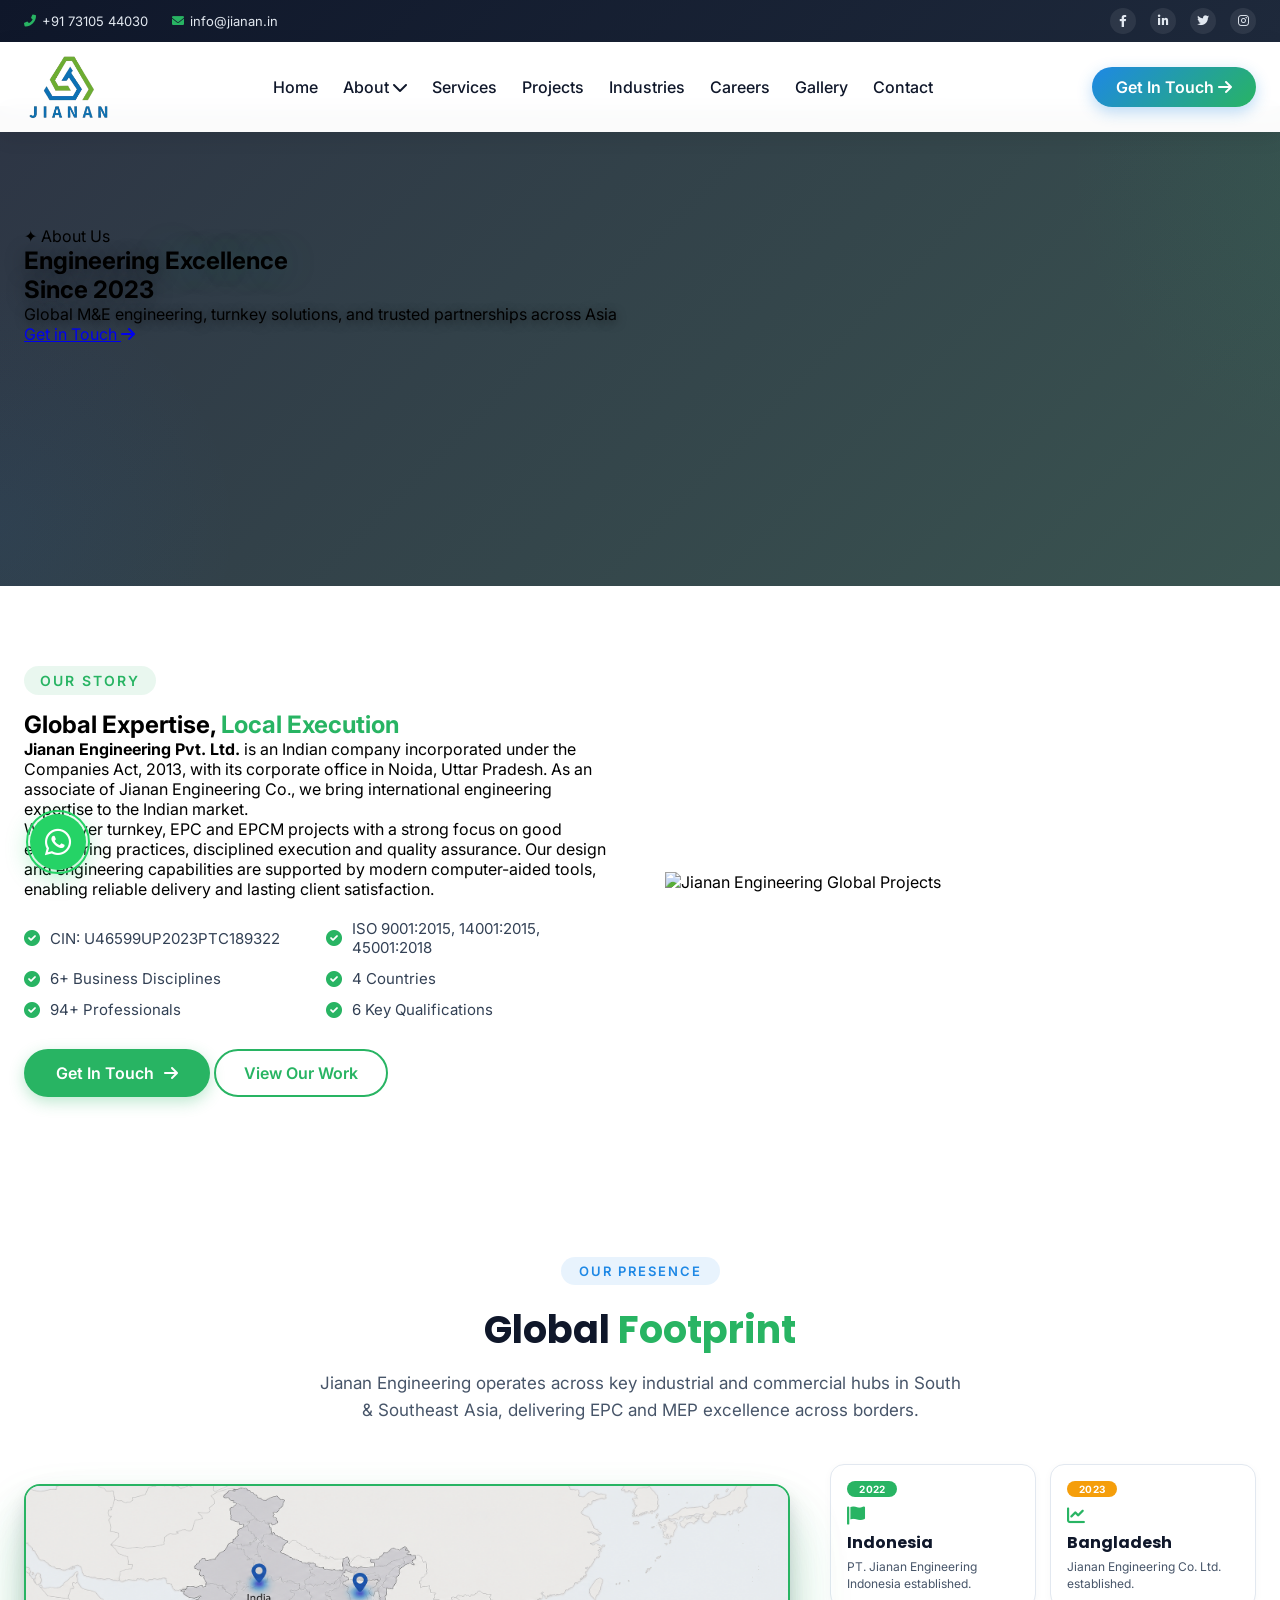
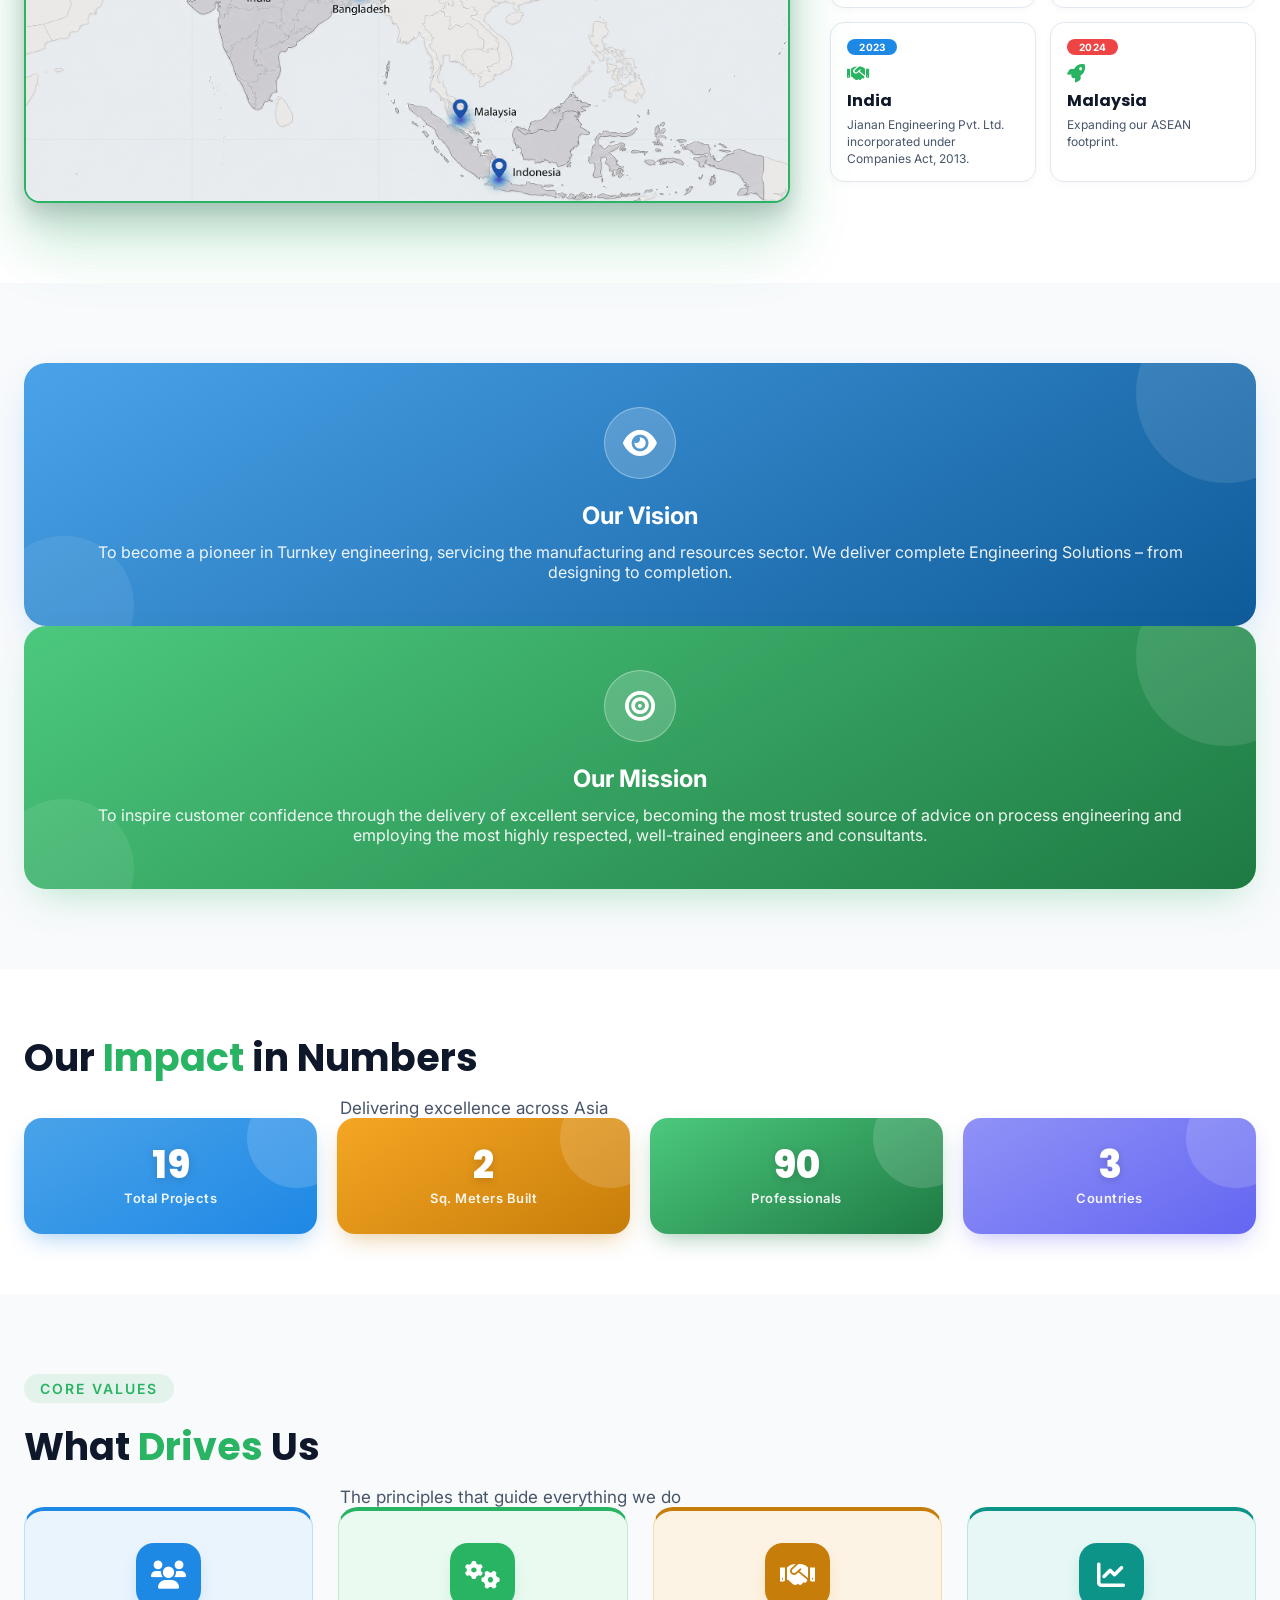
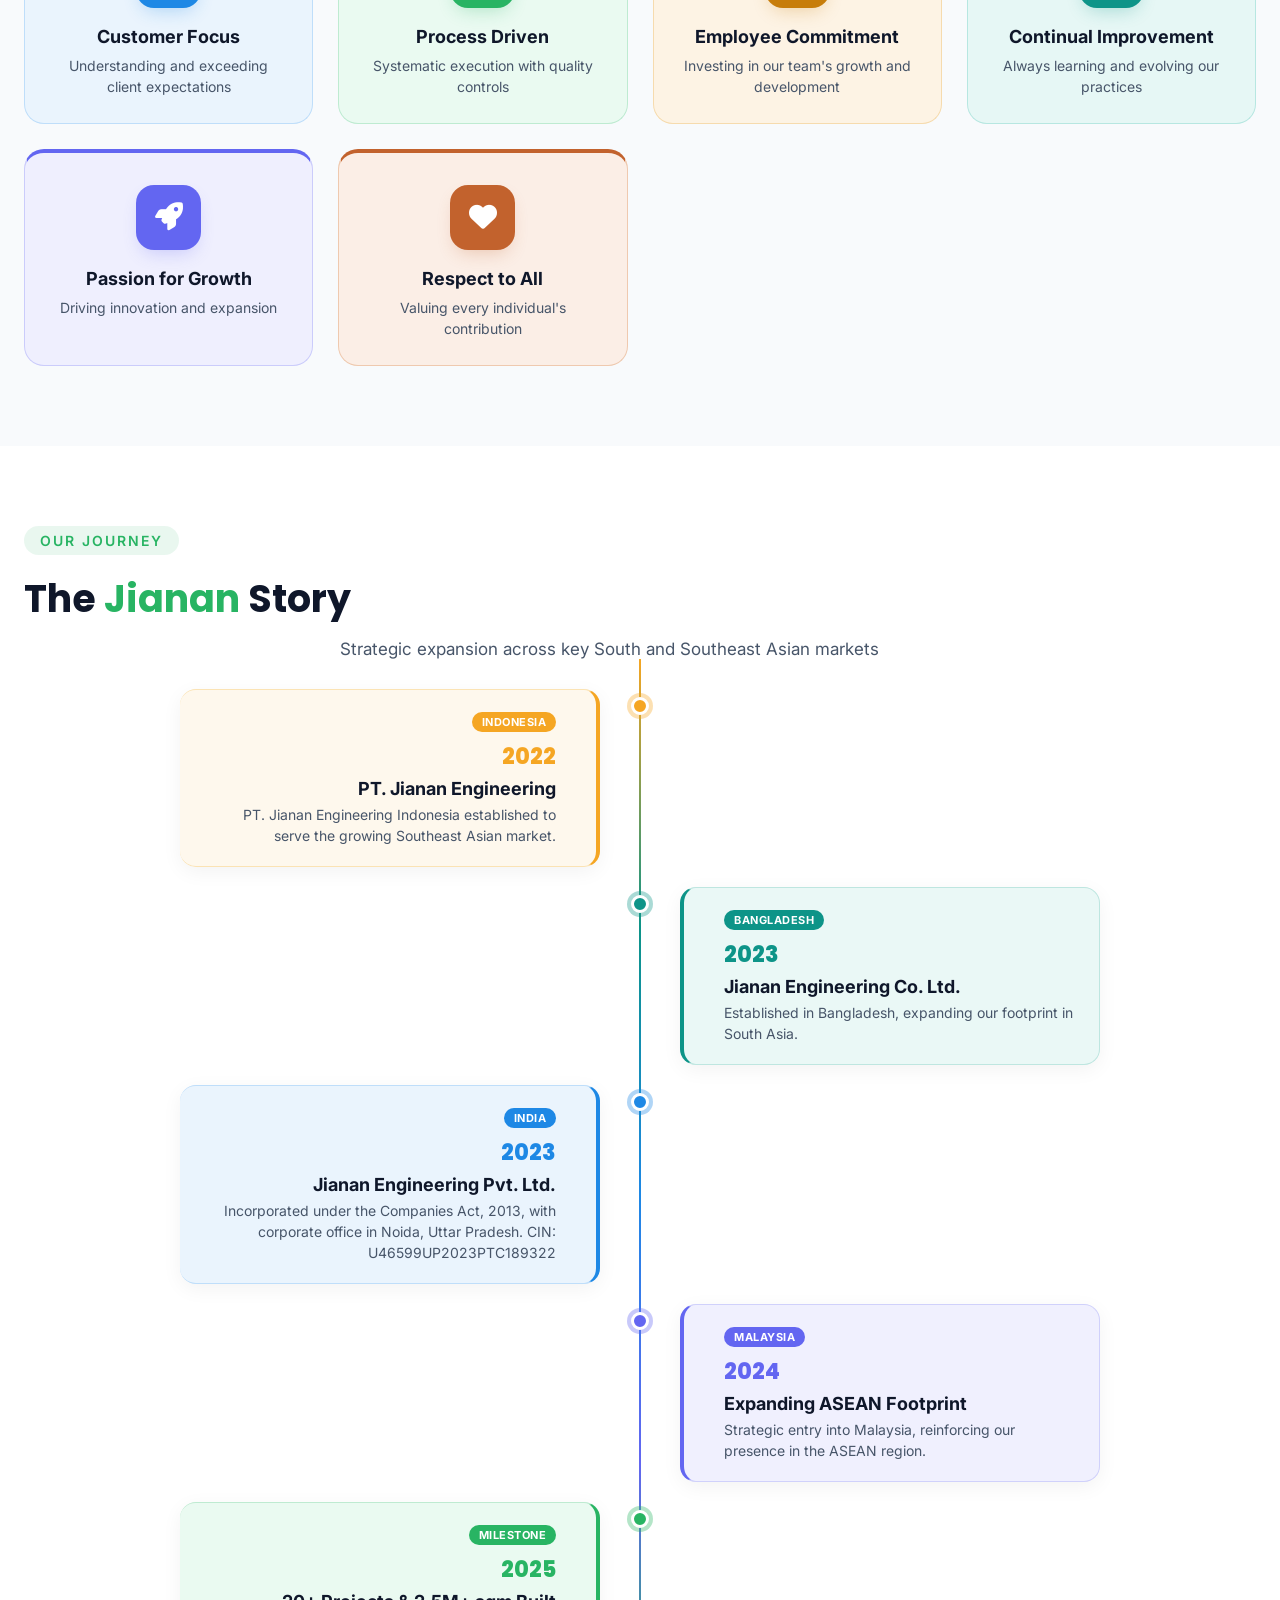
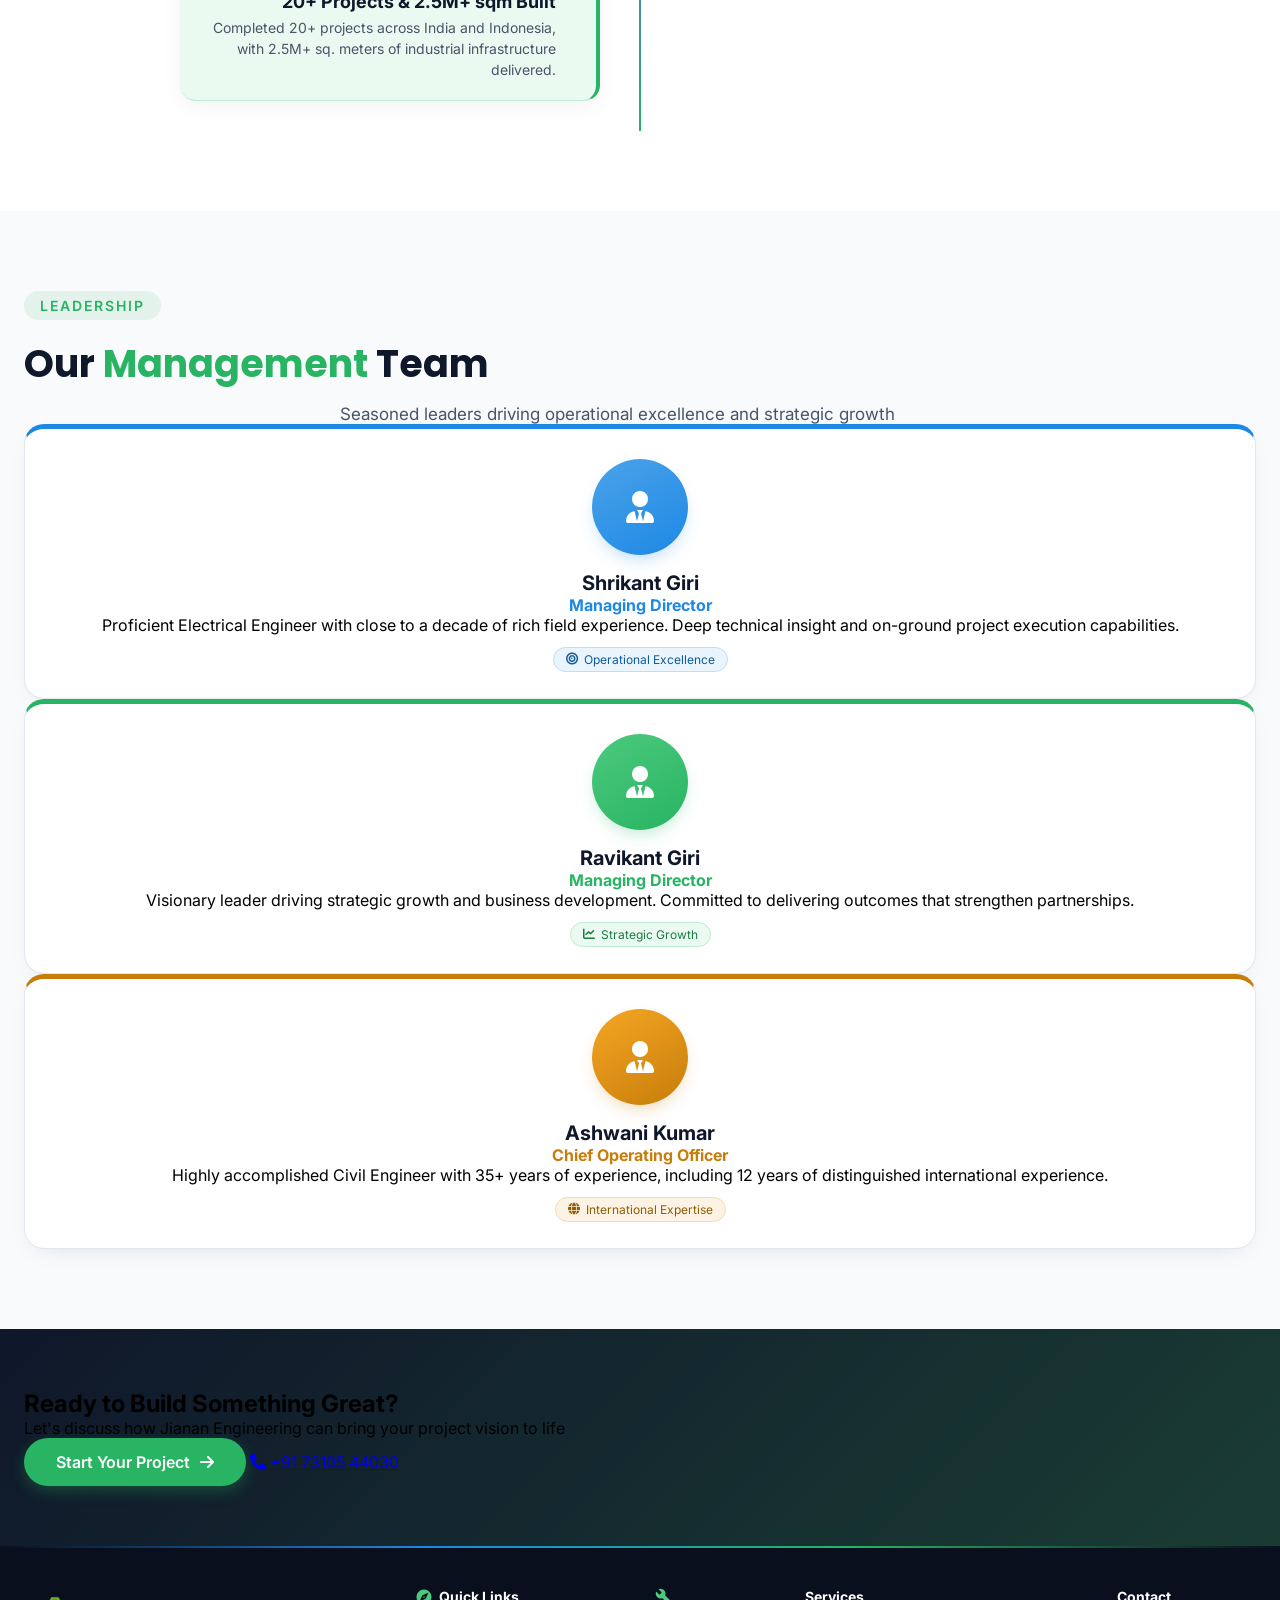
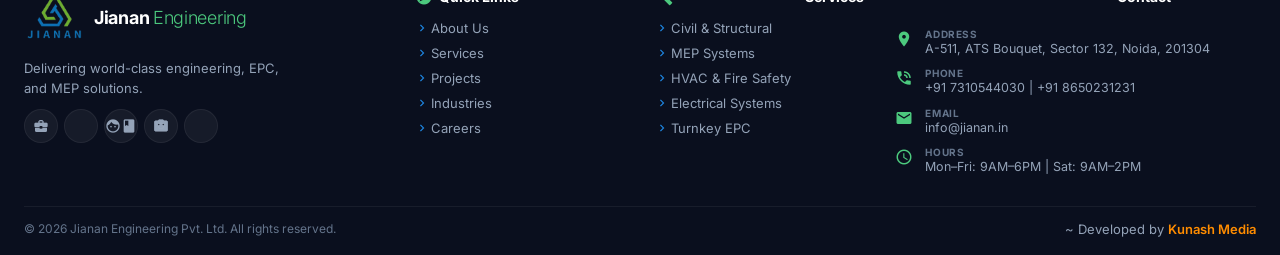
==== commit 58627c41: "updated" ====
--- a/about.html
+++ b/about.html
@@ -608,6 +608,548 @@
 
     .btn-outline:hover { background: #28B463; color: white; transform: translateY(-2px); }
   </style>
+
+  <style>
+
+/* =========================================================
+   GLOBAL PRESENCE SECTION
+   ========================================================= */
+
+.global-presence-section {
+  padding: 80px 0;
+  background: #ffffff;
+}
+
+.global-presence-section .container {
+  max-width: 1280px;
+  margin: 0 auto;
+  padding: 0 24px;
+}
+
+
+/* =========================================================
+   SECTION HEADER
+   ========================================================= */
+
+.global-presence-section .section-header {
+  text-align: center;
+  margin-bottom: 50px;
+}
+
+.global-presence-section .section-tag {
+  display: inline-block;
+
+  font-size: 13px;
+  font-weight: 600;
+
+  text-transform: uppercase;
+  letter-spacing: 2px;
+
+  color: #1E88E5;
+
+  background: rgba(30, 136, 229, 0.1);
+
+  padding: 6px 18px;
+
+  border-radius: 50px;
+
+  margin-bottom: 16px;
+}
+
+.global-presence-section .section-title {
+  font-size: 38px;
+  font-weight: 700;
+
+  font-family: 'Poppins', sans-serif;
+
+  color: #0F172A;
+
+  margin: 0 0 12px;
+}
+
+.global-presence-section .section-title .text-primary {
+  color: #28B463;
+}
+
+.global-presence-section .section-subtitle {
+  font-size: 17px;
+
+  color: #475569;
+
+  max-width: 650px;
+
+  margin: 0 auto;
+
+  line-height: 1.6;
+}
+
+
+/* =========================================================
+   MAP + CARDS GRID
+   ========================================================= */
+
+.global-presence-section .gp-grid {
+  display: grid;
+
+  grid-template-columns: 1.8fr 1fr;
+
+  gap: 40px;
+
+  align-items: start;
+}
+
+
+/* =========================================================
+   WORLD MAP CONTAINER
+   ========================================================= */
+
+.global-presence-section .gp-map-wrap {
+  position: relative;
+
+  background: #ffffff;
+
+  /* Green border */
+  border: 2px solid #28B463;
+
+  border-radius: 16px;
+
+  overflow: hidden;
+
+  /*
+   * Strong bottom shadow + green glow
+   */
+  box-shadow:
+    0 8px 15px rgba(15, 23, 42, 0.08),
+    0 18px 30px rgba(15, 23, 42, 0.12),
+    0 32px 55px rgba(40, 180, 99, 0.18),
+    0 45px 70px rgba(40, 180, 99, 0.10);
+
+  /*
+   * No fixed height.
+   * Container follows image naturally.
+   */
+  min-height: 0;
+  height: auto;
+
+  display: block;
+
+  margin-top: 10px;
+
+  line-height: 0;
+
+  /*
+   * Slow floating/bouncy effect
+   */
+  animation: gpMapFloat 6s ease-in-out infinite;
+
+  /*
+   * Smooth shadow transition
+   */
+  transition:
+    box-shadow 0.5s ease,
+    transform 0.5s ease;
+}
+
+
+/* =========================================================
+   SLOW BOUNCY / FLOATING ANIMATION
+   ========================================================= */
+
+@keyframes gpMapFloat {
+
+  0% {
+    transform: translateY(0);
+  }
+
+  25% {
+    transform: translateY(-4px);
+  }
+
+  50% {
+    transform: translateY(-7px);
+  }
+
+  75% {
+    transform: translateY(-3px);
+  }
+
+  100% {
+    transform: translateY(0);
+  }
+
+}
+
+
+/* =========================================================
+   MAP HOVER
+   ========================================================= */
+
+.global-presence-section .gp-map-wrap:hover {
+
+  animation-play-state: paused;
+
+  transform: translateY(-5px);
+
+  box-shadow:
+    0 10px 18px rgba(15, 23, 42, 0.10),
+    0 22px 35px rgba(15, 23, 42, 0.14),
+    0 38px 65px rgba(40, 180, 99, 0.22),
+    0 50px 80px rgba(40, 180, 99, 0.12);
+}
+
+
+/* =========================================================
+   WORLD MAP IMAGE
+   ========================================================= */
+
+.global-presence-section .gp-map-img {
+  width: 100%;
+
+  height: auto;
+
+  max-height: none;
+
+  display: block;
+
+  object-fit: contain;
+
+  padding: 0;
+
+  margin: 0;
+}
+
+
+/* =========================================================
+   COUNTRY CARDS
+   ========================================================= */
+
+.global-presence-section .gp-cards {
+  display: grid;
+
+  grid-template-columns: 1fr 1fr;
+
+  gap: 14px;
+
+  align-content: start;
+
+  height: fit-content;
+
+  margin-top: -10px;
+}
+
+.global-presence-section .gp-card {
+  background: #ffffff;
+
+  border: 1px solid #E2E8F0;
+
+  border-radius: 14px;
+
+  padding: 16px 16px 14px;
+
+  transition: all 0.3s ease;
+
+  box-shadow:
+    0 2px 8px rgba(0, 0, 0, 0.03);
+
+  display: flex;
+
+  flex-direction: column;
+
+  min-height: 120px;
+}
+
+.global-presence-section .gp-card:hover {
+  transform: translateY(-3px);
+
+  box-shadow:
+    0 10px 25px rgba(0, 0, 0, 0.07);
+
+  border-color: #28B463;
+}
+
+
+/* =========================================================
+   YEAR BADGE
+   ========================================================= */
+
+.global-presence-section .gp-card-year {
+  display: inline-block;
+
+  font-size: 10px;
+
+  font-weight: 700;
+
+  color: #ffffff;
+
+  background: #1E88E5;
+
+  padding: 2px 12px;
+
+  border-radius: 30px;
+
+  letter-spacing: 0.3px;
+
+  margin-bottom: 8px;
+
+  align-self: flex-start;
+}
+
+
+/* Year Colors */
+
+.global-presence-section .gp-card:nth-child(1) .gp-card-year {
+  background: #28B463;
+}
+
+.global-presence-section .gp-card:nth-child(2) .gp-card-year {
+  background: #F59E0B;
+}
+
+.global-presence-section .gp-card:nth-child(3) .gp-card-year {
+  background: #1E88E5;
+}
+
+.global-presence-section .gp-card:nth-child(4) .gp-card-year {
+  background: #EF4444;
+}
+
+
+/* =========================================================
+   CARD ICON
+   ========================================================= */
+
+.global-presence-section .gp-card-icon {
+  font-size: 18px;
+
+  color: #28B463;
+
+  margin-bottom: 4px;
+}
+
+
+/* =========================================================
+   CARD TITLE
+   ========================================================= */
+
+.global-presence-section .gp-card h3 {
+  font-size: 16px;
+
+  font-weight: 700;
+
+  color: #0F172A;
+
+  margin: 0 0 4px;
+
+  font-family: 'Poppins', sans-serif;
+}
+
+
+/* =========================================================
+   CARD DESCRIPTION
+   ========================================================= */
+
+.global-presence-section .gp-card p {
+  font-size: 12px;
+
+  color: #475569;
+
+  margin: 0;
+
+  line-height: 1.4;
+}
+
+
+/* =========================================================
+   TABLET
+   ========================================================= */
+
+@media (max-width: 1024px) {
+
+  .global-presence-section .gp-grid {
+    grid-template-columns: 1fr;
+
+    gap: 30px;
+  }
+
+  .global-presence-section .gp-map-wrap {
+    min-height: 0;
+
+    height: auto;
+
+    margin-top: 0;
+  }
+
+  .global-presence-section .gp-map-img {
+    width: 100%;
+
+    max-height: none;
+  }
+
+  .global-presence-section .gp-cards {
+    grid-template-columns: repeat(4, 1fr);
+
+    gap: 12px;
+
+    margin-top: 0;
+  }
+
+  .global-presence-section .gp-card {
+    min-height: 100px;
+  }
+}
+
+
+/* =========================================================
+   MOBILE
+   ========================================================= */
+
+@media (max-width: 768px) {
+
+  .global-presence-section {
+    padding: 50px 0;
+  }
+
+  .global-presence-section .section-title {
+    font-size: 28px;
+  }
+
+  .global-presence-section .section-subtitle {
+    font-size: 15px;
+  }
+
+  .global-presence-section .gp-map-wrap {
+
+    min-height: 0;
+
+    height: auto;
+
+    margin-top: 0;
+
+    border-width: 2px;
+
+    border-radius: 12px;
+
+    /*
+     * Slightly softer mobile shadow
+     */
+    box-shadow:
+      0 7px 14px rgba(15, 23, 42, 0.08),
+      0 16px 28px rgba(15, 23, 42, 0.11),
+      0 28px 45px rgba(40, 180, 99, 0.16);
+
+    /*
+     * Slower mobile animation
+     */
+    animation-duration: 7s;
+  }
+
+  .global-presence-section .gp-map-wrap:hover {
+
+    animation-play-state: running;
+
+    transform: none;
+  }
+
+  .global-presence-section .gp-map-img {
+    width: 100%;
+
+    max-height: none;
+  }
+
+  .global-presence-section .gp-cards {
+    grid-template-columns: 1fr 1fr;
+
+    gap: 10px;
+  }
+
+  .global-presence-section .gp-card {
+    padding: 12px 12px 10px;
+
+    min-height: 90px;
+  }
+
+  .global-presence-section .gp-card h3 {
+    font-size: 14px;
+  }
+
+  .global-presence-section .gp-card p {
+    font-size: 11px;
+  }
+}
+
+
+/* =========================================================
+   SMALL MOBILE
+   ========================================================= */
+
+@media (max-width: 480px) {
+
+  .global-presence-section .gp-cards {
+    grid-template-columns: 1fr 1fr;
+
+    gap: 8px;
+  }
+
+  .global-presence-section .gp-map-wrap {
+
+    min-height: 0;
+
+    height: auto;
+
+    border-radius: 10px;
+
+    box-shadow:
+      0 6px 12px rgba(15, 23, 42, 0.08),
+      0 14px 25px rgba(15, 23, 42, 0.10),
+      0 25px 40px rgba(40, 180, 99, 0.14);
+
+    animation-duration: 7.5s;
+  }
+
+  .global-presence-section .gp-card {
+    padding: 10px 10px 8px;
+
+    border-radius: 10px;
+
+    min-height: 80px;
+  }
+
+  .global-presence-section .gp-card-year {
+    font-size: 8px;
+
+    padding: 1px 8px;
+
+    margin-bottom: 4px;
+  }
+
+  .global-presence-section .gp-card h3 {
+    font-size: 12px;
+  }
+
+  .global-presence-section .gp-card p {
+    font-size: 9px;
+  }
+
+  .global-presence-section .gp-card-icon {
+    font-size: 14px;
+  }
+}
+
+
+/* =========================================================
+   ACCESSIBILITY
+   ========================================================= */
+
+@media (prefers-reduced-motion: reduce) {
+
+  .global-presence-section .gp-map-wrap {
+    animation: none;
+  }
+
+}
+
+</style>
+
 </head>
 <body>
 
@@ -646,12 +1188,12 @@
             
             <!-- CTA Buttons -->
             <div class="mt-6 flex flex-wrap gap-3.5 justify-center">
-                <a href="#contact" class="inline-flex items-center gap-2 bg-emerald-500 hover:bg-emerald-600 text-white font-semibold px-7 py-2.5 rounded-full transition-all duration-300 transform hover:scale-105 shadow-lg shadow-emerald-500/30 text-sm sm:text-base">
+                <a href="/contact.html" class="inline-flex items-center gap-2 bg-emerald-500 hover:bg-emerald-600 text-white font-semibold px-7 py-2.5 rounded-full transition-all duration-300 transform hover:scale-105 shadow-lg shadow-emerald-500/30 text-sm sm:text-base">
                     Get in Touch <i class="fas fa-arrow-right text-xs"></i>
                 </a>
-                <a href="#team" class="inline-flex items-center gap-2 border-2 border-white/60 hover:bg-white/10 text-white font-semibold px-7 py-2.5 rounded-full transition-all duration-300 backdrop-blur-sm text-sm sm:text-base">
+                <!-- <a href="#team" class="inline-flex items-center gap-2 border-2 border-white/60 hover:bg-white/10 text-white font-semibold px-7 py-2.5 rounded-full transition-all duration-300 backdrop-blur-sm text-sm sm:text-base">
                     Meet Our Team <i class="fas fa-users text-xs"></i>
-                </a>
+                </a> -->
             </div>
         </div>
     </div>
@@ -690,6 +1232,113 @@
       </div>
     </div>
   </section>
+  
+<!-- ============================================ -->
+<!-- GLOBAL PRESENCE SECTION - World Map          -->
+<!-- Matches Jianan Engineering theme (Blue/Green) -->
+<!-- ============================================ -->
+<section class="global-presence-section" id="global-presence">
+  <div class="container">
+
+    <!-- Section Header -->
+    <div class="section-header">
+      <span class="section-tag">Our Presence</span>
+
+      <h2 class="section-title">
+        Global <span class="text-primary">Footprint</span>
+      </h2>
+
+      <p class="section-subtitle">
+        Jianan Engineering operates across key industrial and commercial hubs in
+        South & Southeast Asia, delivering EPC and MEP excellence across borders.
+      </p>
+    </div>
+
+
+    <!-- Map + Cards -->
+    <div class="gp-grid">
+
+      <!-- World Map -->
+      <div class="gp-map-wrap">
+        <img
+          src="/assets/images/world map.png"
+          alt="Jianan Engineering Global Presence Map"
+          class="gp-map-img"
+        >
+      </div>
+
+
+      <!-- Country Milestone Cards -->
+      <div class="gp-cards">
+
+        <!-- Indonesia -->
+        <div class="gp-card">
+          <div class="gp-card-year">2022</div>
+
+          <div class="gp-card-icon">
+            <i class="fas fa-flag"></i>
+          </div>
+
+          <h3>Indonesia</h3>
+
+          <p>
+            PT. Jianan Engineering Indonesia established.
+          </p>
+        </div>
+
+
+        <!-- Bangladesh -->
+        <div class="gp-card">
+          <div class="gp-card-year">2023</div>
+
+          <div class="gp-card-icon">
+            <i class="fas fa-chart-line"></i>
+          </div>
+
+          <h3>Bangladesh</h3>
+
+          <p>
+            Jianan Engineering Co. Ltd. established.
+          </p>
+        </div>
+
+
+        <!-- India -->
+        <div class="gp-card">
+          <div class="gp-card-year">2023</div>
+
+          <div class="gp-card-icon">
+            <i class="fas fa-handshake"></i>
+          </div>
+
+          <h3>India</h3>
+
+          <p>
+            Jianan Engineering Pvt. Ltd. incorporated under Companies Act, 2013.
+          </p>
+        </div>
+
+
+        <!-- Malaysia -->
+        <div class="gp-card">
+          <div class="gp-card-year">2024</div>
+
+          <div class="gp-card-icon">
+            <i class="fas fa-rocket"></i>
+          </div>
+
+          <h3>Malaysia</h3>
+
+          <p>
+            Expanding our ASEAN footprint.
+          </p>
+        </div>
+
+      </div>
+
+    </div>
+  </div>
+</section>
 
   <!-- Vision & Mission -->
   <section class="section bg-light">
@@ -892,6 +1541,153 @@
       </div>
     </div>
   </section>
+
+  <!-- WhatsApp Floating Button - Left Side -->
+<a href="https://wa.me/917310544030?text=Hello%20Jianan%20Engineering%2C%20I%20would%20like%20to%20know%20more%20about%20your%20services." 
+   target="_blank" 
+   rel="noopener noreferrer"
+   id="whatsapp-btn"
+   class="whatsapp-float"
+   aria-label="Chat on WhatsApp">
+  <div class="whatsapp-icon-wrapper">
+    <i class="fab fa-whatsapp"></i>
+  </div>
+  <span class="whatsapp-tooltip">Chat with us</span>
+</a>
+
+<style>
+  /* ===== WHATSAPP FLOATING BUTTON - LEFT SIDE ===== */
+  .whatsapp-float {
+    position: fixed;
+    bottom: 30px;
+    left: 30px;
+    z-index: 99;
+    display: flex;
+    align-items: center;
+    gap: 12px;
+    text-decoration: none;
+    transition: all 0.3s cubic-bezier(0.68, -0.55, 0.265, 1.55);
+    cursor: pointer;
+  }
+
+  .whatsapp-icon-wrapper {
+    width: 56px;
+    height: 56px;
+    background: #25D366;
+    border-radius: 50%;
+    display: flex;
+    align-items: center;
+    justify-content: center;
+    box-shadow: 0 6px 25px rgba(37, 211, 102, 0.4);
+    transition: all 0.3s ease;
+    position: relative;
+    flex-shrink: 0;
+  }
+
+  .whatsapp-icon-wrapper i {
+    font-size: 30px;
+    color: #ffffff;
+    transition: transform 0.3s ease;
+  }
+
+  /* Pulse animation */
+  .whatsapp-icon-wrapper::after {
+    content: '';
+    position: absolute;
+    inset: -4px;
+    border-radius: 50%;
+    border: 2px solid #25D366;
+    animation: whatsappPulse 2s ease-in-out infinite;
+  }
+
+  @keyframes whatsappPulse {
+    0% {
+      transform: scale(1);
+      opacity: 1;
+    }
+    100% {
+      transform: scale(1.4);
+      opacity: 0;
+    }
+  }
+
+  /* Tooltip */
+  .whatsapp-tooltip {
+    background: rgba(15, 23, 42, 0.85);
+    backdrop-filter: blur(8px);
+    color: #ffffff;
+    padding: 8px 16px;
+    border-radius: 30px;
+    font-size: 13px;
+    font-weight: 500;
+    font-family: 'Inter', sans-serif;
+    white-space: nowrap;
+    opacity: 0;
+    transform: translateX(-10px);
+    transition: all 0.3s ease;
+    pointer-events: none;
+    border: 1px solid rgba(255, 255, 255, 0.08);
+    box-shadow: 0 4px 15px rgba(0, 0, 0, 0.15);
+    letter-spacing: 0.02em;
+  }
+
+  /* Hover effects */
+  .whatsapp-float:hover .whatsapp-icon-wrapper {
+    transform: scale(1.08);
+    box-shadow: 0 8px 35px rgba(37, 211, 102, 0.5);
+  }
+
+  .whatsapp-float:hover .whatsapp-icon-wrapper i {
+    transform: scale(1.1);
+  }
+
+  .whatsapp-float:hover .whatsapp-tooltip {
+    opacity: 1;
+    transform: translateX(0);
+  }
+
+  .whatsapp-float:hover .whatsapp-icon-wrapper::after {
+    animation-duration: 1.2s;
+  }
+
+  /* Responsive */
+  @media (max-width: 768px) {
+    .whatsapp-float {
+      bottom: 20px;
+      left: 20px;
+    }
+
+    .whatsapp-icon-wrapper {
+      width: 48px;
+      height: 48px;
+    }
+
+    .whatsapp-icon-wrapper i {
+      font-size: 24px;
+    }
+
+    .whatsapp-tooltip {
+      display: none; /* Hide tooltip on mobile for cleaner look */
+    }
+  }
+
+  @media (max-width: 480px) {
+    .whatsapp-float {
+      bottom: 15px;
+      left: 15px;
+    }
+
+    .whatsapp-icon-wrapper {
+      width: 44px;
+      height: 44px;
+    }
+
+    .whatsapp-icon-wrapper i {
+      font-size: 22px;
+    }
+  }
+</style>
+
 </main>
 
 <!-- Footer Container -->
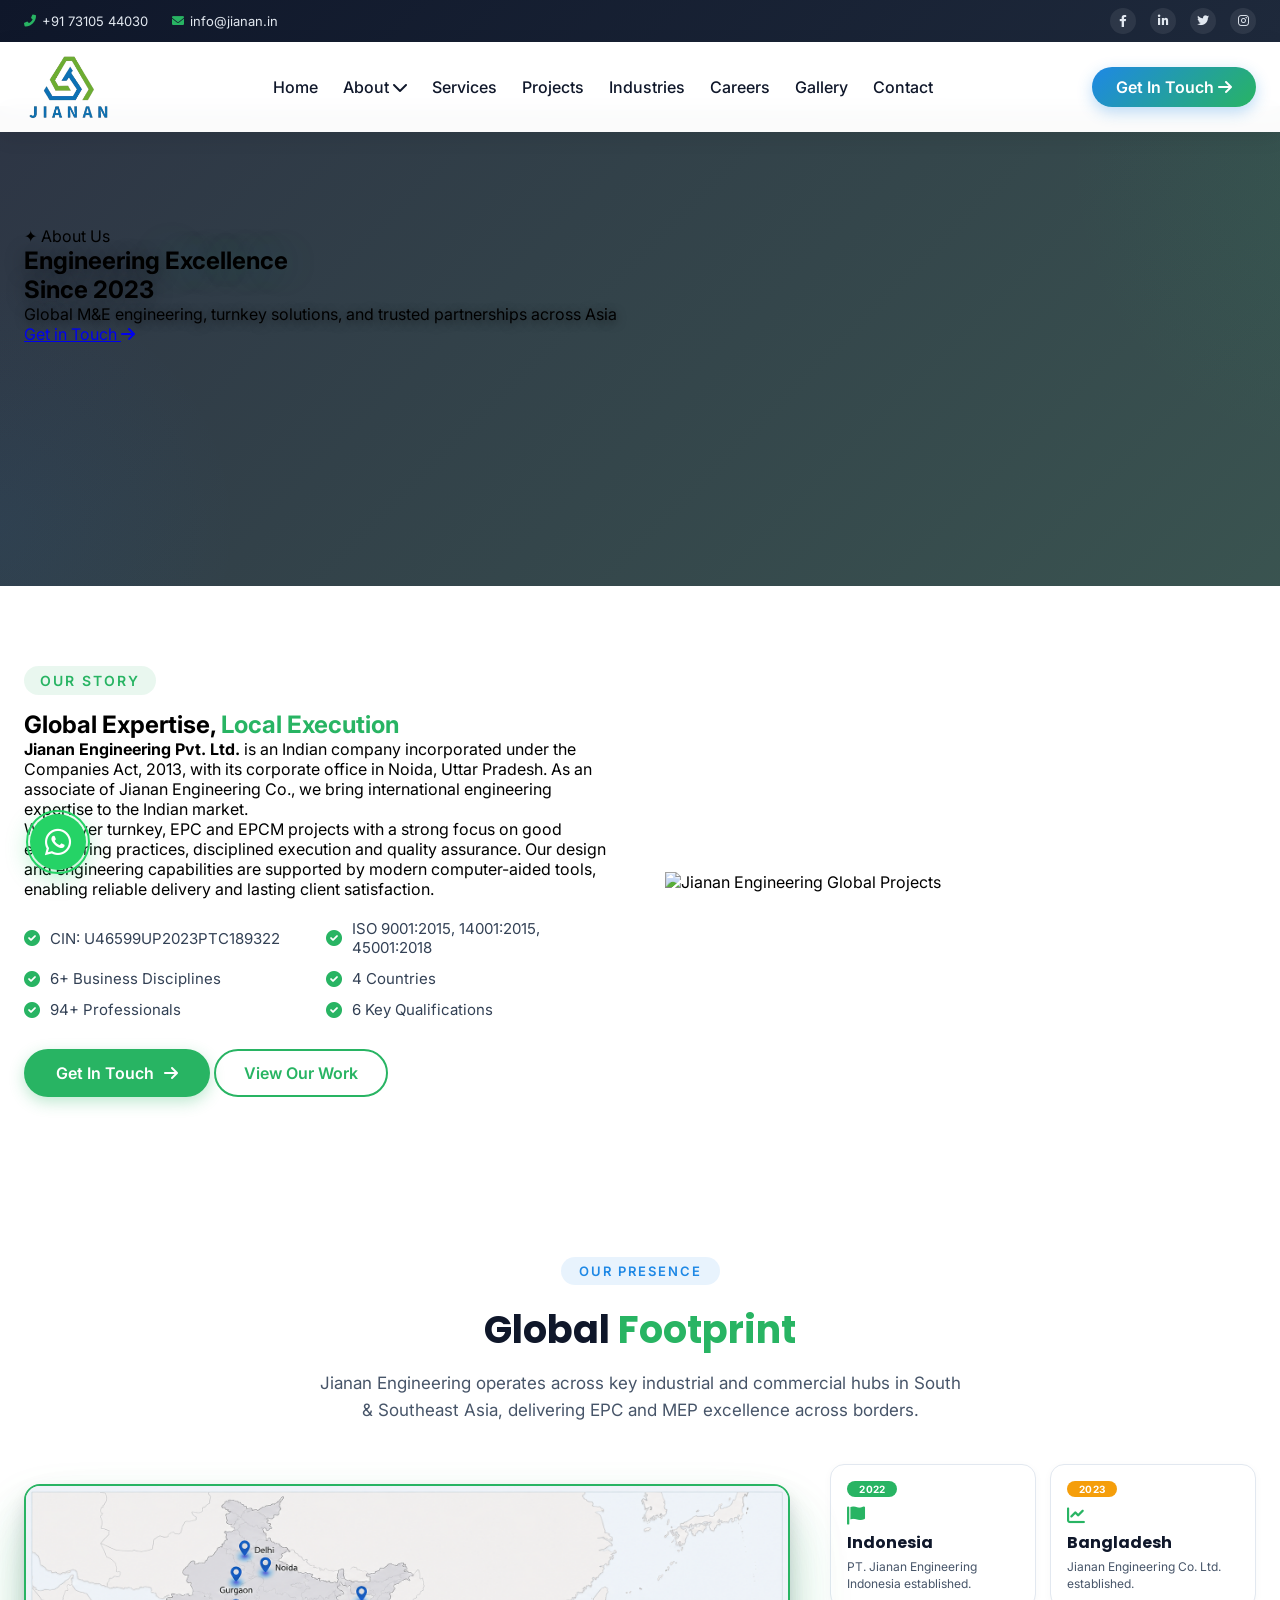
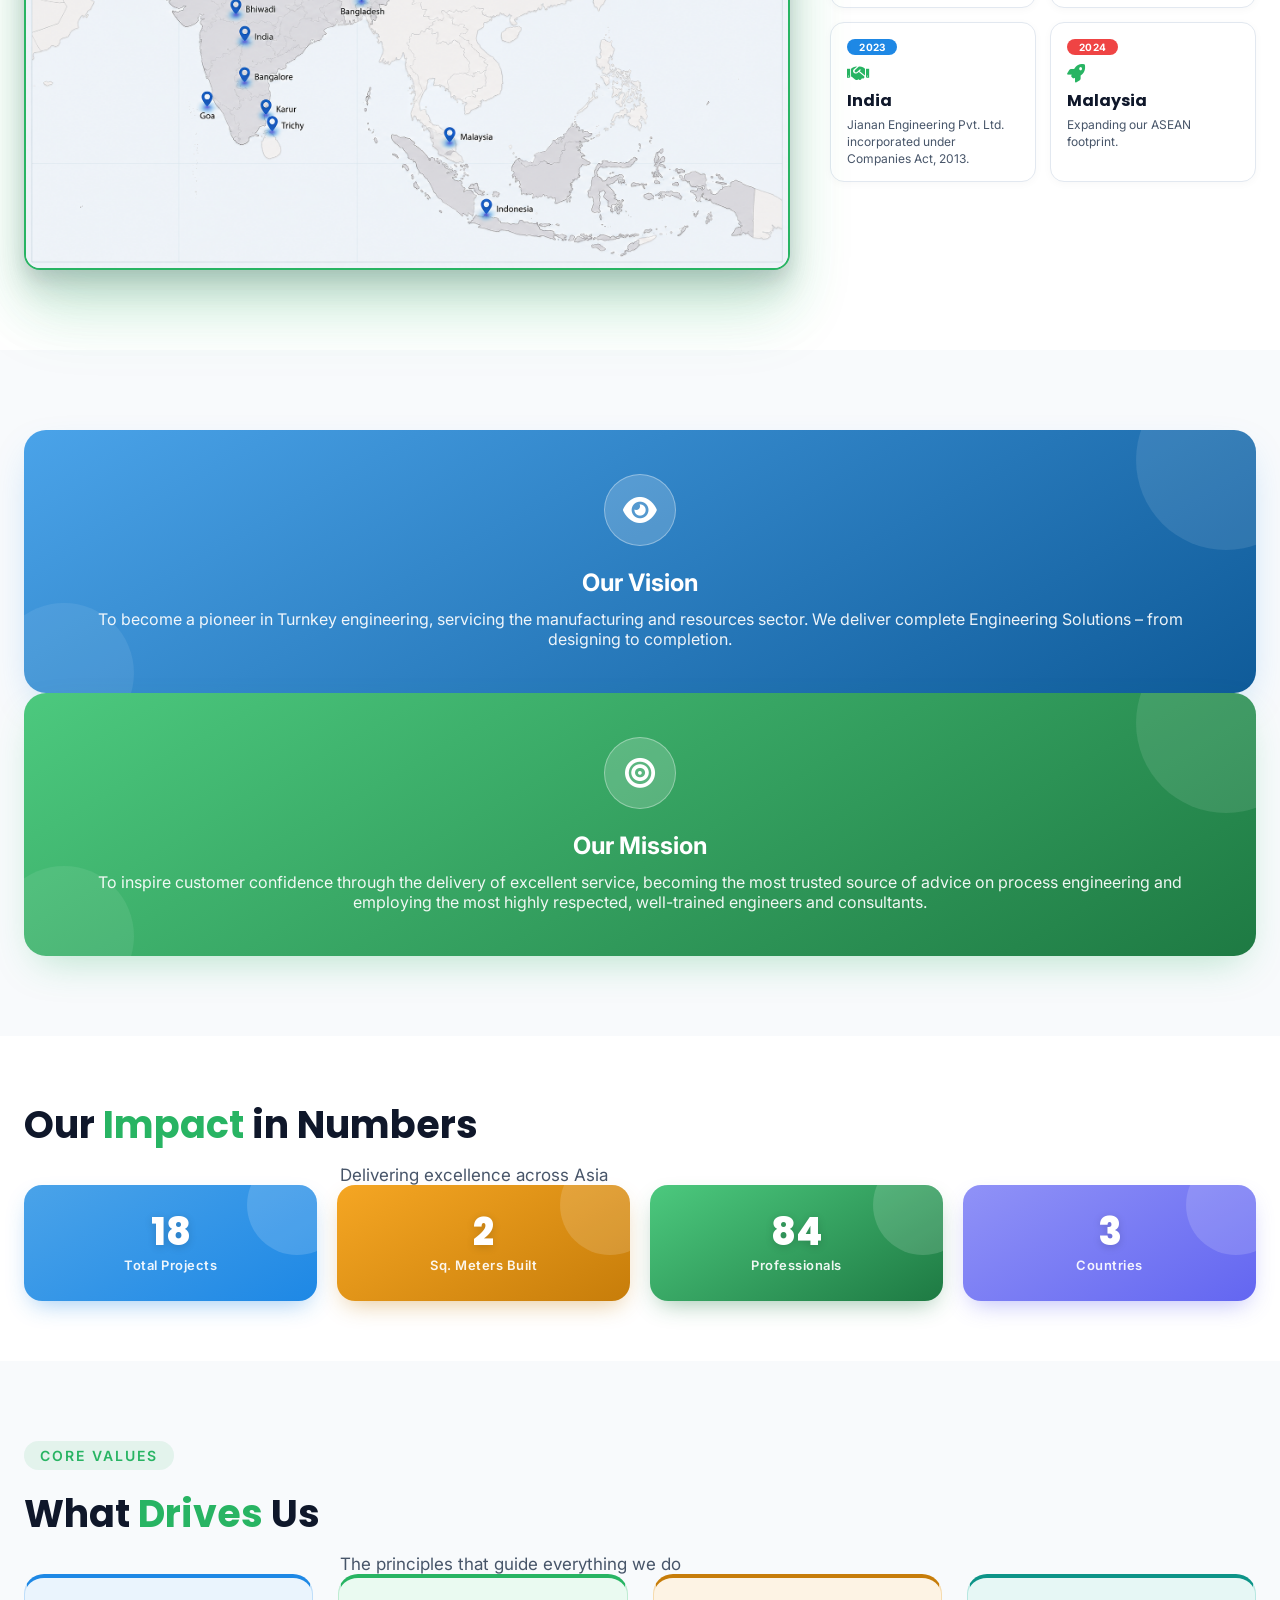
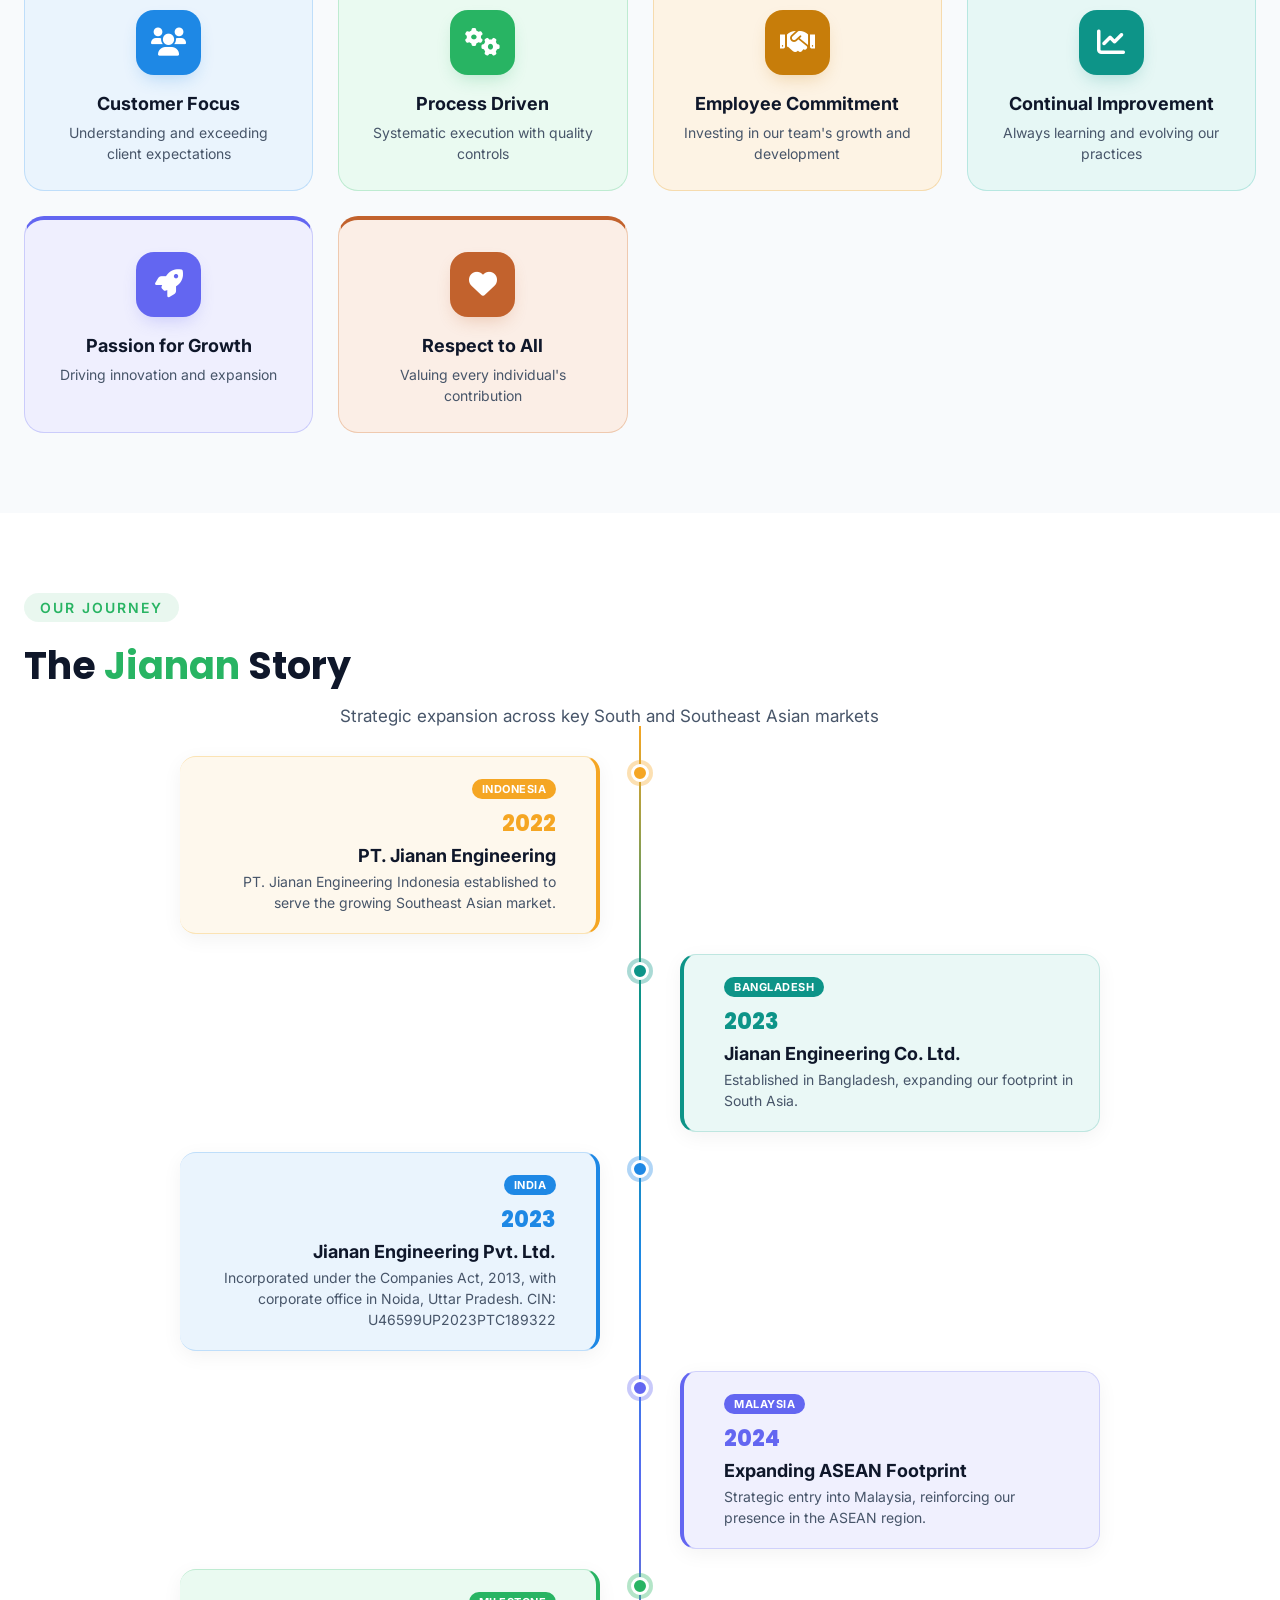
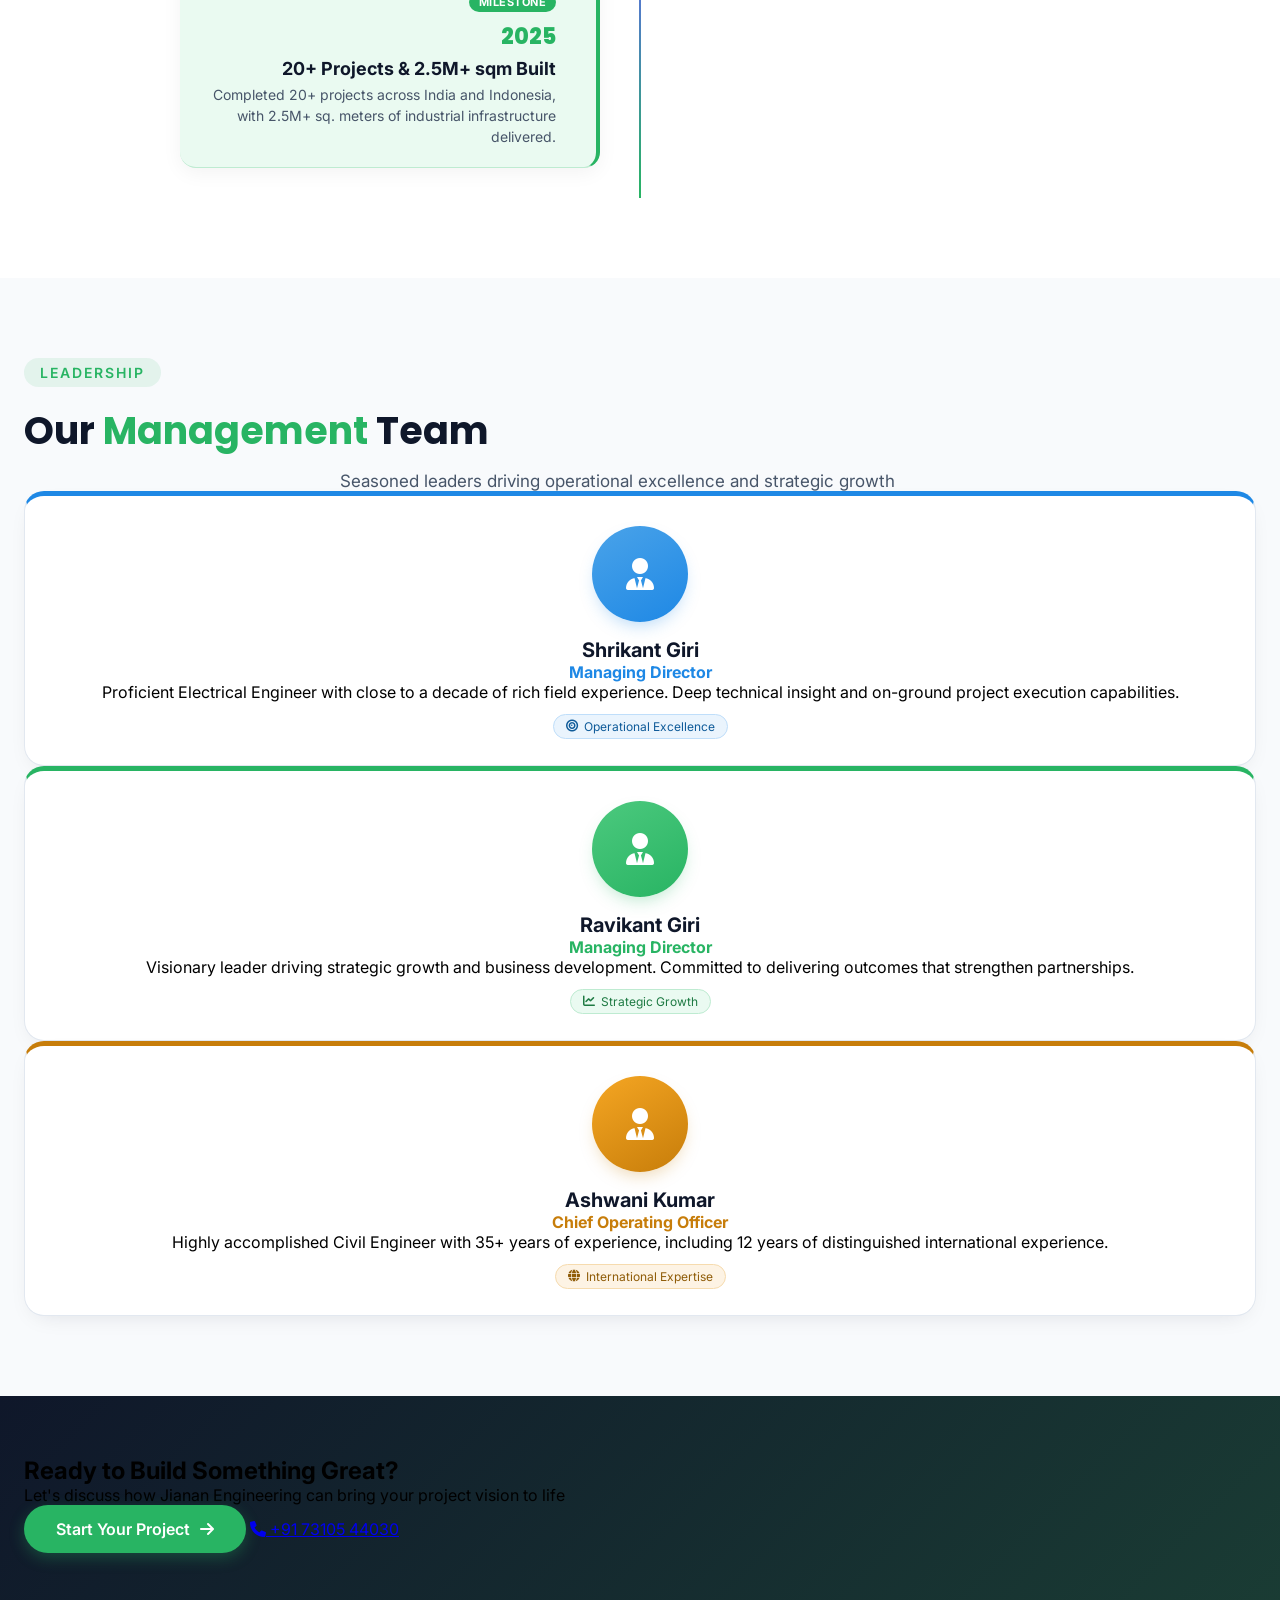
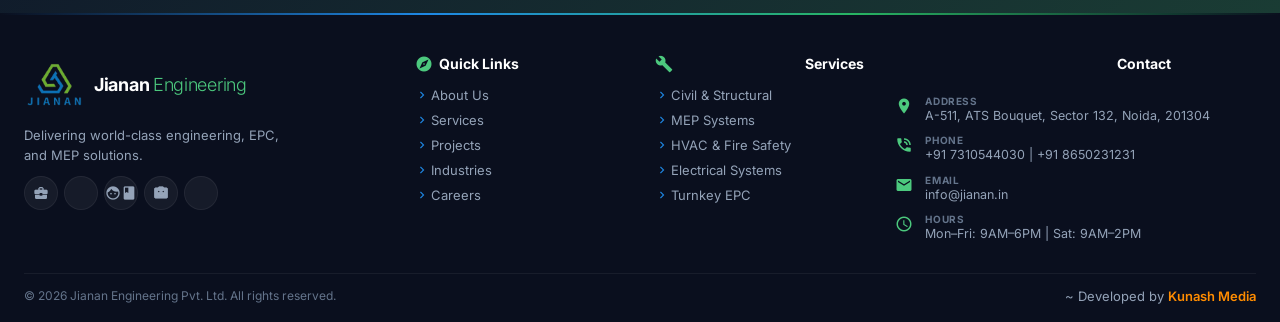
==== commit c4e3f398: "updated" ====
--- a/about.html
+++ b/about.html
@@ -1261,7 +1261,7 @@
       <!-- World Map -->
       <div class="gp-map-wrap">
         <img
-          src="/assets/images/world map.png"
+          src="/assets/images/world map1.png"
           alt="Jianan Engineering Global Presence Map"
           class="gp-map-img"
         >
